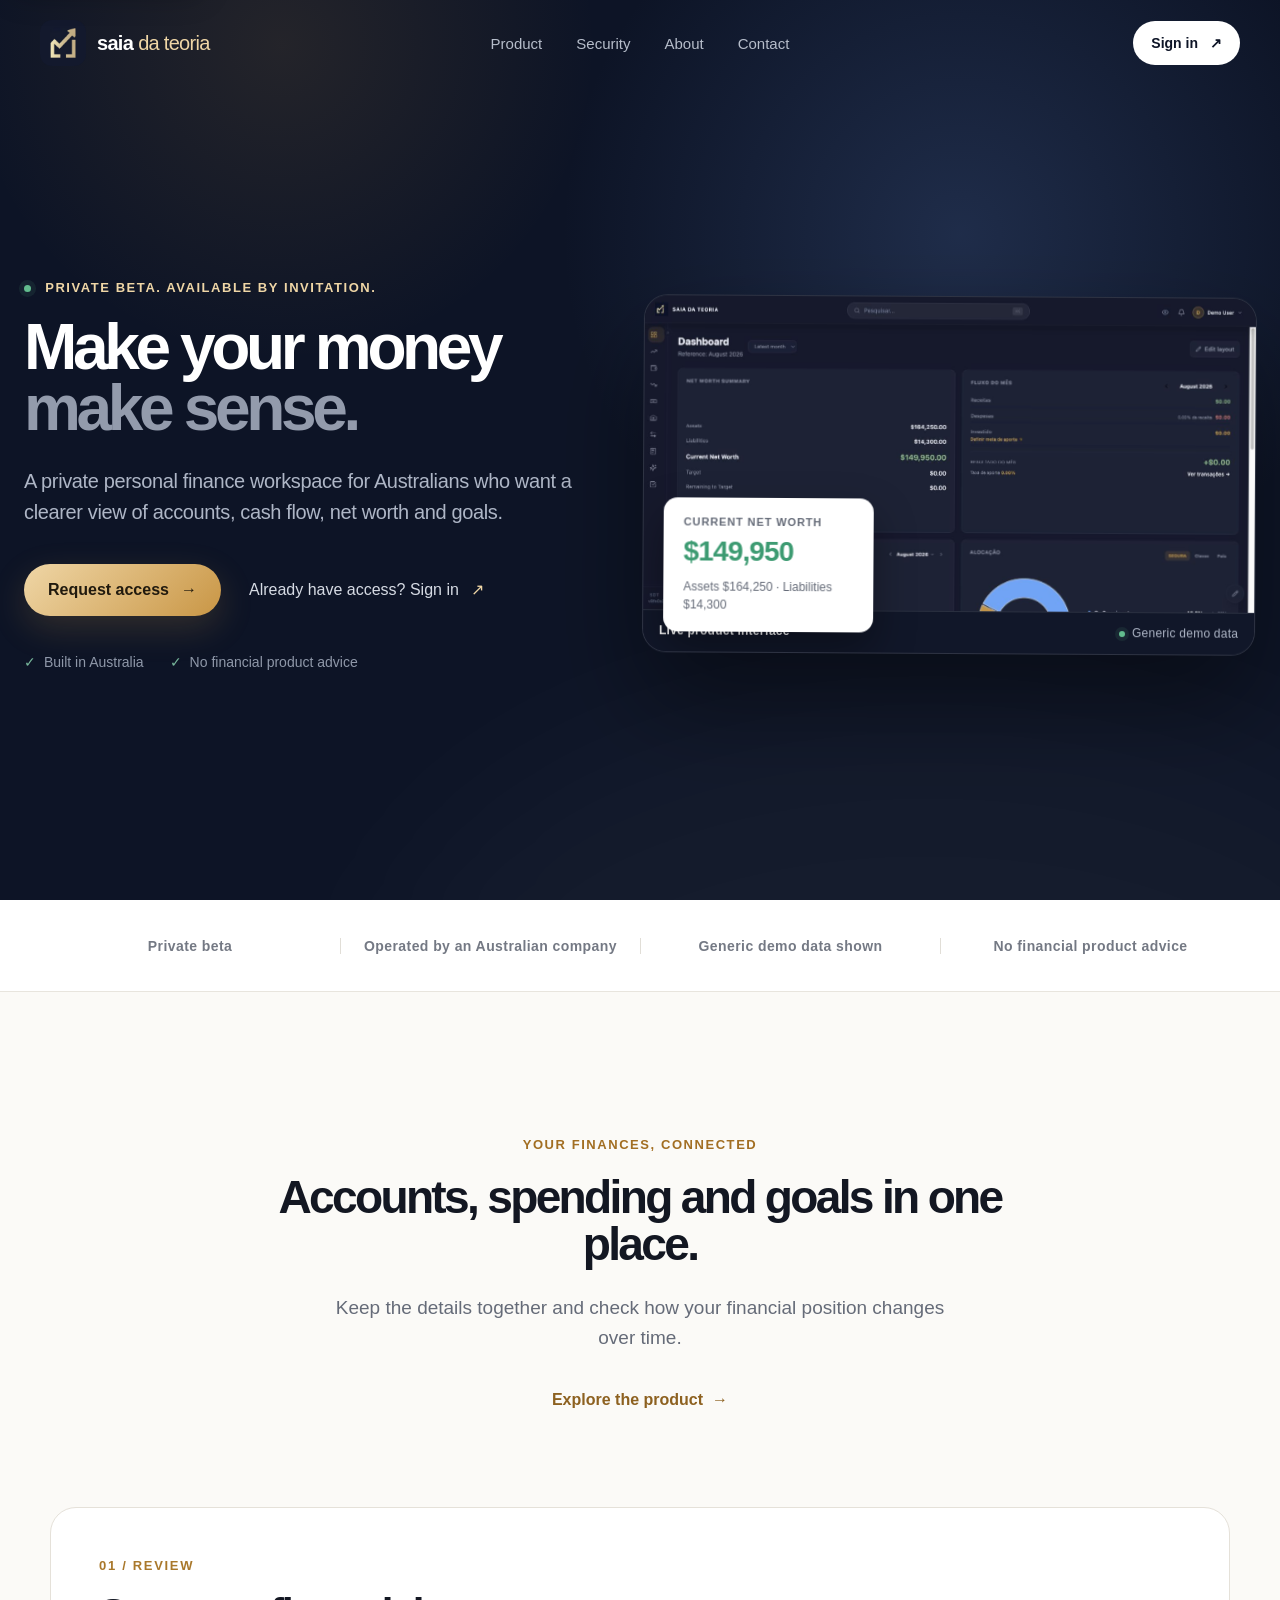
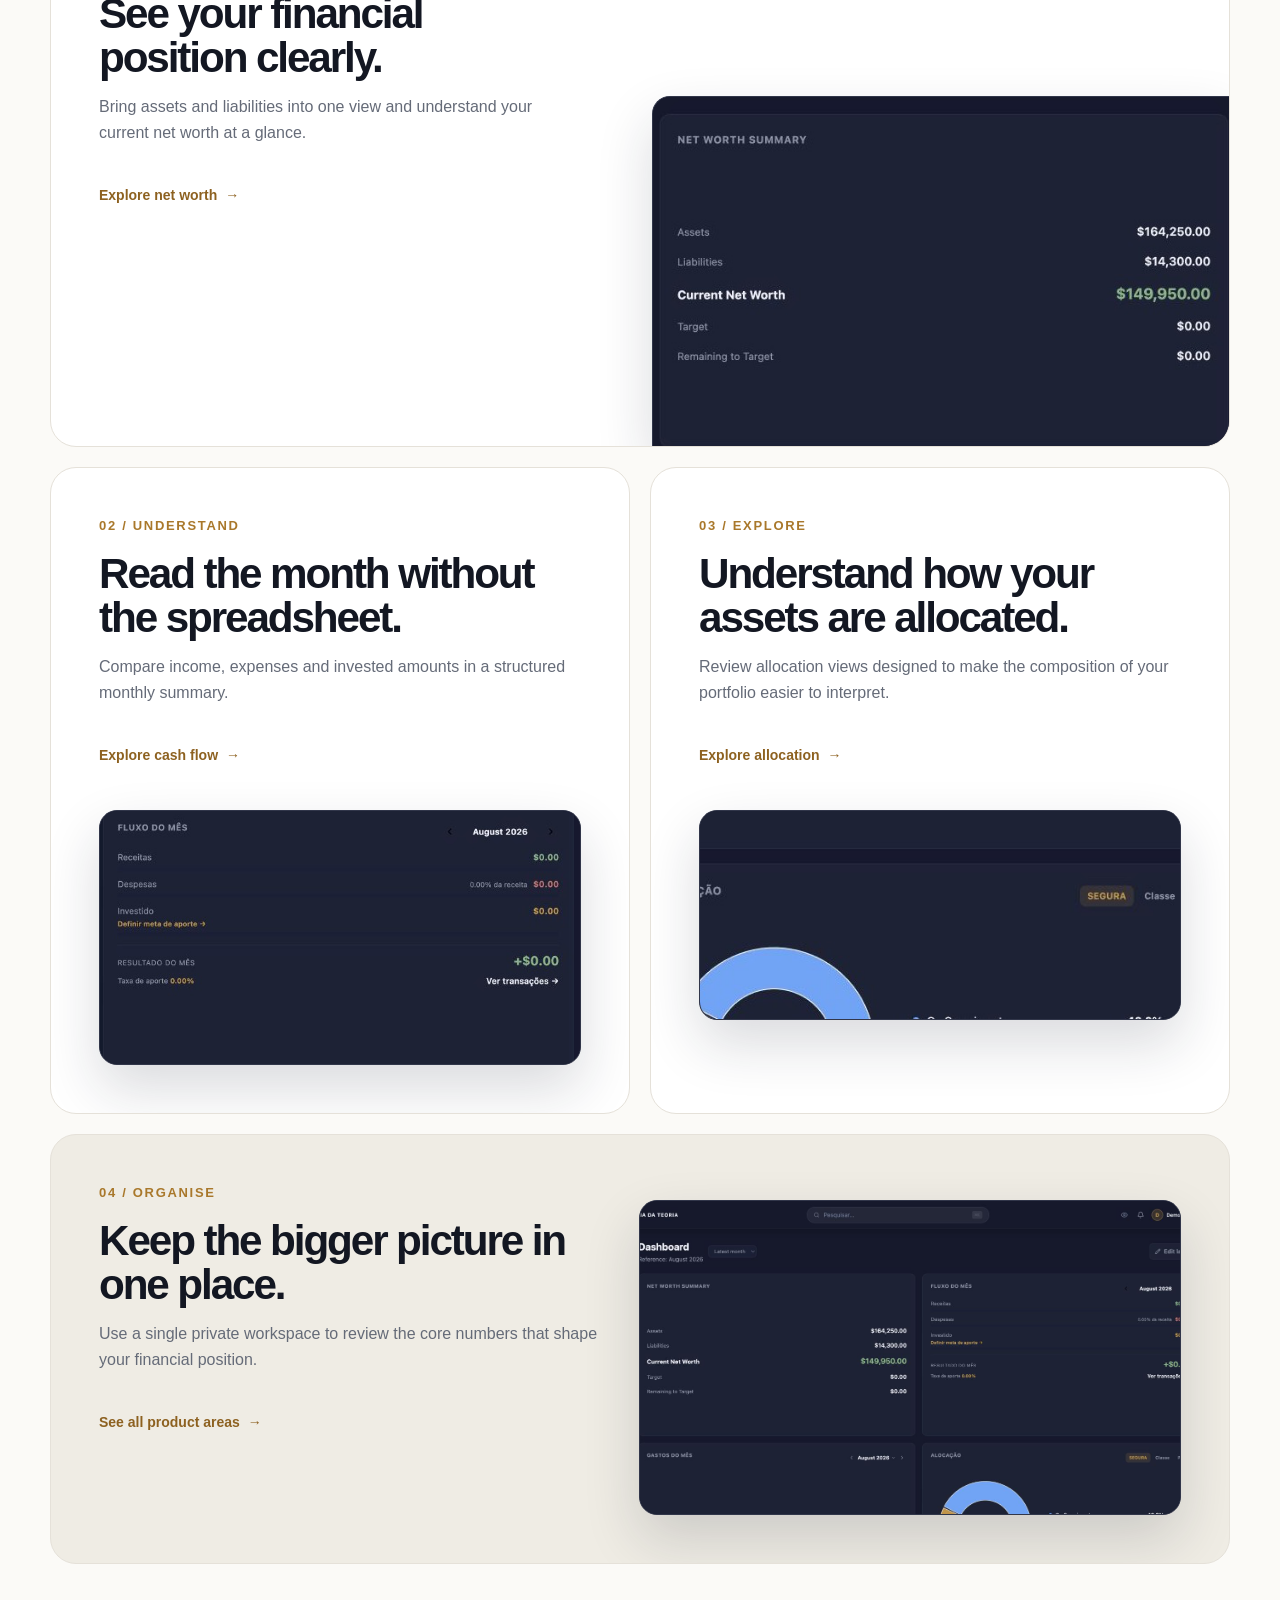
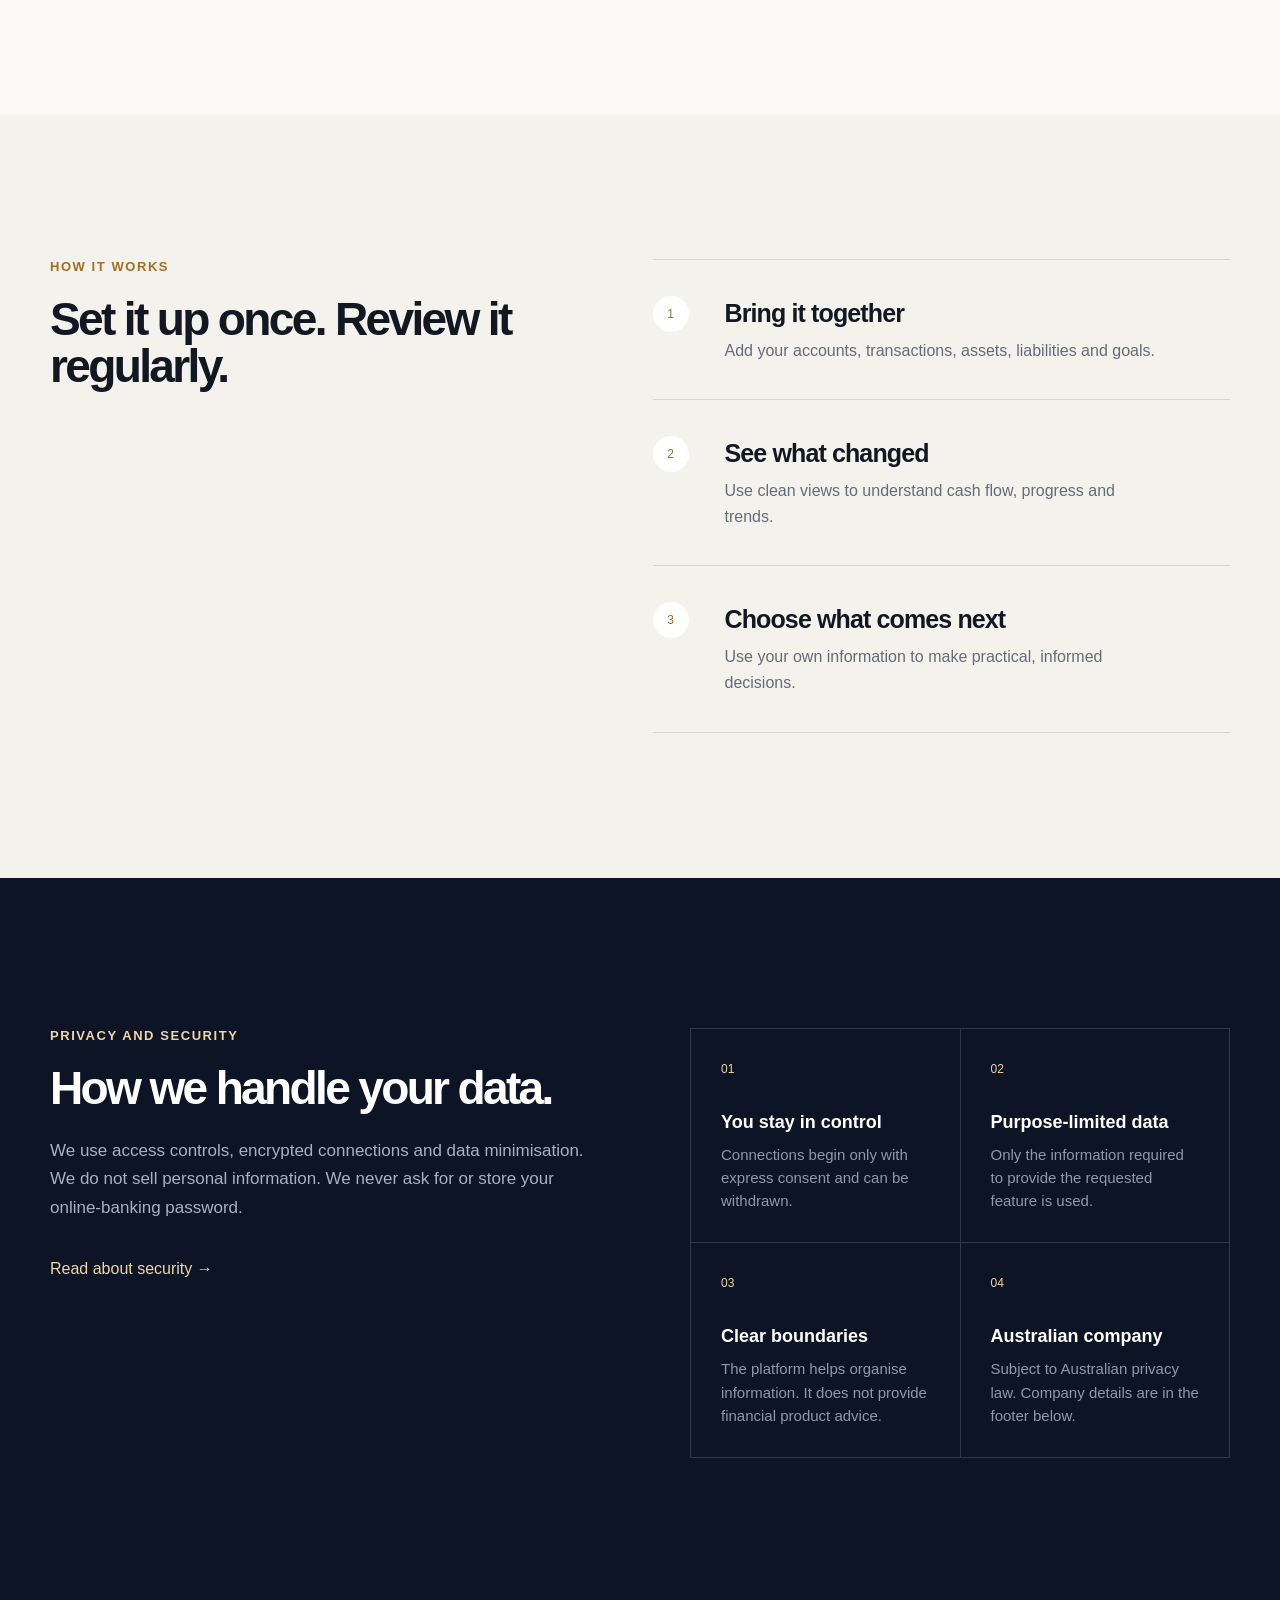
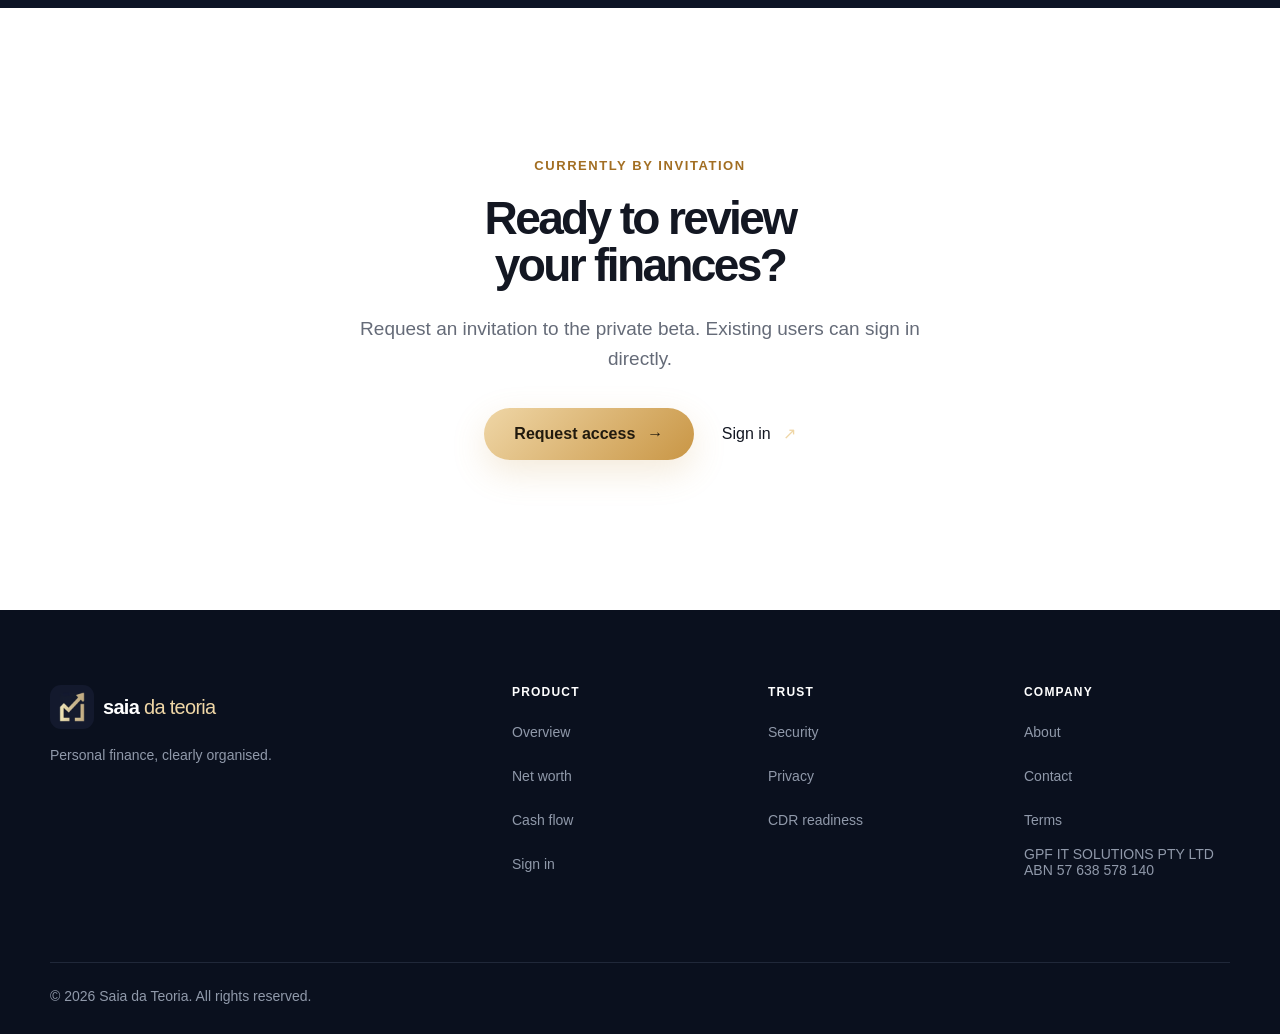
==== index.html @ 51cbdc15 "Add a readable stat card to the homepage hero The hero's dashboard screenshot is a full interface sh" ====
<!doctype html>
<html lang="en-AU">
<head>
  <meta charset="UTF-8" />
  <meta name="viewport" content="width=device-width,initial-scale=1" />
  <meta name="theme-color" content="#0d1426" />
  <meta name="description" content="A private personal finance workspace for Australians who want to organise accounts, cash flow, net worth and goals in one clear view." />
  <meta property="og:title" content="Saia da Teoria | Your financial position, clearly organised" />
  <meta property="og:description" content="Bring accounts, cash flow, net worth and goals into one private workspace." />
  <meta property="og:type" content="website" />
  <meta property="og:url" content="https://saiadateoria.com" />
  <meta property="og:image" content="https://saiadateoria.com/og.png" />
  <meta name="twitter:card" content="summary_large_image" />
  <link rel="canonical" href="https://saiadateoria.com" />
  <link rel="icon" type="image/png" sizes="512x512" href="/brand-icon.png" />
  <link rel="apple-touch-icon" href="/apple-touch-icon.png" />
  <link rel="stylesheet" href="/styles.css?v=17" />
  <script type="application/ld+json">{"@context":"https://schema.org","@graph":[{"@type":"Organization","@id":"https://saiadateoria.com/#organization","name":"GPF IT SOLUTIONS PTY LTD","legalName":"GPF IT SOLUTIONS PTY LTD","taxID":"57 638 578 140","url":"https://saiadateoria.com/","email":"contact@saiadateoria.com"},{"@type":"SoftwareApplication","@id":"https://saiadateoria.com/#application","name":"Saia da Teoria","applicationCategory":"FinanceApplication","operatingSystem":"Web","url":"https://app.saiadateoria.com/","description":"A private personal finance workspace for organising accounts, cash flow, net worth and goals.","offers":{"@type":"Offer","availability":"https://schema.org/LimitedAvailability"},"author":{"@id":"https://saiadateoria.com/#organization"}},{"@type":"WebSite","@id":"https://saiadateoria.com/#website","name":"Saia da Teoria","url":"https://saiadateoria.com/","publisher":{"@id":"https://saiadateoria.com/#organization"}}]}</script>
  <title>Saia da Teoria | Your financial position, clearly organised</title>
</head>
<body>
  <header class="site-header">
    <nav class="nav" aria-label="Main navigation">
      <a class="brand" href="/" aria-label="Saia da Teoria home"><img class="brand-symbol" src="/brand-icon.png" alt="" /><span class="brand-wordmark"><b>saia</b> <em>da teoria</em></span></a>
      <div class="nav-links">
        <a href="/features">Product</a><a href="/security">Security</a><a href="/about">About</a><a href="/contact">Contact</a>
      </div>
      <a class="button button-small button-dark" href="https://app.saiadateoria.com" target="_blank" rel="noopener">Sign in <span aria-hidden="true">↗</span></a>
    </nav>
  </header>

  <main>
    <section class="hero">
      <div class="hero-copy-wrap">
        <p class="eyebrow"><i></i> Private beta. Available by invitation.</p>
        <h1>Make your money<br /><span>make sense.</span></h1>
        <p class="hero-copy">A private personal finance workspace for Australians who want a clearer view of accounts, cash flow, net worth and goals.</p>
        <div class="hero-actions">
          <a class="button button-gold" href="/contact?subject=private-beta">Request access <span aria-hidden="true">→</span></a>
          <a class="plain-link" href="https://app.saiadateoria.com" target="_blank" rel="noopener">Already have access? Sign in <span aria-hidden="true">↗</span></a>
        </div>
        <div class="hero-notes"><span>Built in Australia</span><span>No financial product advice</span></div>
      </div>

      <figure class="app-shell">
        <img src="/product-dashboard.png" width="1470" height="755" alt="Saia da Teoria dashboard showing demo net worth, cash flow and asset allocation in Australian dollars" fetchpriority="high" />
        <figcaption><span>Live product interface</span><span>Generic demo data</span></figcaption>
        <div class="hero-stat-card">
          <span>Current net worth</span>
          <strong>$149,950</strong>
          <small>Assets $164,250 &middot; Liabilities $14,300</small>
        </div>
      </figure>
    </section>

    <section class="proof-strip" aria-label="Product principles">
      <p>Private beta</p><p>Operated by an Australian company</p><p>Generic demo data shown</p><p>No financial product advice</p>
    </section>

    <section class="intro" id="features">
      <p class="section-label">Your finances, connected</p>
      <h2>Accounts, spending and goals in one place.</h2>
      <p class="section-lead">Keep the details together and check how your financial position changes over time.</p>
      <a class="section-link" href="/features">Explore the product <span>→</span></a>
    </section>

    <section class="feature-showcase">
      <article class="feature-card feature-wide">
        <div class="feature-copy"><span>01 / Review</span><h3>See your financial position clearly.</h3><p>Bring assets and liabilities into one view and understand your current net worth at a glance.</p><a href="/net-worth">Explore net worth <span>→</span></a></div>
        <figure class="product-crop product-crop-worth"><img src="/product-net-worth.png" alt="Demo dashboard net worth summary showing assets, liabilities and current net worth in Australian dollars" /></figure>
      </article>
      <article class="feature-card feature-tall">
        <div class="feature-copy"><span>02 / Understand</span><h3>Read the month without the spreadsheet.</h3><p>Compare income, expenses and invested amounts in a structured monthly summary.</p><a href="/cash-flow">Explore cash flow <span>→</span></a></div>
        <figure class="product-crop product-crop-flow"><img src="/product-monthly-flow.png" alt="Demo dashboard monthly flow summary for August 2026" /></figure>
      </article>
      <article class="feature-card feature-half">
        <div class="feature-copy"><span>03 / Explore</span><h3>Understand how your assets are allocated.</h3><p>Review allocation views designed to make the composition of your portfolio easier to interpret.</p><a href="/net-worth">Explore allocation <span>→</span></a></div>
        <figure class="product-crop product-crop-allocation"><img src="/product-allocation.png" alt="Demo dashboard asset allocation chart" /></figure>
      </article>
      <article class="feature-card feature-half bank-card">
        <div class="feature-copy"><span>04 / Organise</span><h3>Keep the bigger picture in one place.</h3><p>Use a single private workspace to review the core numbers that shape your financial position.</p><a href="/features">See all product areas <span>→</span></a></div>
        <figure class="product-crop product-crop-overview"><img src="/product-dashboard.png" alt="Saia da Teoria demo dashboard overview" /></figure>
      </article>
    </section>

    <section class="how" id="how-it-works">
      <div class="how-heading"><p class="section-label">How it works</p><h2>Set it up once. Review it regularly.</h2></div>
      <ol><li><span>1</span><div><h3>Bring it together</h3><p>Add your accounts, transactions, assets, liabilities and goals.</p></div></li><li><span>2</span><div><h3>See what changed</h3><p>Use clean views to understand cash flow, progress and trends.</p></div></li><li><span>3</span><div><h3>Choose what comes next</h3><p>Use your own information to make practical, informed decisions.</p></div></li></ol>
    </section>

    <section class="security" id="security">
      <div class="security-copy"><p class="section-label light">Privacy and security</p><h2>How we handle your data.</h2><p>We use access controls, encrypted connections and data minimisation. We do not sell personal information. We never ask for or store your online-banking password.</p><a href="/security">Read about security <span>→</span></a></div>
      <div class="security-grid"><article><span>01</span><h3>You stay in control</h3><p>Connections begin only with express consent and can be withdrawn.</p></article><article><span>02</span><h3>Purpose-limited data</h3><p>Only the information required to provide the requested feature is used.</p></article><article><span>03</span><h3>Clear boundaries</h3><p>The platform helps organise information. It does not provide financial product advice.</p></article><article><span>04</span><h3>Australian company</h3><p>Subject to Australian privacy law. Company details are in the footer below.</p></article></div>
    </section>

    <section class="final-cta"><p class="section-label">Currently by invitation</p><h2>Ready to review<br />your finances?</h2><p>Request an invitation to the private beta. Existing users can sign in directly.</p><div class="final-actions"><a class="button button-gold" href="/contact?subject=private-beta">Request access <span>→</span></a><a class="plain-link dark-link" href="https://app.saiadateoria.com" target="_blank" rel="noopener">Sign in <span>↗</span></a></div></section>
  </main>

  <footer><div class="footer-brand"><div class="footer-lockup"><img src="/brand-icon.png" alt="" /><span><b>saia</b> <em>da teoria</em></span></div><p>Personal finance, clearly organised.</p></div><div><strong>Product</strong><a href="/features">Overview</a><a href="/net-worth">Net worth</a><a href="/cash-flow">Cash flow</a><a href="https://app.saiadateoria.com" target="_blank" rel="noopener">Sign in</a></div><div><strong>Trust</strong><a href="/security">Security</a><a href="/privacy">Privacy</a><a href="/cdr-policy">CDR readiness</a></div><div><strong>Company</strong><a href="/about">About</a><a href="/contact">Contact</a><a href="/terms">Terms</a><span>GPF IT SOLUTIONS PTY LTD<br />ABN 57 638 578 140</span></div><div class="copyright">© <span id="year"></span> Saia da Teoria. All rights reserved.</div></footer>
  <script src="/script.js?v=15"></script>
</body>
</html>
---- styles.css ----
:root{--navy:#0d1426;--navy2:#151e33;--ink:#131722;--muted:#656b78;--paper:#f4f2ed;--cream:#fbfaf7;--white:#fff;--gold:#c99645;--gold2:#efd6a6;--line:#dedbd3;--blue:#3978e8;--green:#3d9b72}*{box-sizing:border-box}html{scroll-behavior:smooth;font-size:16px}body{margin:0;background:var(--cream);color:var(--ink);font-family:-apple-system,BlinkMacSystemFont,"SF Pro Display","SF Pro Text","Helvetica Neue",Arial,sans-serif;-webkit-font-smoothing:antialiased}a{color:inherit;text-decoration:none}button{font:inherit;cursor:pointer}h1,h2,h3,h4,p{margin-top:0}:focus-visible{outline:2px solid #fff;outline-offset:3px;border-radius:6px;box-shadow:0 0 0 5px #1d64d8}.skip-link{position:fixed;z-index:10000;top:12px;left:12px;padding:12px 16px;border-radius:10px;background:#fff;color:var(--navy);font-weight:700;box-shadow:0 8px 30px rgba(0,0,0,.25);transform:translateY(-160%);transition:transform .15s ease}.skip-link:focus{transform:none}.site-header{position:fixed;z-index:50;top:0;width:100%;color:#fff;transition:background-color .2s ease,backdrop-filter .2s ease}.site-header.is-scrolled{background:rgba(13,20,38,.85);backdrop-filter:blur(10px)}.legal-header.is-scrolled{background:rgba(251,250,247,.88);backdrop-filter:blur(10px)}.nav{width:min(1200px,calc(100% - 48px));height:86px;margin:auto;display:grid;grid-template-columns:1fr auto 1fr;align-items:center}.brand{justify-self:start;display:flex;height:48px}.brand img{width:auto;height:48px;border-radius:10px}.nav-links{display:flex;gap:34px;color:#b6bdca;font-size:15px}.nav-links a{min-height:44px;display:inline-flex;align-items:center}.nav-links a:hover{color:#fff}.nav>.button{justify-self:end}.button{min-height:52px;padding:0 24px;border-radius:999px;display:inline-flex;align-items:center;justify-content:center;gap:12px;font-size:16px;font-weight:650;transition:.25s ease}.button:hover{transform:translateY(-2px)}.button-small{min-height:44px;padding:0 18px;font-size:14px}.button-dark{background:#fff;color:var(--navy)}.button-gold{background:linear-gradient(135deg,var(--gold2),var(--gold));color:#211a0e;box-shadow:0 12px 35px rgba(201,150,69,.2)}
.page-transition{position:fixed;z-index:9999;inset:0;background:rgba(8,13,25,.96);display:grid;place-items:center;opacity:0;visibility:hidden;pointer-events:none;transition:opacity .16s ease,visibility 0s linear .16s}.page-transition.is-visible{opacity:1;visibility:visible;pointer-events:auto;transition:opacity .16s ease}.transition-brand{display:flex;flex-direction:column;align-items:center;color:#fff}.transition-brand img{width:138px;height:auto;border-radius:12px}.transition-spinner{width:30px;height:30px;margin:34px 0 18px;border:2px solid rgba(239,214,166,.2);border-top-color:var(--gold2);border-radius:50%;animation:spin .75s linear infinite}.transition-brand p{margin:0;color:#aeb6c6;font-size:14px;letter-spacing:.01em}@keyframes spin{to{transform:rotate(360deg)}}
.menu-button,.mobile-menu{display:none}
.hero{min-height:900px;padding:180px max(24px,calc((100vw - 1200px)/2)) 100px;position:relative;overflow:hidden;background:radial-gradient(circle at 75% 26%,rgba(67,94,146,.33),transparent 34%),radial-gradient(circle at 22% 5%,rgba(201,150,69,.12),transparent 24%),var(--navy);color:#fff}.hero:after{content:"";position:absolute;inset:auto -15% -400px 30%;height:600px;background:rgba(255,255,255,.035);filter:blur(100px);border-radius:50%}.hero-copy-wrap{width:54%;position:relative;z-index:2}.eyebrow,.section-label{margin-bottom:22px;color:#a26e22;font-size:13px;font-weight:700;letter-spacing:.12em;text-transform:uppercase}.eyebrow{color:var(--gold2)}.eyebrow i{display:inline-block;width:7px;height:7px;margin-right:9px;border-radius:50%;background:#62bd8e;box-shadow:0 0 0 5px rgba(98,189,142,.1)}h1{max-width:780px;margin-bottom:28px;font-size:clamp(64px,7.3vw,104px);line-height:.91;letter-spacing:-.068em}h1 span{color:#939bac}.hero-copy{max-width:610px;margin-bottom:36px;color:#aeb6c6;font-size:20px;line-height:1.55;letter-spacing:-.018em}.hero-actions{display:flex;align-items:center;gap:28px}.plain-link{color:#d6dbe4;font-size:16px}.plain-link span{margin-left:8px;color:var(--gold2)}.hero-notes{margin-top:38px;display:flex;gap:26px;color:#8f98a9;font-size:14px}.hero-notes span:before{content:"✓";margin-right:8px;color:#78b89c}
.app-shell{width:810px;position:absolute;z-index:2;left:51%;top:250px;border:1px solid rgba(255,255,255,.12);border-radius:24px;background:#f6f7f9;color:#1c2230;box-shadow:0 50px 100px rgba(0,0,0,.42);overflow:hidden;transform:rotate(.6deg)}.app-top{height:62px;padding:0 18px;display:flex;align-items:center;gap:20px;background:#111a2e}.app-top img{width:72px;height:auto;border-radius:6px}.app-search{width:210px;height:28px;margin-left:auto;border-radius:7px;background:rgba(255,255,255,.07);color:#7f899d;font-size:10px;display:grid;place-items:center}.avatar{width:28px;height:28px;border-radius:50%;background:#d5b77c;color:#222;font-size:9px;display:grid;place-items:center}.app-body{min-height:500px;display:grid;grid-template-columns:145px 1fr}.app-body aside{padding:26px 14px;background:#fff;border-right:1px solid #e6e8ed;display:flex;flex-direction:column;gap:8px}.app-body aside span,.app-body aside b{padding:9px 12px;border-radius:7px;font-size:10px}.app-body aside b{background:#eef1f7;color:#1d2a44}.app-body aside span{color:#7b8290}.app-content{padding:30px}.welcome{display:flex;justify-content:space-between;align-items:start}.welcome small{font-size:8px;letter-spacing:.15em;color:#9b7637}.welcome h2{margin:7px 0 4px;font-size:23px;letter-spacing:-.04em}.welcome p{color:#8a909b;font-size:10px}.welcome button{padding:8px 11px;border:1px solid #dfe2e8;border-radius:7px;background:#fff;font-size:9px;color:#666}.stat-grid{margin-top:18px;display:grid;grid-template-columns:repeat(3,1fr);gap:10px}.stat-grid article{padding:15px;border:1px solid #e1e4e9;border-radius:10px;background:#fff}.stat-grid span{display:block;color:#838a96;font-size:9px}.stat-grid strong{display:block;margin:7px 0;font-size:18px}.stat-grid em{color:#459272;font-size:8px;font-style:normal}.app-panels{margin-top:12px;display:grid;grid-template-columns:1.5fr 1fr;gap:10px}.app-panels article{height:205px;padding:16px;border:1px solid #e1e4e9;border-radius:10px;background:#fff}.panel-title{display:flex;justify-content:space-between;font-size:10px}.panel-title span{color:#9499a2;font-size:8px}.chart-bars{height:138px;margin-top:18px;display:flex;align-items:end;gap:8px;border-bottom:1px solid #e8e9ed;background:repeating-linear-gradient(to bottom,#fff,#fff 33px,#f0f1f3 34px)}.chart-bars i{flex:1;border-radius:3px 3px 0 0;background:linear-gradient(#d3ad6c,#a8792f)}.chart-bars i:nth-child(1){height:25%}.chart-bars i:nth-child(2){height:36%}.chart-bars i:nth-child(3){height:31%}.chart-bars i:nth-child(4){height:48%}.chart-bars i:nth-child(5){height:45%}.chart-bars i:nth-child(6){height:58%}.chart-bars i:nth-child(7){height:54%}.chart-bars i:nth-child(8){height:70%}.chart-bars i:nth-child(9){height:68%}.chart-bars i:nth-child(10){height:77%}.chart-bars i:nth-child(11){height:82%}.chart-bars i:nth-child(12){height:94%}.donut{width:92px;height:92px;margin:18px auto 12px;border-radius:50%;background:conic-gradient(var(--gold) 0 72%,#e9ebef 72%);display:grid;place-items:center;position:relative}.donut:after{content:"";position:absolute;width:64px;height:64px;border-radius:50%;background:#fff}.donut b{z-index:1;font-size:14px}.spend p{margin:6px 0;display:flex;align-items:center;color:#777e8a;font-size:8px}.spend p i{width:5px;height:5px;margin-right:5px;border-radius:50%;background:var(--gold)}.spend p:nth-child(4) i{background:#d7dbe3}.spend p strong{margin-left:auto;color:#333}
.proof-strip{min-height:92px;padding:20px max(24px,calc((100vw - 1200px)/2));display:grid;grid-template-columns:repeat(4,1fr);align-items:center;background:#fff;border-bottom:1px solid #e8e5de}.proof-strip p{margin:0;text-align:center;color:#747984;font-size:12px;font-weight:600;letter-spacing:.03em}.proof-strip p+p{border-left:1px solid #e1ded7}.intro{max-width:850px;margin:auto;padding:145px 24px 85px;text-align:center}.intro h2,.how h2,.security h2,.final-cta h2{margin-bottom:25px;font-size:clamp(44px,5.5vw,70px);line-height:1.02;letter-spacing:-.058em}.section-lead{max-width:650px;margin:auto;color:var(--muted);font-size:19px;line-height:1.6}.feature-showcase{width:min(1180px,calc(100% - 40px));margin:0 auto 150px;display:grid;grid-template-columns:repeat(2,1fr);gap:20px}.feature-card{min-height:500px;padding:48px;border:1px solid #e5e1d9;border-radius:26px;background:#fff;overflow:hidden;position:relative}.feature-wide{grid-column:1/-1;min-height:540px}.feature-half{min-height:450px}.feature-copy{max-width:480px;position:relative;z-index:1}.feature-copy>span{color:#a9782b;font-size:11px;font-weight:700;letter-spacing:.13em;text-transform:uppercase}.feature-copy h3{margin:18px 0 14px;font-size:clamp(31px,3.3vw,47px);line-height:1.05;letter-spacing:-.05em}.feature-copy p{color:var(--muted);font-size:16px;line-height:1.6}.transactions-demo{width:48%;position:absolute;right:48px;bottom:0;padding:20px 22px 5px;border:1px solid #e0e3e9;border-bottom:0;border-radius:16px 16px 0 0;box-shadow:0 20px 60px rgba(24,32,48,.12)}.demo-head{display:flex;justify-content:space-between;padding:0 0 14px;font-size:11px}.demo-head span{color:var(--blue)}.transactions-demo>div:not(.demo-head){display:flex;align-items:center;padding:13px 0;border-top:1px solid #eceef1}.merchant{width:30px;height:30px;margin-right:12px;border-radius:9px;display:grid;place-items:center;color:#fff;font-size:10px;font-style:normal}.coffee{background:#8b6648}.home{background:#3e6591}.income{background:#4e8c6f}.transactions-demo p{margin:0;display:flex;flex-direction:column;font-size:10px}.transactions-demo small{margin-top:3px;color:#8b919c}.transactions-demo>div>strong{margin-left:auto;font-size:10px}.positive{color:var(--green)}.goal-demo{max-width:360px;margin:35px auto 0;padding:25px;border-radius:18px;background:#f5f2eb;text-align:center}.goal-ring{width:160px;height:160px;margin:auto;border-radius:50%;background:conic-gradient(var(--gold) 0 68%,#e1ddd4 68%);display:grid;place-items:center;position:relative}.goal-ring:after{content:"";position:absolute;width:125px;height:125px;border-radius:50%;background:#f5f2eb}.goal-ring span{z-index:1;display:flex;flex-direction:column}.goal-ring b{font-size:27px}.goal-ring small{color:#777;font-size:10px}.goal-demo h4{margin:20px 0 10px}.goal-demo p{display:flex;justify-content:space-between;color:#777;font-size:10px}.goal-line{height:6px;border-radius:6px;background:#ddd8ce}.goal-line i{display:block;width:68%;height:100%;border-radius:6px;background:var(--gold)}.goal-demo>small{display:block;margin-top:10px;color:#999;font-size:9px}.worth-demo{margin-top:45px;padding:25px;border-radius:18px;background:var(--navy);color:#fff}.worth-demo>span{color:#919bad;font-size:10px}.worth-demo>strong{display:block;margin:8px 0;font-size:34px}.mini-line{height:85px;background:linear-gradient(180deg,transparent 55%,rgba(201,150,69,.16)),linear-gradient(166deg,transparent 48%,var(--gold) 49%,var(--gold) 51%,transparent 52%)}.worth-demo p{margin:10px 0 0;display:flex;justify-content:space-between;color:#9ca5b5;font-size:9px}.worth-demo em{font-style:normal}.bank-card{background:#efece4}.bank-demo{margin-top:45px;padding:25px;border-radius:18px;background:#fff}.bank-demo>span{color:#888;font-size:10px}.bank-demo>div{margin:22px 0;display:flex;align-items:center;justify-content:center;gap:15px}.bank-demo b{padding:14px;border:1px solid #ddd;border-radius:10px;font-size:10px}.bank-demo i{width:100px;height:2px;background:linear-gradient(90deg,var(--gold) 50%,transparent 50%);background-size:10px}.bank-demo small{display:block;color:#7d838d;font-size:10px;text-align:center}
.how{padding:145px max(24px,calc((100vw - 1180px)/2));display:grid;grid-template-columns:.9fr 1.1fr;gap:130px;background:var(--paper)}.how-heading{position:sticky;top:100px;align-self:start}.how h2{font-size:clamp(42px,4.6vw,62px)}.how ol{margin:0;padding:0;list-style:none}.how li{padding:36px 0;display:grid;grid-template-columns:52px 1fr;gap:20px;border-top:1px solid #d8d5ce}.how li:last-child{border-bottom:1px solid #d8d5ce}.how li>span{width:36px;height:36px;border-radius:50%;display:grid;place-items:center;background:#fff;color:#9b6e28;font-size:12px}.how li h3{margin:3px 0 10px;font-size:25px;letter-spacing:-.035em}.how li p{max-width:440px;margin:0;color:var(--muted);line-height:1.6}.security{padding:150px max(24px,calc((100vw - 1180px)/2));display:grid;grid-template-columns:1fr 1fr;gap:100px;background:var(--navy);color:#fff}.section-label.light{color:var(--gold2)}.security-copy>p:not(.section-label){color:#a8b1c0;font-size:17px;line-height:1.7}.security-copy>a{display:inline-block;margin-top:20px;color:var(--gold2)}.security-grid{display:grid;grid-template-columns:1fr 1fr;border-top:1px solid #30394c;border-left:1px solid #30394c}.security-grid article{min-height:205px;padding:30px;border-right:1px solid #30394c;border-bottom:1px solid #30394c}.security-grid span{color:var(--gold2);font-size:10px}.security-grid h3{margin:35px 0 10px;font-size:18px}.security-grid p{margin:0;color:#8f99aa;font-size:13px;line-height:1.55}.final-cta{padding:150px 24px;text-align:center;background:#fff}.final-cta>p:not(.section-label){max-width:620px;margin:0 auto 35px;color:var(--muted);font-size:19px;line-height:1.55}.final-cta .button{min-width:210px}.final-actions{display:flex;align-items:center;justify-content:center;gap:28px}.dark-link{color:var(--ink)}
footer{padding:75px max(24px,calc((100vw - 1180px)/2)) 30px;display:grid;grid-template-columns:2fr repeat(3,1fr);gap:50px;background:#0a101e;color:#9099aa;font-size:12px}.footer-brand img{width:120px;border-radius:10px}.footer-brand p{margin-top:18px}footer>div:not(.footer-brand):not(.copyright){display:flex;flex-direction:column;gap:8px}footer a{min-height:36px;display:flex;align-items:center}footer strong{margin-bottom:7px;color:#fff;font-size:11px;text-transform:uppercase;letter-spacing:.1em}footer a:hover{color:#fff}.copyright{grid-column:1/-1;margin-top:30px;padding-top:25px;border-top:1px solid #202839}
.legal-shell{width:min(820px,calc(100% - 40px));margin:0 auto;padding:90px 0 120px}.legal-shell .back{display:inline-block;margin-bottom:48px;color:#1b67bf}.legal-shell h1{font-size:clamp(42px,7vw,66px);margin-bottom:14px}.legal-shell .updated{color:var(--muted);margin-bottom:52px}.legal-shell section{margin-bottom:36px}.legal-shell h2{font-size:22px}.legal-shell p,.legal-shell li{color:#4f5055;font-size:16px;line-height:1.7}.legal-shell a{color:#1268ca;text-decoration:underline}.legal-note{padding:18px 20px;border-radius:14px;background:#fff7e8;border:1px solid #efd5a5}
.legal-nav{border-bottom:1px solid #e5e1d9}.legal-links{color:var(--muted)}.legal-links a:hover,.legal-links a[aria-current="page"]{color:var(--ink)}.legal-links a[aria-current="page"]{font-weight:700}.nav-links:not(.legal-links) a[aria-current="page"]{color:#fff;font-weight:700}.legal-shell{padding-top:100px}.legal-shell section{padding-bottom:34px;border-bottom:1px solid #e5e1d9}.legal-shell section:last-child{border-bottom:0}
.security-hero{min-height:680px;padding:190px max(24px,calc((100vw - 1180px)/2)) 110px;display:grid;grid-template-columns:1.35fr .65fr;align-items:end;gap:100px;background:radial-gradient(circle at 82% 25%,rgba(62,87,137,.35),transparent 30%),var(--navy);color:#fff}.security-hero>div{max-width:760px}.breadcrumb{display:inline-block;margin-bottom:65px;color:#939dae;font-size:13px}.security-hero h1{margin-bottom:28px;font-size:clamp(58px,7vw,94px);line-height:.94}.security-hero>div>p:last-child{max-width:670px;margin:0;color:#aeb6c6;font-size:19px;line-height:1.6}.security-hero aside{padding:30px;border:1px solid #344057;border-radius:18px;background:rgba(22,31,52,.7);display:flex;flex-direction:column;gap:12px}.security-hero aside span{margin-bottom:15px;color:var(--gold2);font-size:10px;letter-spacing:.14em;text-transform:uppercase}.security-hero aside strong{font-size:17px}.security-principles{padding:0 max(24px,calc((100vw - 1180px)/2));display:grid;grid-template-columns:repeat(3,1fr);background:#fff}.security-principles article{min-height:260px;padding:55px 42px;border-right:1px solid #e5e2dc}.security-principles article:first-child{border-left:1px solid #e5e2dc}.security-principles span,.details-list>article>span{color:#a8792f;font-size:10px;font-weight:700}.security-principles h2{margin:50px 0 12px;font-size:23px;letter-spacing:-.035em}.security-principles p{margin:0;color:var(--muted);font-size:14px;line-height:1.6}.security-details{padding:145px max(24px,calc((100vw - 1180px)/2));display:grid;grid-template-columns:.85fr 1.15fr;gap:110px;background:var(--paper)}.details-heading{align-self:start;position:sticky;top:100px}.details-heading h2{font-size:clamp(41px,4.5vw,60px);line-height:1.04;letter-spacing:-.055em}.details-heading>p:last-child{color:var(--muted);line-height:1.7}.details-list article{padding:35px 0;display:grid;grid-template-columns:50px 1fr;border-top:1px solid #d8d5ce}.details-list article:last-child{border-bottom:1px solid #d8d5ce}.details-list h3{margin:0 0 12px;font-size:23px;letter-spacing:-.035em}.details-list p{margin:0;color:var(--muted);font-size:15px;line-height:1.7}.reporting-card{padding:120px max(24px,calc((100vw - 1180px)/2));display:grid;grid-template-columns:1fr 1fr;gap:100px;background:var(--navy2);color:#fff}.reporting-card h2{font-size:clamp(40px,4.5vw,58px);line-height:1.05;letter-spacing:-.05em}.reporting-card>div:last-child>p{margin-bottom:28px;color:#aeb6c6;font-size:16px;line-height:1.7}.reporting-card p a{color:var(--gold2);text-decoration:underline}.security-note{padding:55px max(24px,calc((100vw - 900px)/2));display:grid;grid-template-columns:220px 1fr;gap:60px;background:#fff}.security-note p{margin:0;color:var(--muted);line-height:1.65}
.app-search,.app-body aside span,.app-body aside b,.avatar,.welcome small,.welcome p,.welcome button,.stat-grid span,.stat-grid em,.panel-title,.panel-title span,.spend p{font-size:12px}.welcome small{letter-spacing:.1em}.proof-strip p{font-size:14px}.feature-copy>span,.demo-head{font-size:13px}.merchant,.transactions-demo p,.transactions-demo>div>strong,.transactions-demo small{font-size:12px}.goal-ring small,.goal-demo p,.goal-demo>small,.worth-demo>span,.worth-demo p,.bank-demo>span,.bank-demo b,.bank-demo small{font-size:12px}.security-grid span,.security-hero aside span,.security-principles span,.details-list>article>span{font-size:12px}.security-grid p{font-size:15px}.security-principles p{font-size:16px}.details-list p{font-size:16px}.breadcrumb{font-size:14px}footer{font-size:14px}footer strong{font-size:12px}.transition-brand p{font-size:16px}
.brand{gap:11px;align-items:center}.brand .brand-symbol{width:46px;height:46px;object-fit:cover;border-radius:12px}.brand-wordmark,.footer-lockup span,.app-brand span,.transition-lockup span{white-space:nowrap;font-size:20px;line-height:1;letter-spacing:-.035em}.brand-wordmark{height:auto;display:inline-flex;align-items:baseline;gap:5px}.brand-wordmark b,.footer-lockup b,.app-brand b,.transition-lockup b{color:#fff;font-weight:700}.brand-wordmark em,.footer-lockup em,.app-brand em,.transition-lockup em{color:var(--gold2);font-style:normal;font-weight:500}.brand-light .brand-wordmark b{color:var(--ink)}.brand-light~.button-dark{background:var(--navy);color:#fff}.app-brand,.footer-lockup,.transition-lockup{display:flex;align-items:center;gap:9px}.app-top .app-brand img{width:30px;height:30px;object-fit:cover;border-radius:8px}.app-brand span{font-size:13px}.footer-brand .footer-lockup img{width:44px;height:44px;object-fit:cover;border-radius:11px}.transition-brand .transition-lockup img{width:58px;height:58px;object-fit:cover;border-radius:15px}.transition-lockup span{font-size:24px}
.hero{display:grid;grid-template-columns:minmax(0,.95fr) minmax(0,1.05fr);gap:64px;align-items:center;padding-left:max(24px,calc((100vw - 1280px)/2));padding-right:max(24px,calc((100vw - 1280px)/2))}.hero-copy-wrap{width:auto}.hero h1{font-size:clamp(58px,5.5vw,80px);line-height:.94}.app-shell{width:100%;max-width:720px;position:relative;left:auto;top:auto;justify-self:end}
.app-shell{margin:0;background:#111729;transform:rotate(.35deg)}.app-shell>img{display:block;width:100%;height:auto}.app-shell figcaption{min-height:42px;padding:0 16px;display:flex;align-items:center;justify-content:space-between;border-top:1px solid rgba(255,255,255,.1);background:#111729;color:#aeb6c6;font-size:12px;letter-spacing:.02em}.app-shell figcaption span:first-child{color:#fff;font-weight:650}.app-shell figcaption span:last-child:before{content:"";display:inline-block;width:6px;height:6px;margin-right:7px;border-radius:50%;background:#62bd8e;box-shadow:0 0 0 4px rgba(98,189,142,.1)}
.feature-card.bank-card{grid-column:1/-1;min-height:430px}.bank-card .feature-copy{max-width:500px}.bank-card .bank-demo{width:46%;position:absolute;right:48px;bottom:48px;margin:0}
@media(max-width:1050px){.hero{min-height:auto;grid-template-columns:1fr;gap:70px;padding-top:150px;padding-bottom:80px}.hero-copy-wrap{width:100%;max-width:760px;margin:auto;text-align:center}.hero-copy{margin-left:auto;margin-right:auto}.hero-actions,.hero-notes{justify-content:center}.app-shell{width:min(820px,94vw);max-width:none;margin:0 auto;justify-self:center;transform:none}}
@media(max-width:900px){.nav{grid-template-columns:1fr auto}.nav-links{display:none}.hero{min-height:auto;padding-bottom:80px}.hero-copy-wrap{width:100%;text-align:center}.hero-copy{margin-left:auto;margin-right:auto}.hero-actions,.hero-notes{justify-content:center}.app-shell{width:min(760px,92vw);position:relative;left:auto;top:auto;margin:80px auto 0;transform:none}.proof-strip{grid-template-columns:repeat(2,1fr);gap:20px}.proof-strip p:nth-child(3){border-left:0}.transactions-demo{width:52%}.how,.security{grid-template-columns:1fr;gap:65px}.how-heading{position:static}.security-grid{max-width:700px}}
@media(max-width:900px){.security-hero{grid-template-columns:1fr;gap:55px}.security-hero aside{max-width:520px}.security-details,.reporting-card{grid-template-columns:1fr;gap:60px}.details-heading{position:static}}
@media(max-width:640px){.nav{width:calc(100% - 30px)}.brand,.brand img{height:40px}.nav .button span{display:none}.hero{gap:34px;padding:135px 18px 60px}h1{font-size:clamp(54px,17vw,76px)}.hero-copy{font-size:18px}.hero-actions{flex-direction:column;gap:20px}.hero-notes{gap:10px;flex-direction:column}.app-shell{margin-top:16px;border-radius:15px}.app-shell>img{height:310px;object-fit:cover;object-position:22% top}.app-shell figcaption{padding:0 12px;font-size:11px}.proof-strip{grid-template-columns:1fr 1fr}.proof-strip p{font-size:12px}.intro{padding:100px 20px 60px}.feature-showcase{width:calc(100% - 24px);grid-template-columns:1fr;margin-bottom:90px}.feature-card,.feature-wide,.feature-half{grid-column:auto;min-height:480px;padding:30px}.transactions-demo{width:calc(100% - 60px);right:30px}.feature-tall{min-height:640px}.how,.security{padding:100px 22px}.security-grid{grid-template-columns:1fr}.security-grid article{min-height:auto}.final-cta{padding:100px 20px}.final-cta h2 br{display:none}.final-actions{flex-direction:column;gap:20px}footer{grid-template-columns:1fr 1fr}.footer-brand,.copyright{grid-column:1/-1}}
@media(max-width:640px){.brand .brand-symbol{width:40px;height:40px}.brand-wordmark{font-size:18px}}
@media(max-width:640px){.feature-card.bank-card{min-height:590px}.bank-card .bank-demo{width:auto;position:relative;right:auto;bottom:auto;margin-top:35px}}
@media(max-width:900px){body.mobile-menu-open{overflow:hidden}.nav{grid-template-columns:1fr auto;height:72px}.nav>.button{display:none}.menu-button{width:44px;height:44px;padding:0;border:1px solid rgba(255,255,255,.18);border-radius:50%;background:rgba(255,255,255,.08);display:grid;place-content:center;gap:6px;color:inherit}.brand-light~.menu-button{border-color:#d8d5ce;background:#fff}.menu-button span{width:18px;height:1.5px;background:currentColor;transition:transform .2s}.menu-open .menu-button span:first-child{transform:translateY(3.75px) rotate(45deg)}.menu-open .menu-button span:last-child{transform:translateY(-3.75px) rotate(-45deg)}.mobile-menu{position:absolute;z-index:20;top:64px;left:0;width:100%;padding:14px;border:1px solid #30394c;border-radius:18px;background:#111a2e;box-shadow:0 24px 60px rgba(0,0,0,.35);display:flex;flex-direction:column;opacity:0;visibility:hidden;transform:translateY(-8px);transition:.2s ease}.menu-open .mobile-menu{opacity:1;visibility:visible;transform:none}.mobile-menu a{min-height:48px;padding:0 14px;border-bottom:1px solid #293247;display:flex;align-items:center;color:#e9edf4;font-size:16px}.mobile-menu a:last-child{border-bottom:0}.mobile-app-link{margin-top:8px;border-radius:12px;background:var(--gold);color:#1c160d!important;font-weight:700;justify-content:space-between}}
@media(max-width:640px){.security-hero{min-height:auto;padding:145px 22px 80px}.security-hero h1{font-size:clamp(52px,15vw,72px)}.breadcrumb{margin-bottom:48px}.security-principles{grid-template-columns:1fr;padding:0 22px}.security-principles article,.security-principles article:first-child{min-height:auto;padding:40px 12px;border-left:0;border-right:0;border-bottom:1px solid #e5e2dc}.security-principles h2{margin-top:26px}.security-details,.reporting-card{padding:100px 22px}.security-note{padding:50px 22px;grid-template-columns:1fr;gap:15px}}
@media(prefers-reduced-motion:no-preference){.hero-copy-wrap>*{animation:rise .65s ease-out both}.hero-copy-wrap>*:nth-child(2){animation-delay:.06s}.hero-copy-wrap>*:nth-child(3){animation-delay:.12s}.app-shell{animation:floatIn .8s .15s ease-out both}@keyframes rise{from{opacity:0;transform:translateY(14px)}}@keyframes floatIn{from{opacity:0;transform:translateY(24px) rotate(.6deg)}}}
@media(prefers-reduced-motion:reduce){html{scroll-behavior:auto}body,.page-transition{transition:none}.transition-spinner{animation:none;border-color:var(--gold2)}}

/* Authentic product views */
.product-crop{margin:34px 0 0;overflow:hidden;border:1px solid #31364a;border-radius:18px;background:#15192b;box-shadow:0 24px 55px rgba(24,32,48,.16)}
.product-crop img{display:block;width:100%;height:100%;object-fit:cover}
.feature-wide .product-crop{width:49%;height:350px;position:absolute;right:0;bottom:0;margin:0;border-right:0;border-bottom:0;border-radius:18px 0 0}
.product-crop-worth img{object-position:center}
.feature-tall .product-crop{height:255px}
.product-crop-flow img{object-position:center}
.feature-half .product-crop{height:210px}
.product-crop-allocation img{object-position:center top}
.bank-card .product-crop{width:46%;height:315px;position:absolute;right:48px;bottom:48px;margin:0}
.product-crop-overview img{object-position:center top}
@media(max-width:900px){.feature-wide .product-crop{width:52%}}
@media(max-width:640px){.feature-card,.feature-wide,.feature-half{min-height:535px}.feature-wide .product-crop,.feature-tall .product-crop,.feature-half .product-crop,.bank-card .product-crop{width:calc(100% - 60px);height:235px;position:absolute;right:30px;bottom:0;margin:0;border-radius:16px 16px 0 0}.product-crop img{object-fit:contain}.feature-tall,.feature-card.bank-card{min-height:590px}.bank-card .product-crop{height:250px}}

/* Product and company pages */
.section-link{min-height:44px;margin-top:24px;display:inline-flex;align-items:center;gap:9px;color:#8d6120;font-weight:700}.feature-copy>a{min-height:42px;margin-top:12px;display:inline-flex;align-items:center;gap:8px;color:#8d6120;font-size:14px;font-weight:700}.content-hero{min-height:650px;padding:150px max(24px,calc((100vw - 1180px)/2)) 100px;display:grid;grid-template-columns:1.35fr .65fr;align-items:end;gap:100px;background:var(--paper)}.content-hero>div{max-width:760px}.content-hero h1,.detail-hero h1,.product-hero h1{margin-bottom:28px;font-size:clamp(58px,7vw,94px);line-height:.94;letter-spacing:-.065em}.content-hero>div>p:not(.section-label),.detail-hero>div>p:not(.section-label),.product-hero>div>p:not(.section-label){max-width:680px;color:var(--muted);font-size:19px;line-height:1.65}.content-hero aside{padding:30px;border:1px solid #d9d5cc;border-radius:20px;background:#fff;display:flex;flex-direction:column;gap:13px}.content-hero aside>span,.content-hero aside>p{color:var(--muted);font-size:13px;line-height:1.55}.content-hero aside>span{text-transform:uppercase;letter-spacing:.12em;font-weight:700}.content-hero aside>a{font-size:18px;font-weight:700;color:#145eae}.content-split,.beta-boundary{padding:135px max(24px,calc((100vw - 1180px)/2));display:grid;grid-template-columns:.9fr 1.1fr;gap:110px}.content-split h2,.beta-boundary h2{font-size:clamp(40px,4.5vw,60px);line-height:1.05;letter-spacing:-.05em}.content-split>div:last-child p,.beta-boundary>div:last-child p{color:var(--muted);font-size:18px;line-height:1.7}.beta-boundary>div:last-child a{color:#8d6120;font-weight:700}.value-grid,.detail-points{padding:0 max(24px,calc((100vw - 1180px)/2));display:grid;grid-template-columns:repeat(3,1fr);background:#fff}.value-grid article,.detail-points article{min-height:310px;padding:52px 40px;border:1px solid #e5e1d9;border-right:0}.value-grid article:last-child,.detail-points article:last-child{border-right:1px solid #e5e1d9}.value-grid span,.detail-points span,.contact-options span,.product-index span{color:#a8792f;font-size:12px;font-weight:700;letter-spacing:.1em}.value-grid h2,.detail-points h2{margin:70px 0 14px;font-size:28px;letter-spacing:-.04em}.value-grid p,.detail-points p{color:var(--muted);line-height:1.65}.company-record{padding:120px max(24px,calc((100vw - 1180px)/2));display:grid;grid-template-columns:1fr 1fr;gap:100px;background:var(--navy);color:#fff}.company-record h2{font-size:clamp(42px,5vw,66px);line-height:1;letter-spacing:-.055em}.company-record>div:last-child p{margin-bottom:28px;color:#aeb6c6;font-size:17px;line-height:1.7}.contact-options,.product-index{padding:90px max(24px,calc((100vw - 1180px)/2)) 130px;display:grid;grid-template-columns:repeat(3,1fr);gap:18px}.contact-options>a,.product-index>a{min-height:330px;padding:38px;border:1px solid #e3dfd7;border-radius:22px;background:#fff;transition:.2s ease}.contact-options>a:hover,.product-index>a:hover{transform:translateY(-4px);box-shadow:0 18px 50px rgba(24,32,48,.08)}.contact-options h2,.product-index h2{margin:72px 0 13px;font-size:30px;letter-spacing:-.045em}.contact-options p,.product-index p{color:var(--muted);line-height:1.6}.contact-options b,.product-index b{display:block;margin-top:30px;color:#8d6120}.response-note{padding:60px max(24px,calc((100vw - 900px)/2));display:grid;grid-template-columns:220px 1fr;gap:60px;background:var(--paper)}.response-note p{margin:0;color:var(--muted);line-height:1.7}.product-hero{min-height:720px;padding:150px max(24px,calc((100vw - 1240px)/2)) 100px;display:grid;grid-template-columns:.9fr 1.1fr;align-items:center;gap:80px;background:var(--navy);color:#fff}.product-hero>div>p:not(.section-label){color:#aeb6c6}.product-hero figure{margin:0;overflow:hidden;border:1px solid #30394c;border-radius:22px;background:#111729;box-shadow:0 40px 80px rgba(0,0,0,.35)}.product-hero figure img{display:block;width:100%;height:auto}.product-hero figcaption{min-height:44px;padding:0 15px;display:flex;align-items:center;color:#aeb6c6;font-size:12px}.product-index{grid-template-columns:repeat(4,1fr)}.product-index>a{min-height:310px}.product-index h2{font-size:27px}.beta-boundary{background:var(--paper)}.detail-hero{min-height:680px;padding:130px max(24px,calc((100vw - 1180px)/2));display:grid;grid-template-columns:1fr 1fr;align-items:center;gap:90px}.detail-hero.reverse>div{order:2}.detail-hero.reverse>figure{order:1}.detail-hero figure{margin:0;overflow:hidden;border:1px solid #30394c;border-radius:22px;background:var(--navy);box-shadow:0 30px 70px rgba(24,32,48,.15)}.detail-hero figure img{display:block;width:100%;height:auto}.detail-hero figcaption{min-height:42px;padding:0 15px;display:flex;align-items:center;background:var(--navy);color:#aeb6c6;font-size:12px}
@media(max-width:900px){.content-hero,.content-split,.company-record,.product-hero,.beta-boundary,.detail-hero{grid-template-columns:1fr;gap:60px}.content-hero{padding-top:130px}.product-index{grid-template-columns:1fr 1fr}.detail-hero.reverse>div,.detail-hero.reverse>figure{order:initial}}
@media(max-width:640px){.content-hero,.product-hero,.detail-hero{min-height:auto;padding:125px 22px 80px}.content-hero h1,.detail-hero h1,.product-hero h1{font-size:clamp(52px,14vw,70px)}.content-split,.beta-boundary,.company-record{padding:90px 22px;gap:35px}.value-grid,.detail-points,.contact-options,.product-index{padding:0 14px 80px;grid-template-columns:1fr}.value-grid article,.detail-points article{min-height:auto;padding:38px 20px;border-right:1px solid #e5e1d9;border-bottom:0}.value-grid article:last-child,.detail-points article:last-child{border-bottom:1px solid #e5e1d9}.value-grid h2,.detail-points h2{margin-top:35px}.contact-options,.product-index{padding-top:55px}.contact-options>a,.product-index>a{min-height:auto}.contact-options h2,.product-index h2{margin-top:45px}.response-note{padding:48px 22px;grid-template-columns:1fr;gap:14px}}
.contact-form-section{padding:90px max(24px,calc((100vw - 900px)/2)) 130px}
#contact-form{display:flex;flex-direction:column;gap:22px;max-width:640px}
#contact-form label{display:flex;flex-direction:column;gap:8px;font-size:14px;font-weight:650;color:var(--ink)}
#contact-form label span[aria-hidden]{color:#a8792f}
#contact-form input,#contact-form select,#contact-form textarea{font:inherit;font-weight:400;font-size:16px;padding:14px 16px;border:1px solid #d9d5cc;border-radius:12px;background:#fff;color:var(--ink)}
#contact-form input:focus-visible,#contact-form select:focus-visible,#contact-form textarea:focus-visible{outline:2px solid var(--blue);outline-offset:1px;border-color:var(--blue)}
#contact-form textarea{resize:vertical;min-height:140px;font-family:inherit}
.form-row{display:grid;grid-template-columns:1fr 1fr;gap:22px}
.hp-field{position:absolute;left:-9999px;width:1px;height:1px;overflow:hidden}
.form-footer{display:flex;align-items:center;justify-content:space-between;gap:20px;flex-wrap:wrap}
#cf-status{margin:0;font-size:14px;color:var(--muted)}
#cf-status[data-state="success"]{color:var(--green);font-weight:650}
#cf-status[data-state="error"]{color:#b23b3b;font-weight:650}
#contact-form button[type="submit"]{display:inline-flex;align-items:center;gap:10px}
.cf-spinner{display:none;width:16px;height:16px;border:2px solid rgba(33,26,14,.3);border-top-color:#211a0e;border-radius:50%;animation:cf-spin .7s linear infinite}
#contact-form.is-submitting .cf-spinner{display:inline-block}
#contact-form.is-submitting button[type="submit"]{opacity:.85;pointer-events:none}
@keyframes cf-spin{to{transform:rotate(360deg)}}
@media(max-width:640px){.contact-form-section{padding:55px 22px 80px}.form-row{grid-template-columns:1fr}}
.cf-turnstile{margin-top:-6px}
#contact-form button[type="submit"]:disabled{opacity:.5;pointer-events:none}
.not-found-hero{min-height:calc(100vh - 86px);padding:150px max(24px,calc((100vw - 760px)/2)) 120px;display:flex;flex-direction:column;align-items:flex-start;justify-content:center;gap:22px;background:var(--navy);color:#fff}
.not-found-hero span{color:#8d9bc2;font-size:13px;font-weight:700;letter-spacing:.14em;text-transform:uppercase}
.not-found-hero h1{margin:0;font-size:clamp(70px,11vw,130px);line-height:.9;letter-spacing:-.06em;color:var(--gold2)}
.not-found-hero p{max-width:480px;color:#aeb6c6;font-size:19px;line-height:1.65}
.not-found-actions{display:flex;flex-wrap:wrap;align-items:center;gap:22px}
@media(max-width:640px){.not-found-hero{padding:130px 22px 90px}}

/* Heading scale standardization: every page hero and section title now share one
   consistent size instead of each page having its own (and in one case, 130px) value. */
.hero h1,.content-hero h1,.detail-hero h1,.product-hero h1,.security-hero h1,.legal-shell h1,.not-found-hero h1{font-size:clamp(42px,5vw,72px)}
.intro h2,.how h2,.security h2,.final-cta h2,.content-split h2,.beta-boundary h2,.company-record h2,.details-heading h2,.reporting-card h2{font-size:clamp(32px,3.6vw,52px)}

/* Consistent gap below the fixed header: every page's top section used a different
   padding-top (100px to 190px), so the content started at a different depth on
   every page. One value, applied at every breakpoint, replaces all of them. */
.hero,.content-hero,.product-hero,.detail-hero,.security-hero,.legal-shell,.not-found-hero{padding-top:150px}

/* Scroll-active nav: on the homepage, highlight the Product/Security nav link
   while its matching on-page section (#features/#security) is in view, the same
   way the standalone /features and /security pages mark themselves current. */
.nav-links a.is-scroll-active{color:#fff;font-weight:700}

/* Hero stat card: the full dashboard screenshot renders too small in the hero to
   actually read (it's a whole interface shrunk to ~40% scale). This floats one
   real, legible number on top of it so the hero makes its point at a glance,
   the way PocketSmith's hero leads with a single readable spending widget. */
.hero-stat-card{position:absolute;left:20px;bottom:20px;z-index:3;width:210px;padding:18px 20px;border-radius:14px;background:#fff;color:var(--ink);box-shadow:0 18px 40px rgba(0,0,0,.35)}
.hero-stat-card span{display:block;margin-bottom:8px;color:var(--muted);font-size:11px;font-weight:700;text-transform:uppercase;letter-spacing:.08em}
.hero-stat-card strong{display:block;font-size:28px;letter-spacing:-.03em;color:var(--green)}
.hero-stat-card small{display:block;margin-top:10px;color:var(--muted);font-size:12px;line-height:1.5}
@media(max-width:640px){.hero-stat-card{left:14px;bottom:14px;width:auto;right:14px;padding:16px 18px}}
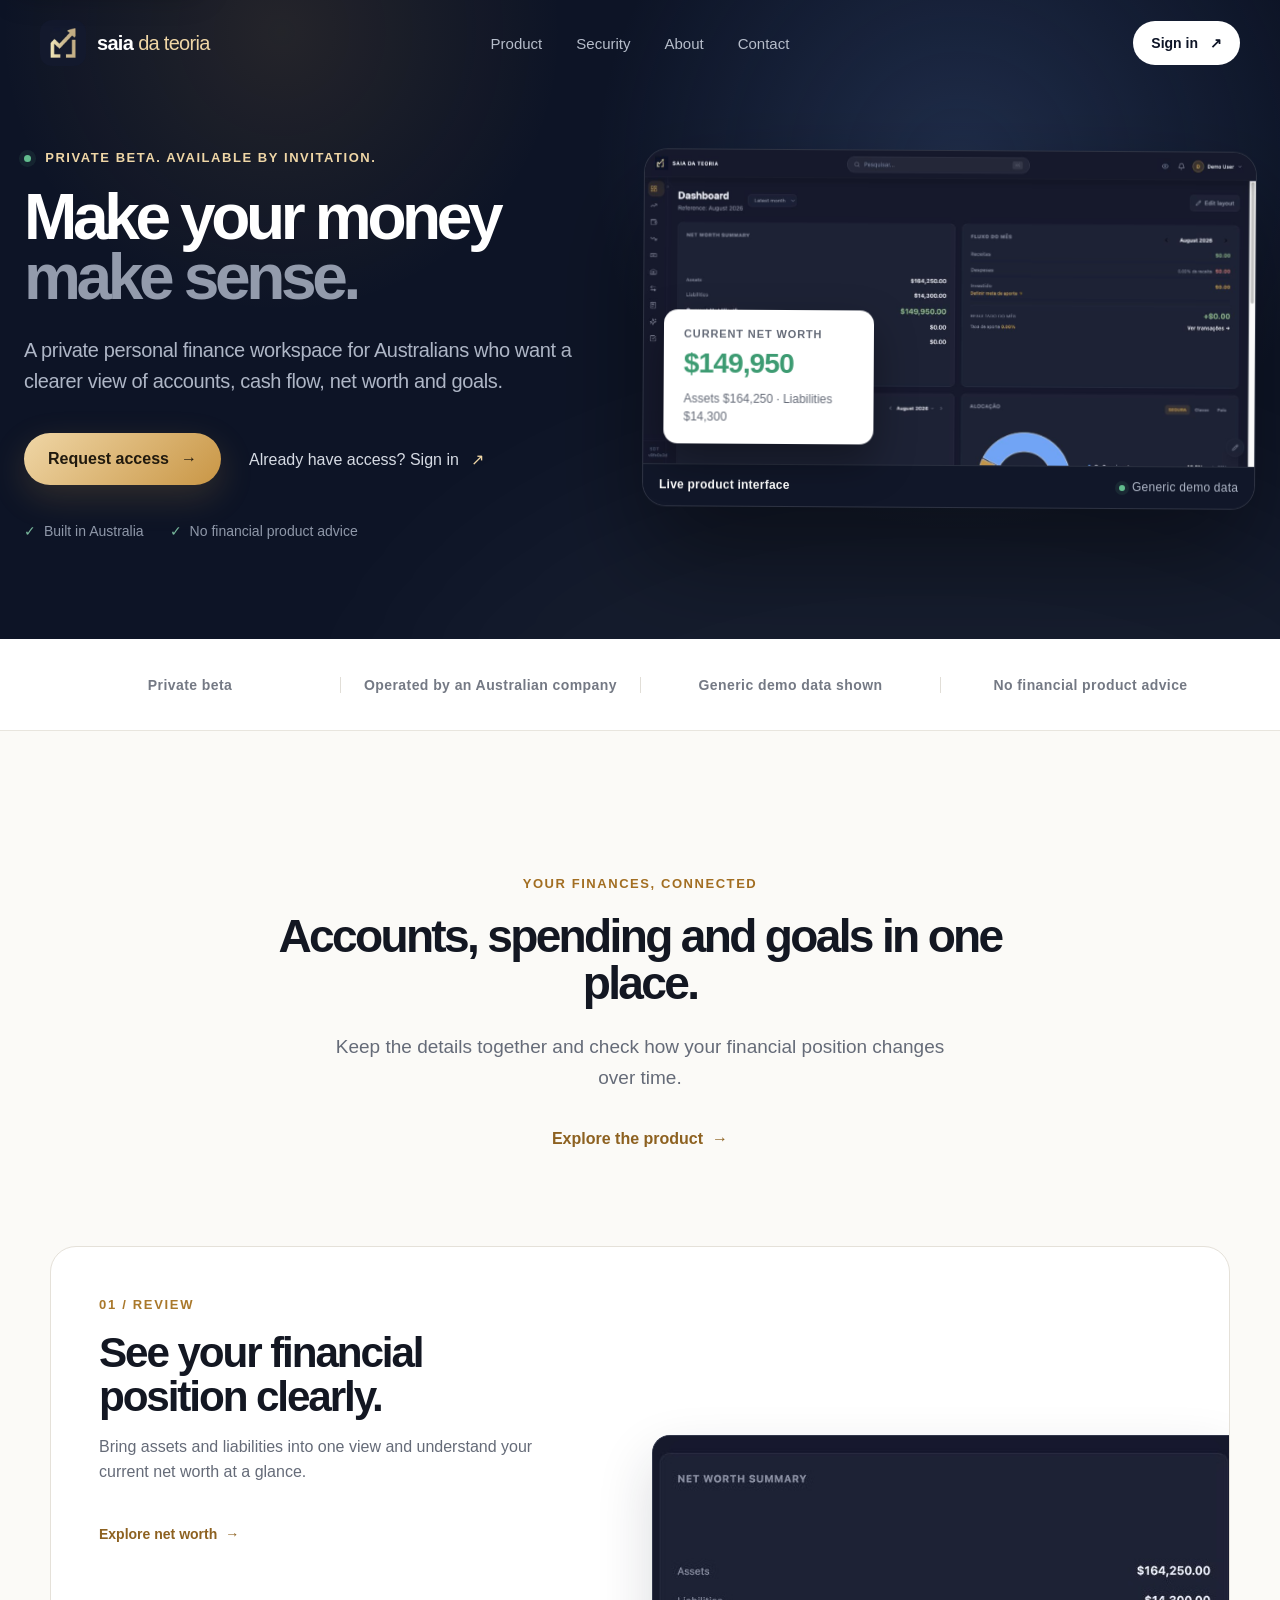
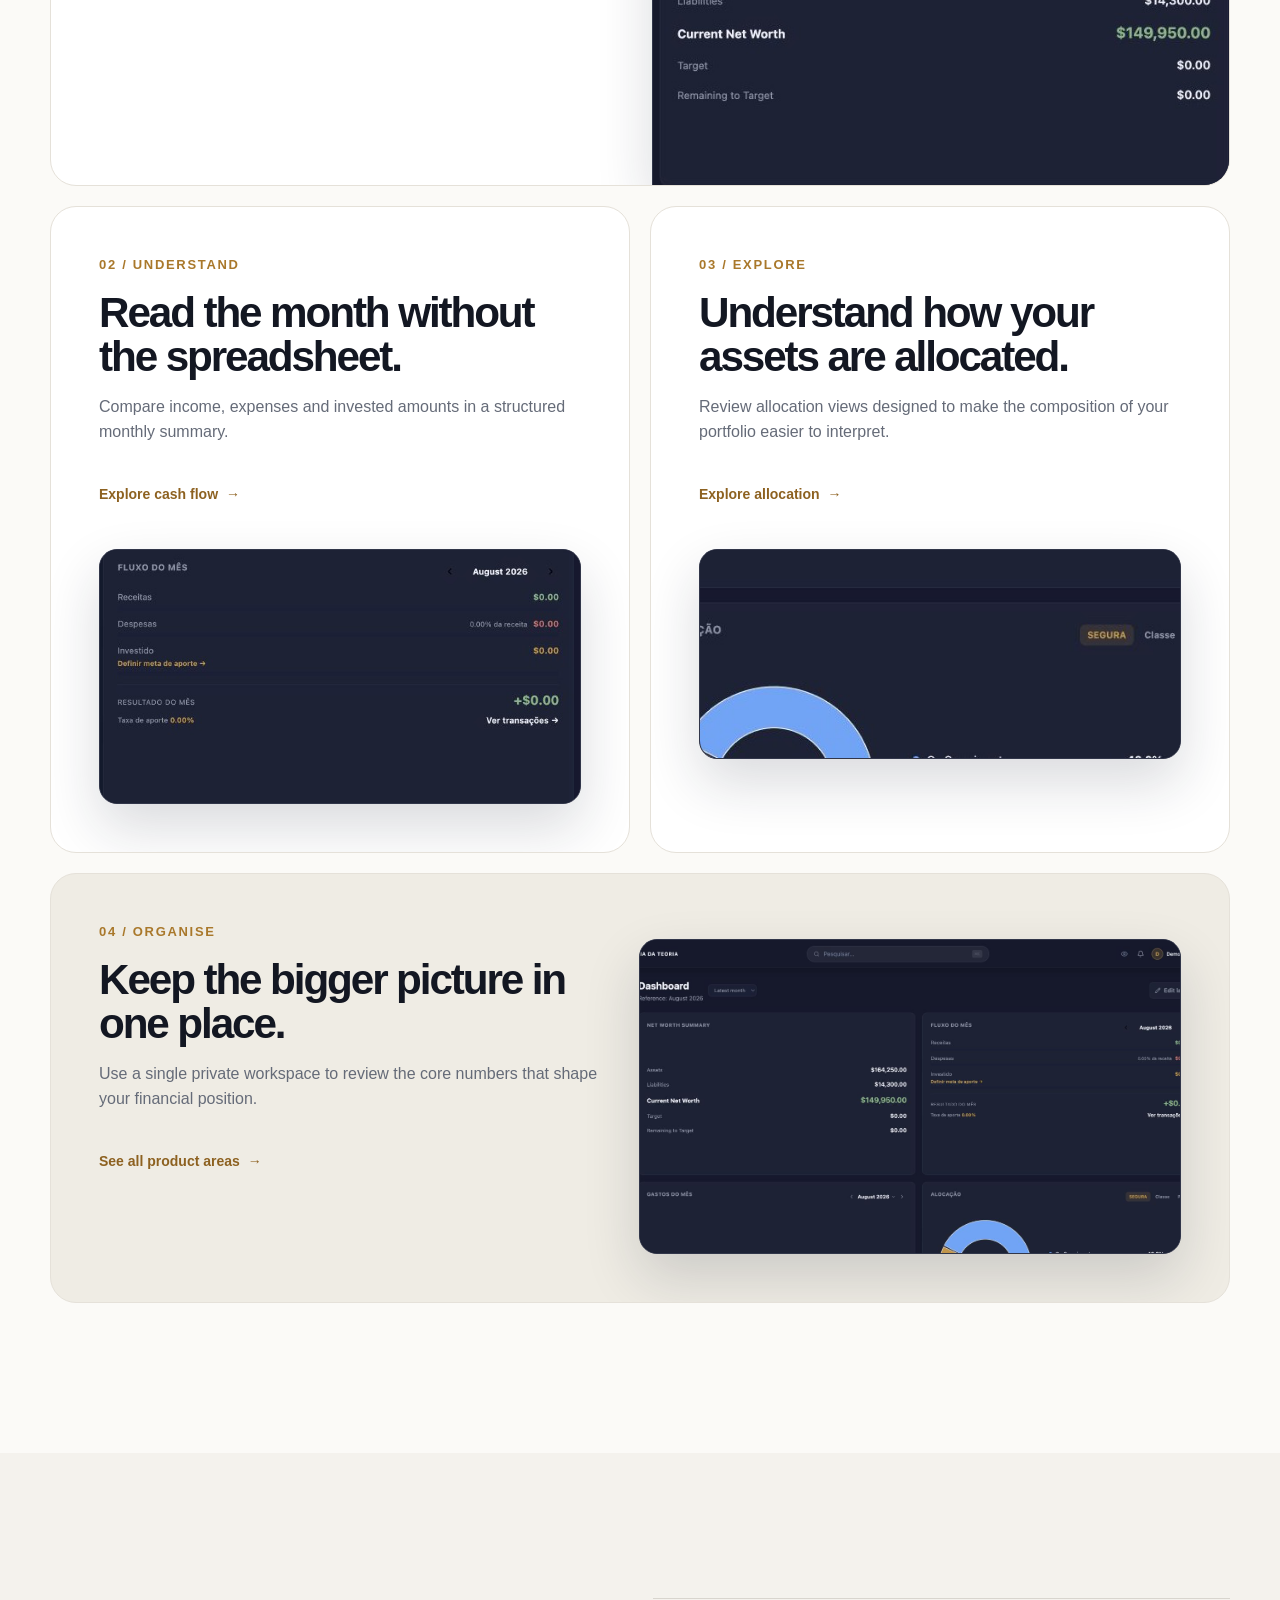
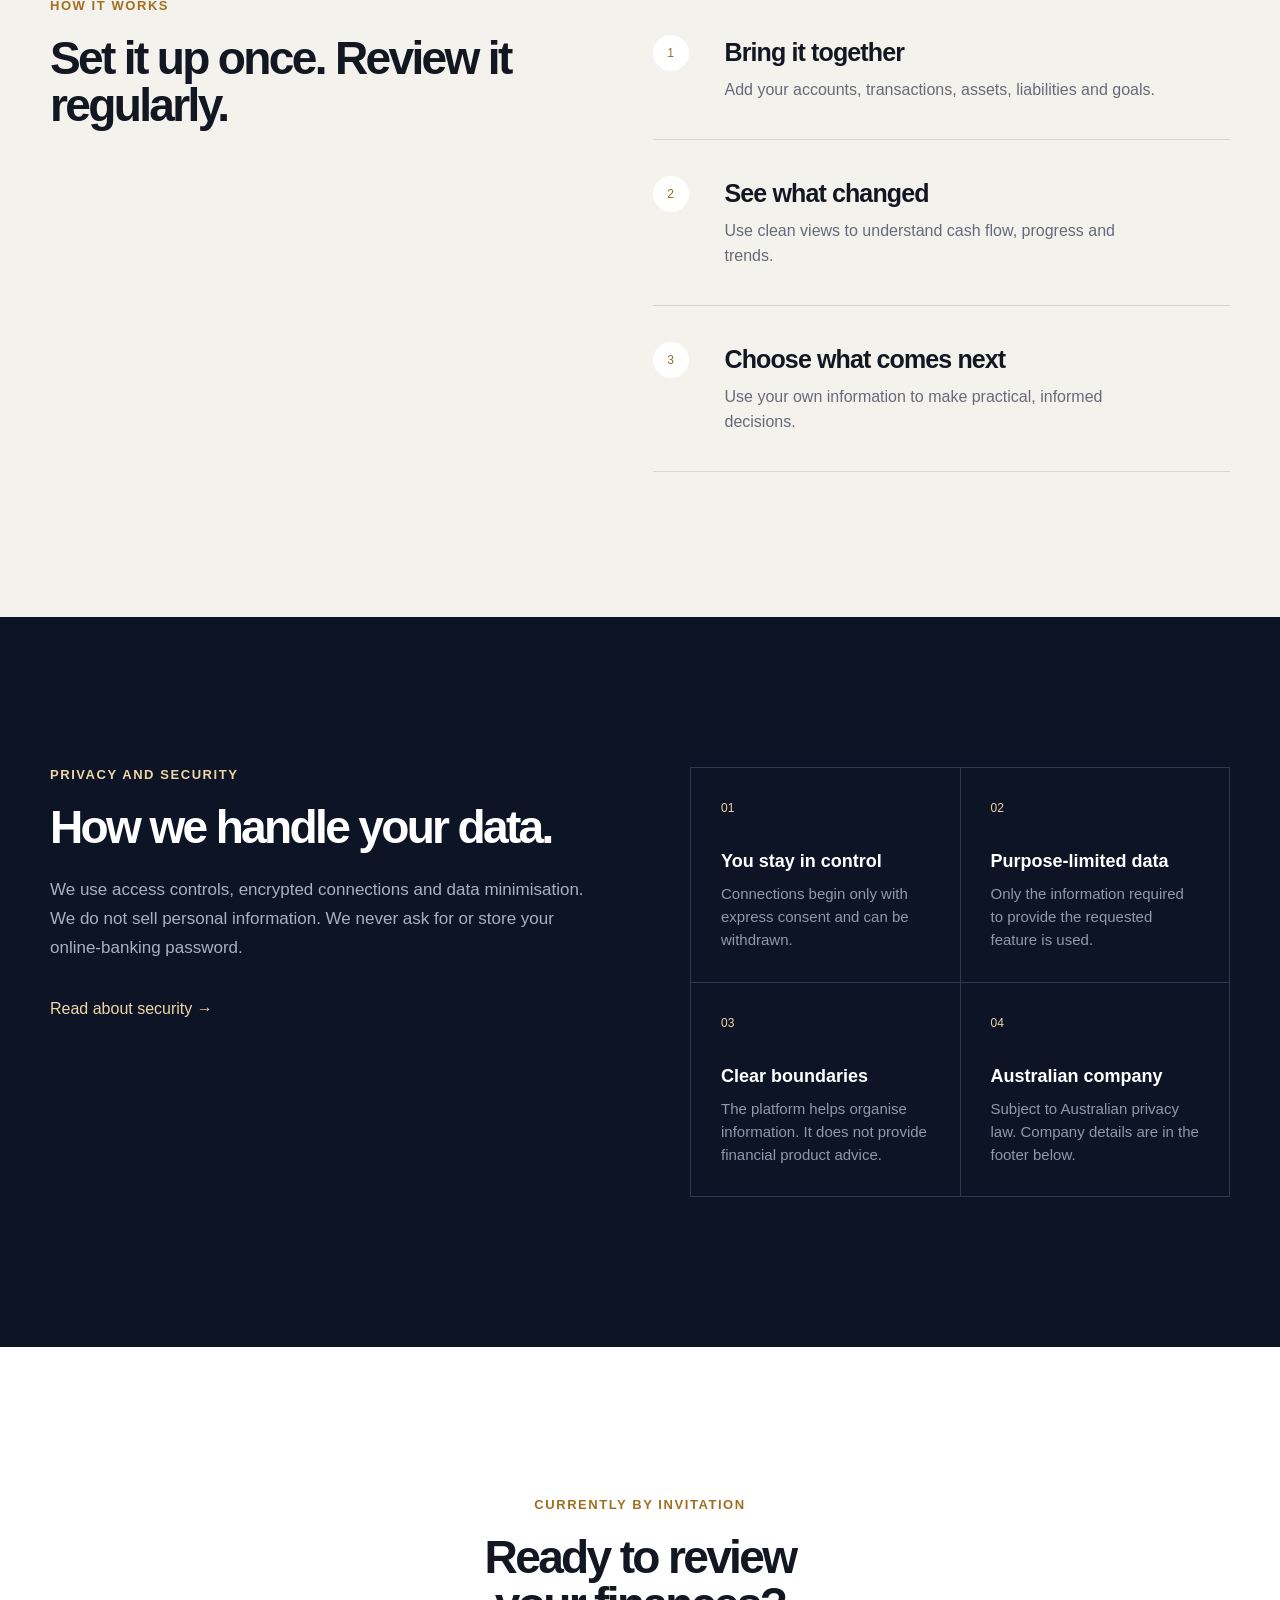
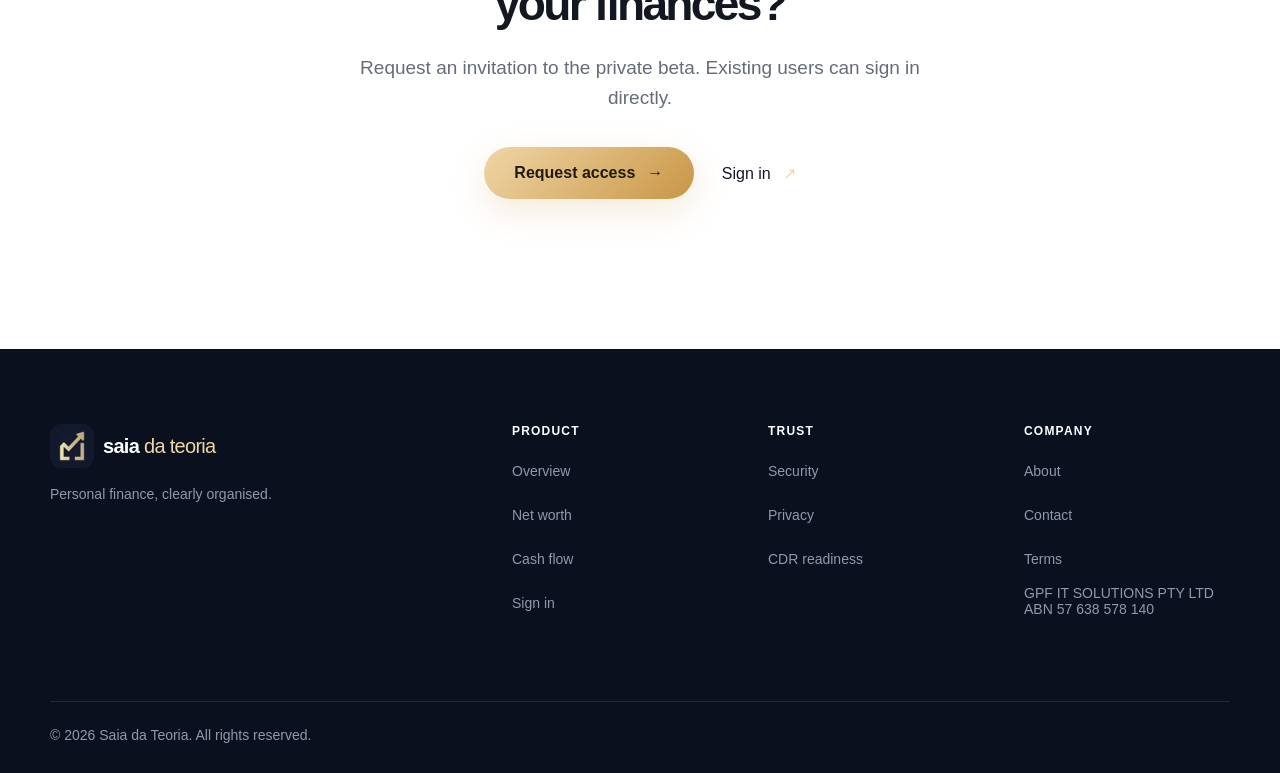
==== commit 6333c844: "Fix the actual cause of inconsistent header spacing, not just padding The previous padding-top fix w" ====
--- a/index.html
+++ b/index.html
@@ -14,7 +14,7 @@
   <link rel="canonical" href="https://saiadateoria.com" />
   <link rel="icon" type="image/png" sizes="512x512" href="/brand-icon.png" />
   <link rel="apple-touch-icon" href="/apple-touch-icon.png" />
-  <link rel="stylesheet" href="/styles.css?v=17" />
+  <link rel="stylesheet" href="/styles.css?v=22" />
   <script type="application/ld+json">{"@context":"https://schema.org","@graph":[{"@type":"Organization","@id":"https://saiadateoria.com/#organization","name":"GPF IT SOLUTIONS PTY LTD","legalName":"GPF IT SOLUTIONS PTY LTD","taxID":"57 638 578 140","url":"https://saiadateoria.com/","email":"contact@saiadateoria.com"},{"@type":"SoftwareApplication","@id":"https://saiadateoria.com/#application","name":"Saia da Teoria","applicationCategory":"FinanceApplication","operatingSystem":"Web","url":"https://app.saiadateoria.com/","description":"A private personal finance workspace for organising accounts, cash flow, net worth and goals.","offers":{"@type":"Offer","availability":"https://schema.org/LimitedAvailability"},"author":{"@id":"https://saiadateoria.com/#organization"}},{"@type":"WebSite","@id":"https://saiadateoria.com/#website","name":"Saia da Teoria","url":"https://saiadateoria.com/","publisher":{"@id":"https://saiadateoria.com/#organization"}}]}</script>
   <title>Saia da Teoria | Your financial position, clearly organised</title>
 </head>
--- a/styles.css
+++ b/styles.css
@@ -8,7 +8,7 @@
 footer{padding:75px max(24px,calc((100vw - 1180px)/2)) 30px;display:grid;grid-template-columns:2fr repeat(3,1fr);gap:50px;background:#0a101e;color:#9099aa;font-size:12px}.footer-brand img{width:120px;border-radius:10px}.footer-brand p{margin-top:18px}footer>div:not(.footer-brand):not(.copyright){display:flex;flex-direction:column;gap:8px}footer a{min-height:36px;display:flex;align-items:center}footer strong{margin-bottom:7px;color:#fff;font-size:11px;text-transform:uppercase;letter-spacing:.1em}footer a:hover{color:#fff}.copyright{grid-column:1/-1;margin-top:30px;padding-top:25px;border-top:1px solid #202839}
 .legal-shell{width:min(820px,calc(100% - 40px));margin:0 auto;padding:90px 0 120px}.legal-shell .back{display:inline-block;margin-bottom:48px;color:#1b67bf}.legal-shell h1{font-size:clamp(42px,7vw,66px);margin-bottom:14px}.legal-shell .updated{color:var(--muted);margin-bottom:52px}.legal-shell section{margin-bottom:36px}.legal-shell h2{font-size:22px}.legal-shell p,.legal-shell li{color:#4f5055;font-size:16px;line-height:1.7}.legal-shell a{color:#1268ca;text-decoration:underline}.legal-note{padding:18px 20px;border-radius:14px;background:#fff7e8;border:1px solid #efd5a5}
 .legal-nav{border-bottom:1px solid #e5e1d9}.legal-links{color:var(--muted)}.legal-links a:hover,.legal-links a[aria-current="page"]{color:var(--ink)}.legal-links a[aria-current="page"]{font-weight:700}.nav-links:not(.legal-links) a[aria-current="page"]{color:#fff;font-weight:700}.legal-shell{padding-top:100px}.legal-shell section{padding-bottom:34px;border-bottom:1px solid #e5e1d9}.legal-shell section:last-child{border-bottom:0}
-.security-hero{min-height:680px;padding:190px max(24px,calc((100vw - 1180px)/2)) 110px;display:grid;grid-template-columns:1.35fr .65fr;align-items:end;gap:100px;background:radial-gradient(circle at 82% 25%,rgba(62,87,137,.35),transparent 30%),var(--navy);color:#fff}.security-hero>div{max-width:760px}.breadcrumb{display:inline-block;margin-bottom:65px;color:#939dae;font-size:13px}.security-hero h1{margin-bottom:28px;font-size:clamp(58px,7vw,94px);line-height:.94}.security-hero>div>p:last-child{max-width:670px;margin:0;color:#aeb6c6;font-size:19px;line-height:1.6}.security-hero aside{padding:30px;border:1px solid #344057;border-radius:18px;background:rgba(22,31,52,.7);display:flex;flex-direction:column;gap:12px}.security-hero aside span{margin-bottom:15px;color:var(--gold2);font-size:10px;letter-spacing:.14em;text-transform:uppercase}.security-hero aside strong{font-size:17px}.security-principles{padding:0 max(24px,calc((100vw - 1180px)/2));display:grid;grid-template-columns:repeat(3,1fr);background:#fff}.security-principles article{min-height:260px;padding:55px 42px;border-right:1px solid #e5e2dc}.security-principles article:first-child{border-left:1px solid #e5e2dc}.security-principles span,.details-list>article>span{color:#a8792f;font-size:10px;font-weight:700}.security-principles h2{margin:50px 0 12px;font-size:23px;letter-spacing:-.035em}.security-principles p{margin:0;color:var(--muted);font-size:14px;line-height:1.6}.security-details{padding:145px max(24px,calc((100vw - 1180px)/2));display:grid;grid-template-columns:.85fr 1.15fr;gap:110px;background:var(--paper)}.details-heading{align-self:start;position:sticky;top:100px}.details-heading h2{font-size:clamp(41px,4.5vw,60px);line-height:1.04;letter-spacing:-.055em}.details-heading>p:last-child{color:var(--muted);line-height:1.7}.details-list article{padding:35px 0;display:grid;grid-template-columns:50px 1fr;border-top:1px solid #d8d5ce}.details-list article:last-child{border-bottom:1px solid #d8d5ce}.details-list h3{margin:0 0 12px;font-size:23px;letter-spacing:-.035em}.details-list p{margin:0;color:var(--muted);font-size:15px;line-height:1.7}.reporting-card{padding:120px max(24px,calc((100vw - 1180px)/2));display:grid;grid-template-columns:1fr 1fr;gap:100px;background:var(--navy2);color:#fff}.reporting-card h2{font-size:clamp(40px,4.5vw,58px);line-height:1.05;letter-spacing:-.05em}.reporting-card>div:last-child>p{margin-bottom:28px;color:#aeb6c6;font-size:16px;line-height:1.7}.reporting-card p a{color:var(--gold2);text-decoration:underline}.security-note{padding:55px max(24px,calc((100vw - 900px)/2));display:grid;grid-template-columns:220px 1fr;gap:60px;background:#fff}.security-note p{margin:0;color:var(--muted);line-height:1.65}
+.security-hero{min-height:680px;padding:190px max(24px,calc((100vw - 1180px)/2)) 110px;display:grid;grid-template-columns:1.35fr .65fr;align-items:end;gap:100px;background:radial-gradient(circle at 82% 25%,rgba(62,87,137,.35),transparent 30%),var(--navy);color:#fff}.security-hero>div{max-width:760px}.breadcrumb{display:inline-block;margin-bottom:16px;color:#939dae;font-size:13px}.security-hero h1{margin-bottom:28px;font-size:clamp(58px,7vw,94px);line-height:.94}.security-hero>div>p:last-child{max-width:670px;margin:0;color:#aeb6c6;font-size:19px;line-height:1.6}.security-hero aside{padding:30px;border:1px solid #344057;border-radius:18px;background:rgba(22,31,52,.7);display:flex;flex-direction:column;gap:12px}.security-hero aside span{margin-bottom:15px;color:var(--gold2);font-size:10px;letter-spacing:.14em;text-transform:uppercase}.security-hero aside strong{font-size:17px}.security-principles{padding:0 max(24px,calc((100vw - 1180px)/2));display:grid;grid-template-columns:repeat(3,1fr);background:#fff}.security-principles article{min-height:260px;padding:55px 42px;border-right:1px solid #e5e2dc}.security-principles article:first-child{border-left:1px solid #e5e2dc}.security-principles span,.details-list>article>span{color:#a8792f;font-size:10px;font-weight:700}.security-principles h2{margin:50px 0 12px;font-size:23px;letter-spacing:-.035em}.security-principles p{margin:0;color:var(--muted);font-size:14px;line-height:1.6}.security-details{padding:145px max(24px,calc((100vw - 1180px)/2));display:grid;grid-template-columns:.85fr 1.15fr;gap:110px;background:var(--paper)}.details-heading{align-self:start;position:sticky;top:100px}.details-heading h2{font-size:clamp(41px,4.5vw,60px);line-height:1.04;letter-spacing:-.055em}.details-heading>p:last-child{color:var(--muted);line-height:1.7}.details-list article{padding:35px 0;display:grid;grid-template-columns:50px 1fr;border-top:1px solid #d8d5ce}.details-list article:last-child{border-bottom:1px solid #d8d5ce}.details-list h3{margin:0 0 12px;font-size:23px;letter-spacing:-.035em}.details-list p{margin:0;color:var(--muted);font-size:15px;line-height:1.7}.reporting-card{padding:120px max(24px,calc((100vw - 1180px)/2));display:grid;grid-template-columns:1fr 1fr;gap:100px;background:var(--navy2);color:#fff}.reporting-card h2{font-size:clamp(40px,4.5vw,58px);line-height:1.05;letter-spacing:-.05em}.reporting-card>div:last-child>p{margin-bottom:28px;color:#aeb6c6;font-size:16px;line-height:1.7}.reporting-card p a{color:var(--gold2);text-decoration:underline}.security-note{padding:55px max(24px,calc((100vw - 900px)/2));display:grid;grid-template-columns:220px 1fr;gap:60px;background:#fff}.security-note p{margin:0;color:var(--muted);line-height:1.65}
 .app-search,.app-body aside span,.app-body aside b,.avatar,.welcome small,.welcome p,.welcome button,.stat-grid span,.stat-grid em,.panel-title,.panel-title span,.spend p{font-size:12px}.welcome small{letter-spacing:.1em}.proof-strip p{font-size:14px}.feature-copy>span,.demo-head{font-size:13px}.merchant,.transactions-demo p,.transactions-demo>div>strong,.transactions-demo small{font-size:12px}.goal-ring small,.goal-demo p,.goal-demo>small,.worth-demo>span,.worth-demo p,.bank-demo>span,.bank-demo b,.bank-demo small{font-size:12px}.security-grid span,.security-hero aside span,.security-principles span,.details-list>article>span{font-size:12px}.security-grid p{font-size:15px}.security-principles p{font-size:16px}.details-list p{font-size:16px}.breadcrumb{font-size:14px}footer{font-size:14px}footer strong{font-size:12px}.transition-brand p{font-size:16px}
 .brand{gap:11px;align-items:center}.brand .brand-symbol{width:46px;height:46px;object-fit:cover;border-radius:12px}.brand-wordmark,.footer-lockup span,.app-brand span,.transition-lockup span{white-space:nowrap;font-size:20px;line-height:1;letter-spacing:-.035em}.brand-wordmark{height:auto;display:inline-flex;align-items:baseline;gap:5px}.brand-wordmark b,.footer-lockup b,.app-brand b,.transition-lockup b{color:#fff;font-weight:700}.brand-wordmark em,.footer-lockup em,.app-brand em,.transition-lockup em{color:var(--gold2);font-style:normal;font-weight:500}.brand-light .brand-wordmark b{color:var(--ink)}.brand-light~.button-dark{background:var(--navy);color:#fff}.app-brand,.footer-lockup,.transition-lockup{display:flex;align-items:center;gap:9px}.app-top .app-brand img{width:30px;height:30px;object-fit:cover;border-radius:8px}.app-brand span{font-size:13px}.footer-brand .footer-lockup img{width:44px;height:44px;object-fit:cover;border-radius:11px}.transition-brand .transition-lockup img{width:58px;height:58px;object-fit:cover;border-radius:15px}.transition-lockup span{font-size:24px}
 .hero{display:grid;grid-template-columns:minmax(0,.95fr) minmax(0,1.05fr);gap:64px;align-items:center;padding-left:max(24px,calc((100vw - 1280px)/2));padding-right:max(24px,calc((100vw - 1280px)/2))}.hero-copy-wrap{width:auto}.hero h1{font-size:clamp(58px,5.5vw,80px);line-height:.94}.app-shell{width:100%;max-width:720px;position:relative;left:auto;top:auto;justify-self:end}
@@ -90,8 +90,24 @@
    actually read (it's a whole interface shrunk to ~40% scale). This floats one
    real, legible number on top of it so the hero makes its point at a glance,
    the way PocketSmith's hero leads with a single readable spending widget. */
-.hero-stat-card{position:absolute;left:20px;bottom:20px;z-index:3;width:210px;padding:18px 20px;border-radius:14px;background:#fff;color:var(--ink);box-shadow:0 18px 40px rgba(0,0,0,.35)}
+.hero-stat-card{position:absolute;left:20px;bottom:62px;z-index:3;width:210px;padding:18px 20px;border-radius:14px;background:#fff;color:var(--ink);box-shadow:0 18px 40px rgba(0,0,0,.35)}
 .hero-stat-card span{display:block;margin-bottom:8px;color:var(--muted);font-size:11px;font-weight:700;text-transform:uppercase;letter-spacing:.08em}
 .hero-stat-card strong{display:block;font-size:28px;letter-spacing:-.03em;color:var(--green)}
 .hero-stat-card small{display:block;margin-top:10px;color:var(--muted);font-size:12px;line-height:1.5}
-@media(max-width:640px){.hero-stat-card{left:14px;bottom:14px;width:auto;right:14px;padding:16px 18px}}
+@media(max-width:640px){.hero-stat-card{left:14px;bottom:56px;width:auto;right:14px;padding:16px 18px}}
+
+/* The real cause of the inconsistent gap under the header: every hero section
+   used align-items:end or align-items:center inside a tall min-height row, so
+   the heading's actual position depended on how much text happened to be in
+   that page's aside card or button row, not just padding-top. align-items:start
+   pins every heading to the same spot (padding-top, full stop) regardless of
+   how long the other column's content is — the only way to make it identical
+   across every page instead of merely closer. */
+.hero,.content-hero,.product-hero,.detail-hero,.security-hero{align-items:start}
+
+/* Same root cause, other side of it: once the heading is pinned to the top,
+   the old min-height (650-900px, picked to make the old center/end alignment
+   look balanced) just becomes dead empty space between the hero content and
+   the section below it — a 94-246px gap depending on the page. Letting each
+   hero size to its own content removes that gap instead of leaving it behind. */
+.hero,.content-hero,.product-hero,.detail-hero,.security-hero{min-height:0}
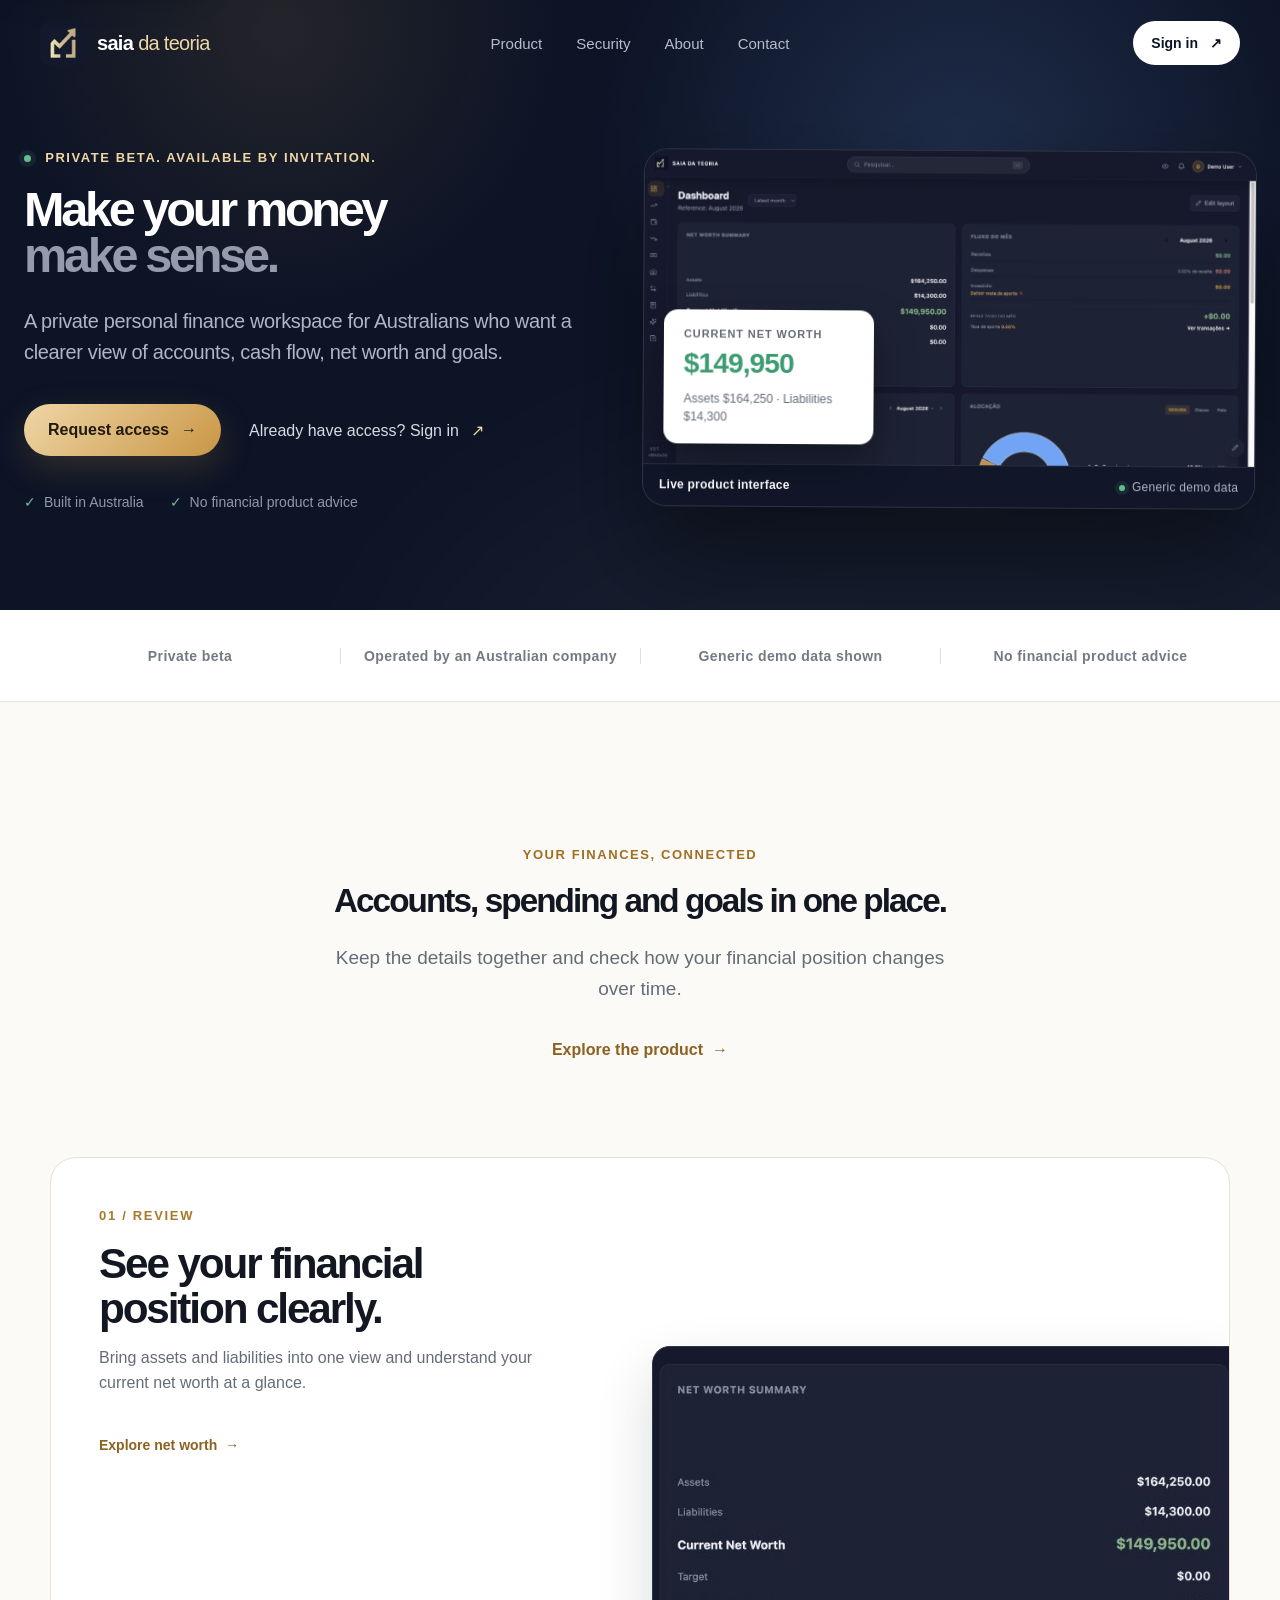
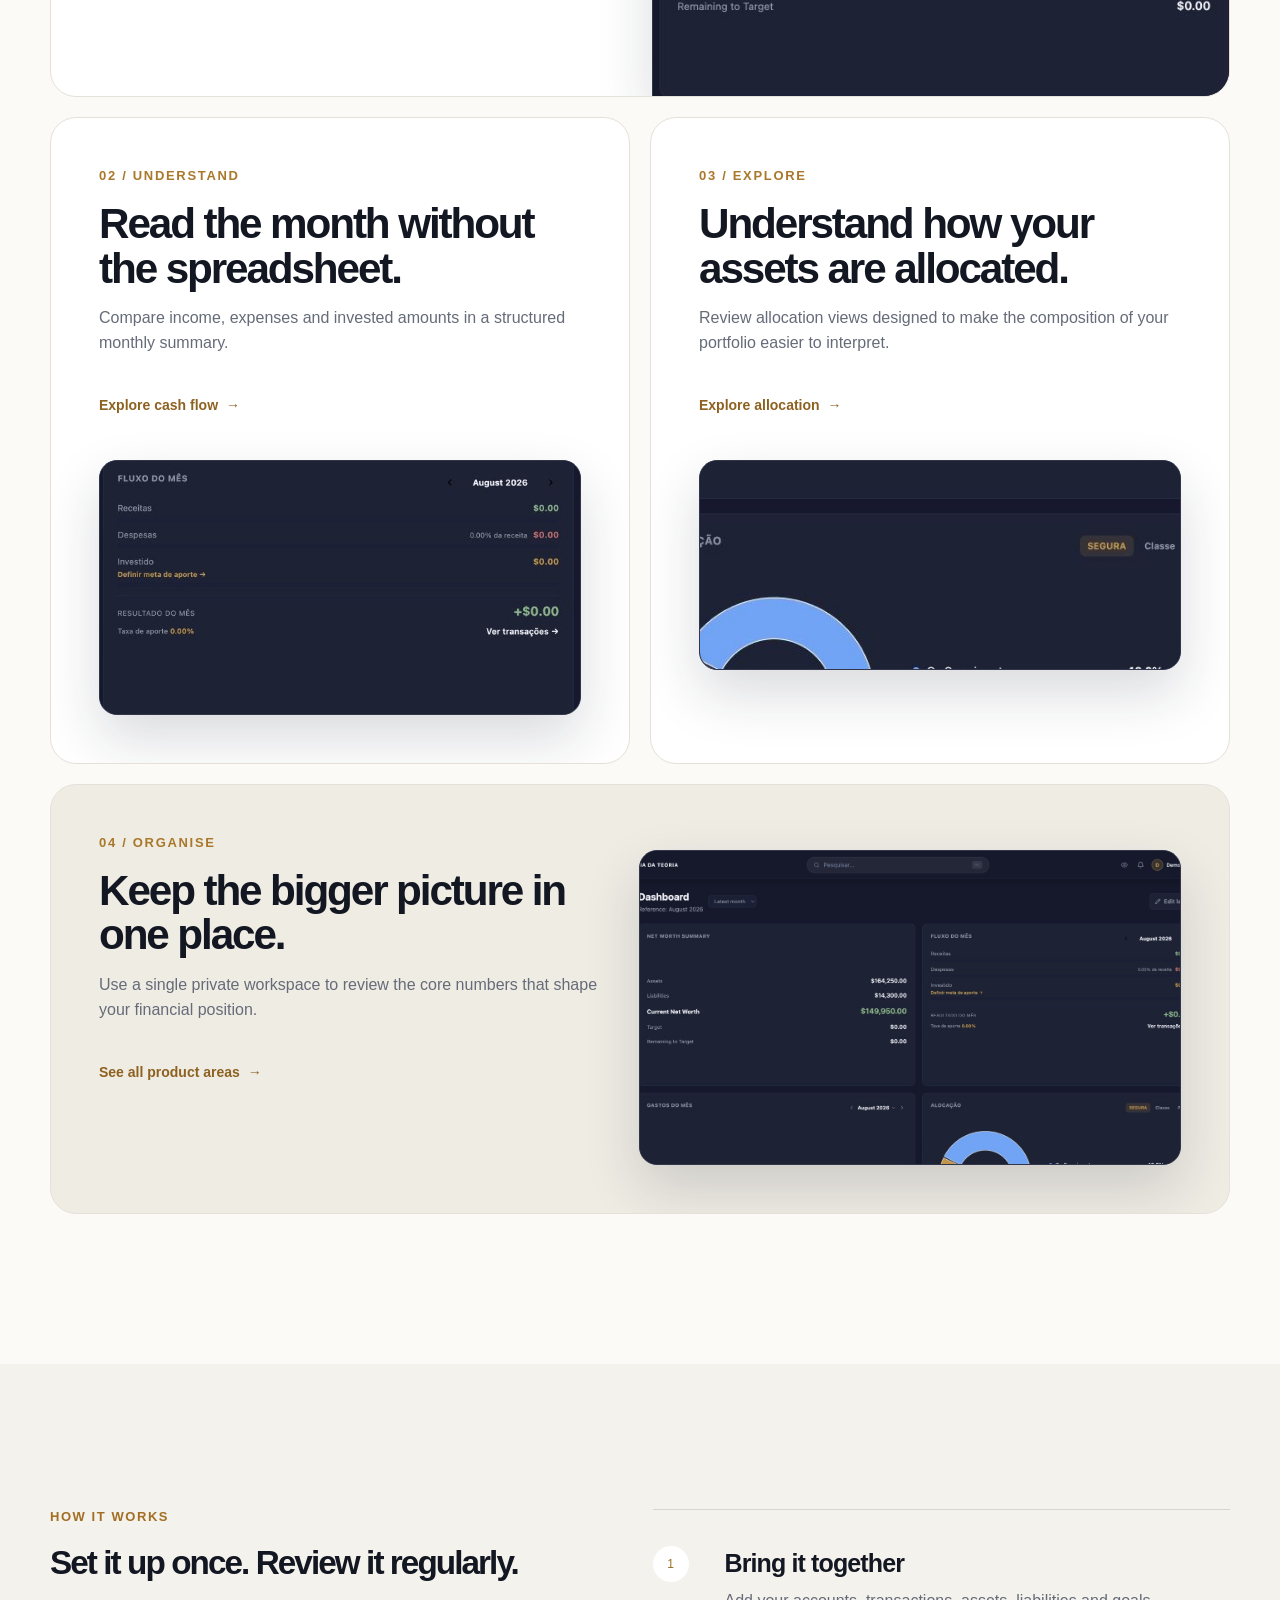
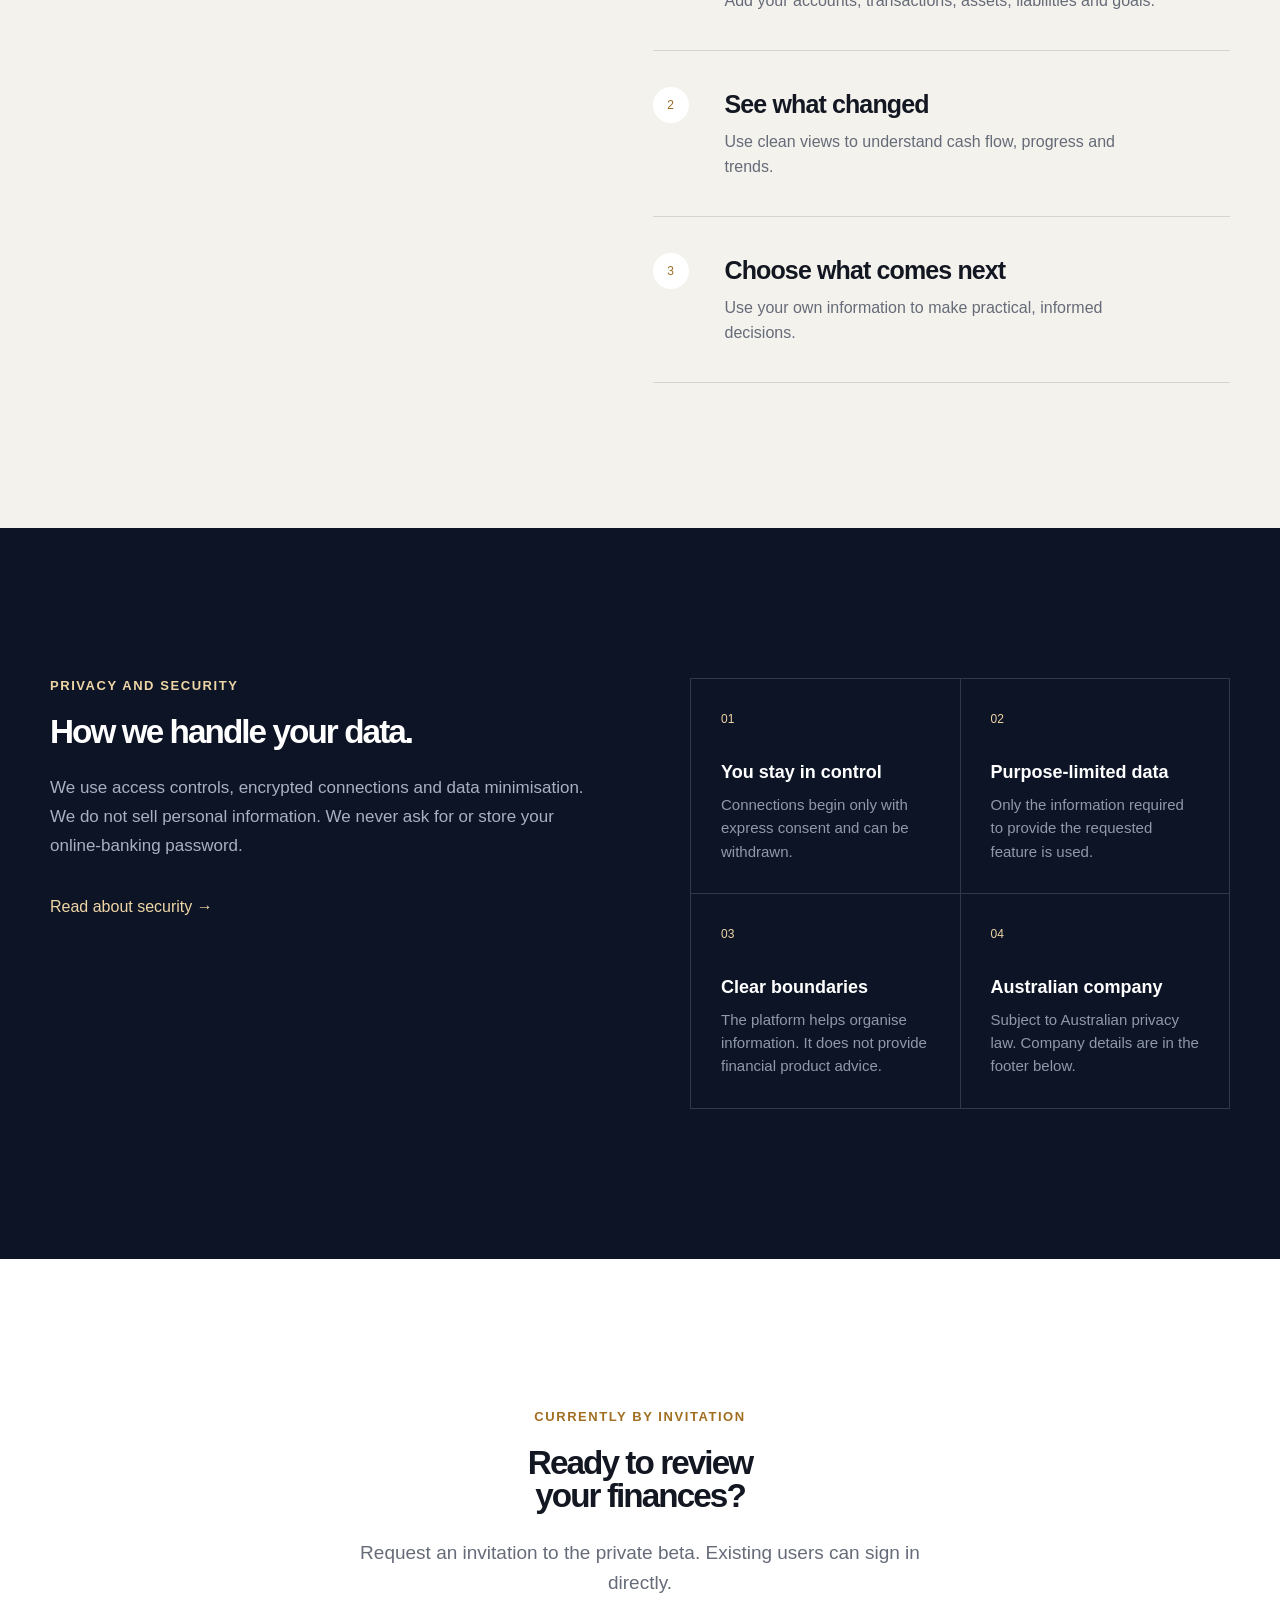
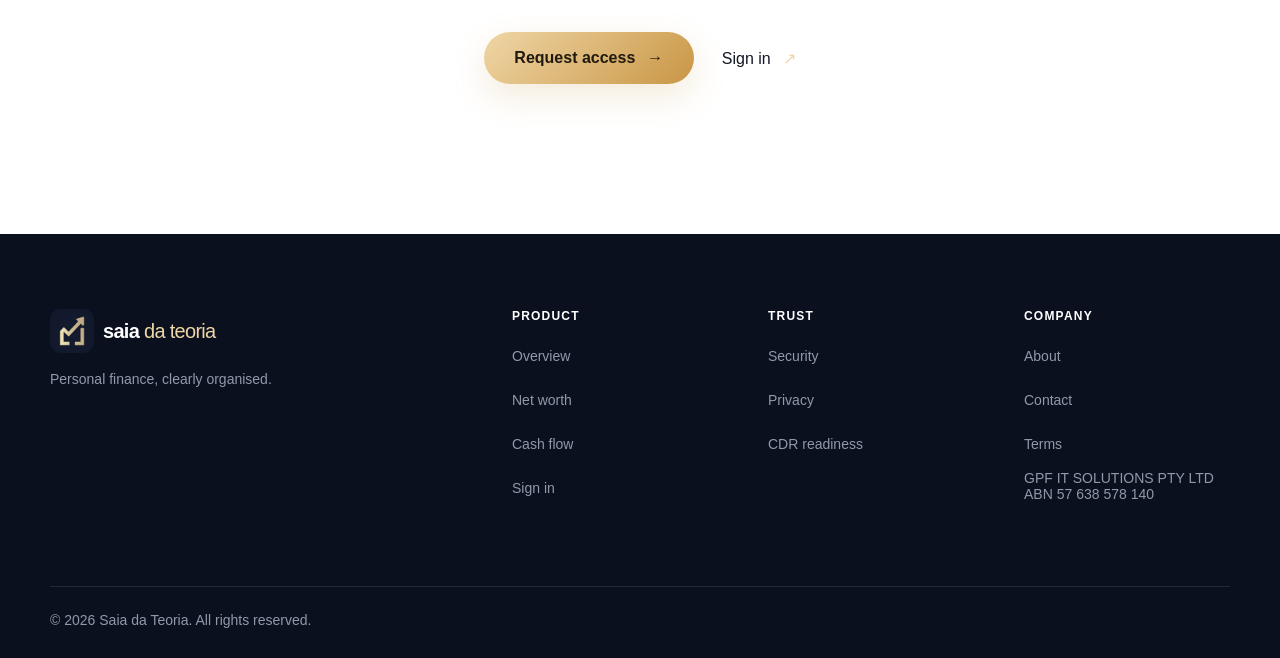
==== commit 0a4c0dd3: "Reduce heading sizes further The previous pass (matching PocketSmith's own 72px/52px scale) was stil" ====
--- a/index.html
+++ b/index.html
@@ -14,7 +14,7 @@
   <link rel="canonical" href="https://saiadateoria.com" />
   <link rel="icon" type="image/png" sizes="512x512" href="/brand-icon.png" />
   <link rel="apple-touch-icon" href="/apple-touch-icon.png" />
-  <link rel="stylesheet" href="/styles.css?v=22" />
+  <link rel="stylesheet" href="/styles.css?v=23" />
   <script type="application/ld+json">{"@context":"https://schema.org","@graph":[{"@type":"Organization","@id":"https://saiadateoria.com/#organization","name":"GPF IT SOLUTIONS PTY LTD","legalName":"GPF IT SOLUTIONS PTY LTD","taxID":"57 638 578 140","url":"https://saiadateoria.com/","email":"contact@saiadateoria.com"},{"@type":"SoftwareApplication","@id":"https://saiadateoria.com/#application","name":"Saia da Teoria","applicationCategory":"FinanceApplication","operatingSystem":"Web","url":"https://app.saiadateoria.com/","description":"A private personal finance workspace for organising accounts, cash flow, net worth and goals.","offers":{"@type":"Offer","availability":"https://schema.org/LimitedAvailability"},"author":{"@id":"https://saiadateoria.com/#organization"}},{"@type":"WebSite","@id":"https://saiadateoria.com/#website","name":"Saia da Teoria","url":"https://saiadateoria.com/","publisher":{"@id":"https://saiadateoria.com/#organization"}}]}</script>
   <title>Saia da Teoria | Your financial position, clearly organised</title>
 </head>
--- a/styles.css
+++ b/styles.css
@@ -73,8 +73,8 @@
 
 /* Heading scale standardization: every page hero and section title now share one
    consistent size instead of each page having its own (and in one case, 130px) value. */
-.hero h1,.content-hero h1,.detail-hero h1,.product-hero h1,.security-hero h1,.legal-shell h1,.not-found-hero h1{font-size:clamp(42px,5vw,72px)}
-.intro h2,.how h2,.security h2,.final-cta h2,.content-split h2,.beta-boundary h2,.company-record h2,.details-heading h2,.reporting-card h2{font-size:clamp(32px,3.6vw,52px)}
+.hero h1,.content-hero h1,.detail-hero h1,.product-hero h1,.security-hero h1,.legal-shell h1,.not-found-hero h1{font-size:clamp(30px,3.8vw,52px)}
+.intro h2,.how h2,.security h2,.final-cta h2,.content-split h2,.beta-boundary h2,.company-record h2,.details-heading h2,.reporting-card h2{font-size:clamp(22px,2.6vw,36px)}
 
 /* Consistent gap below the fixed header: every page's top section used a different
    padding-top (100px to 190px), so the content started at a different depth on
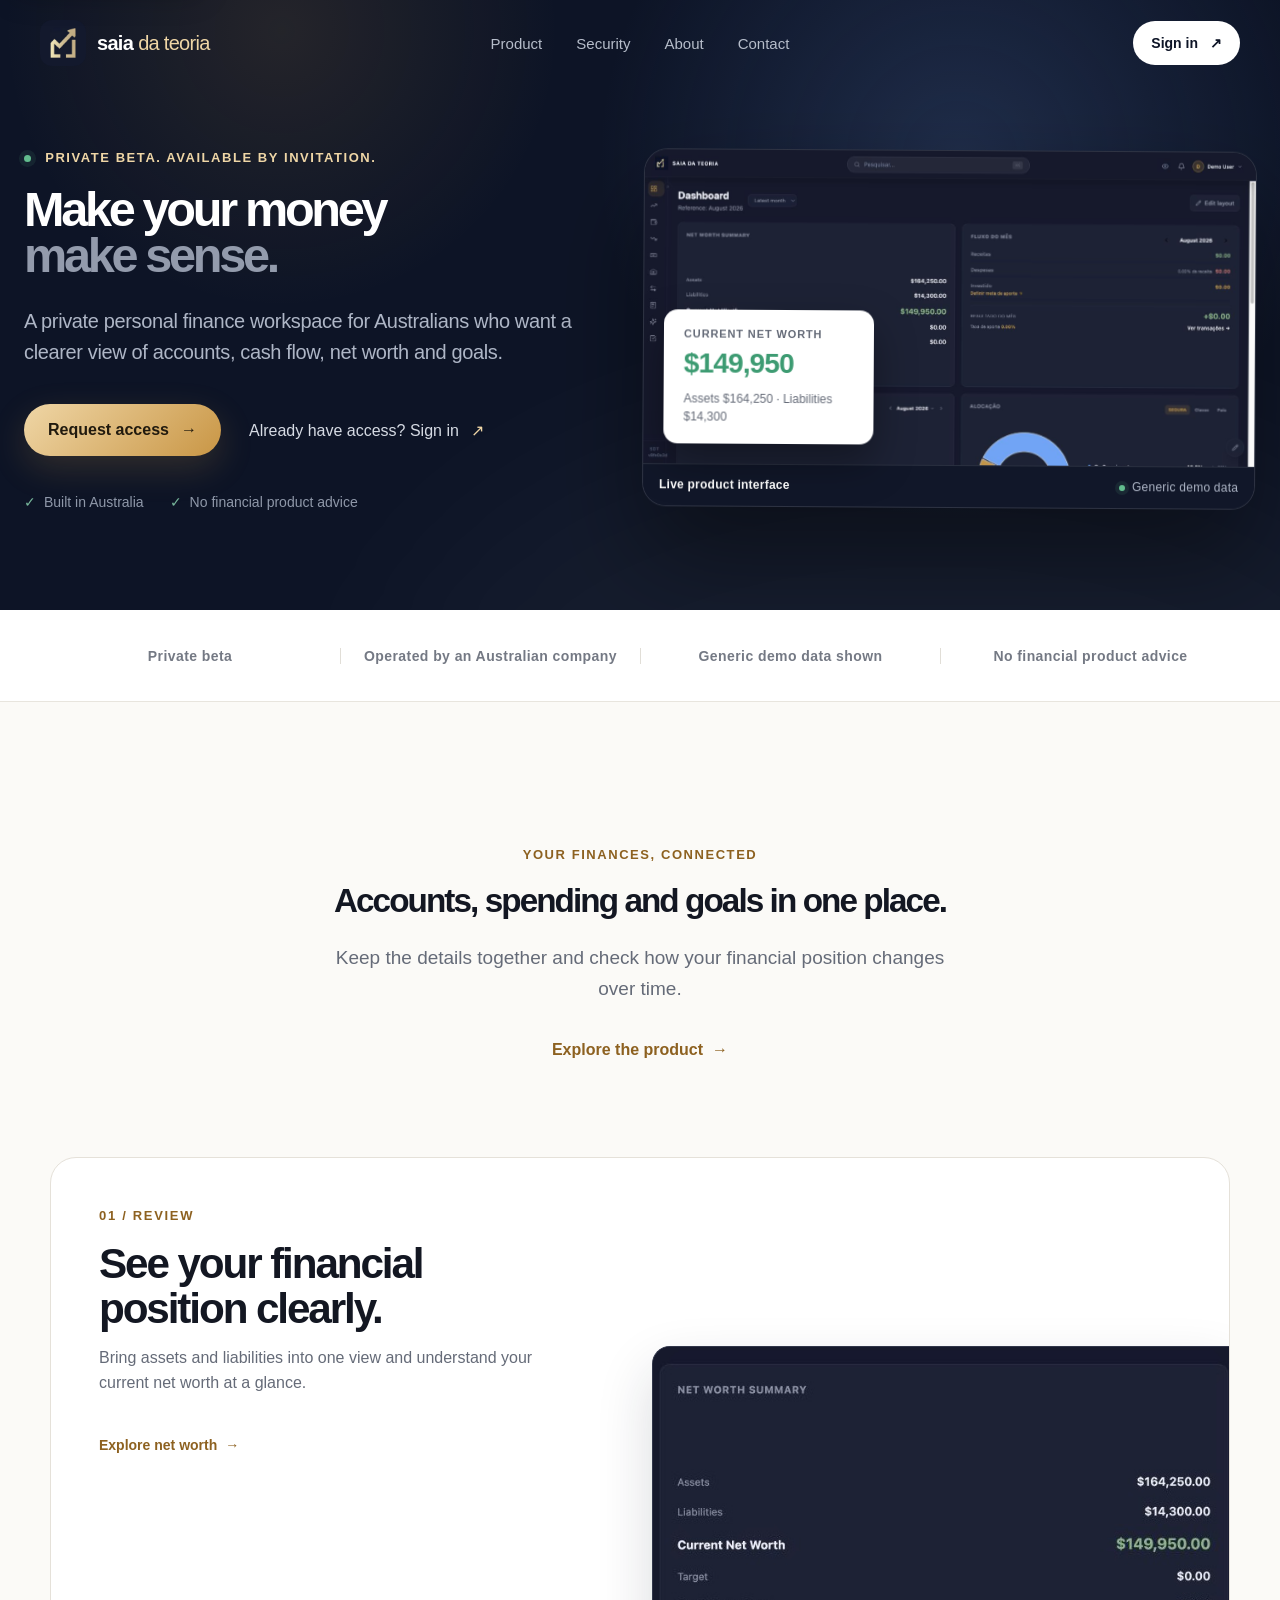
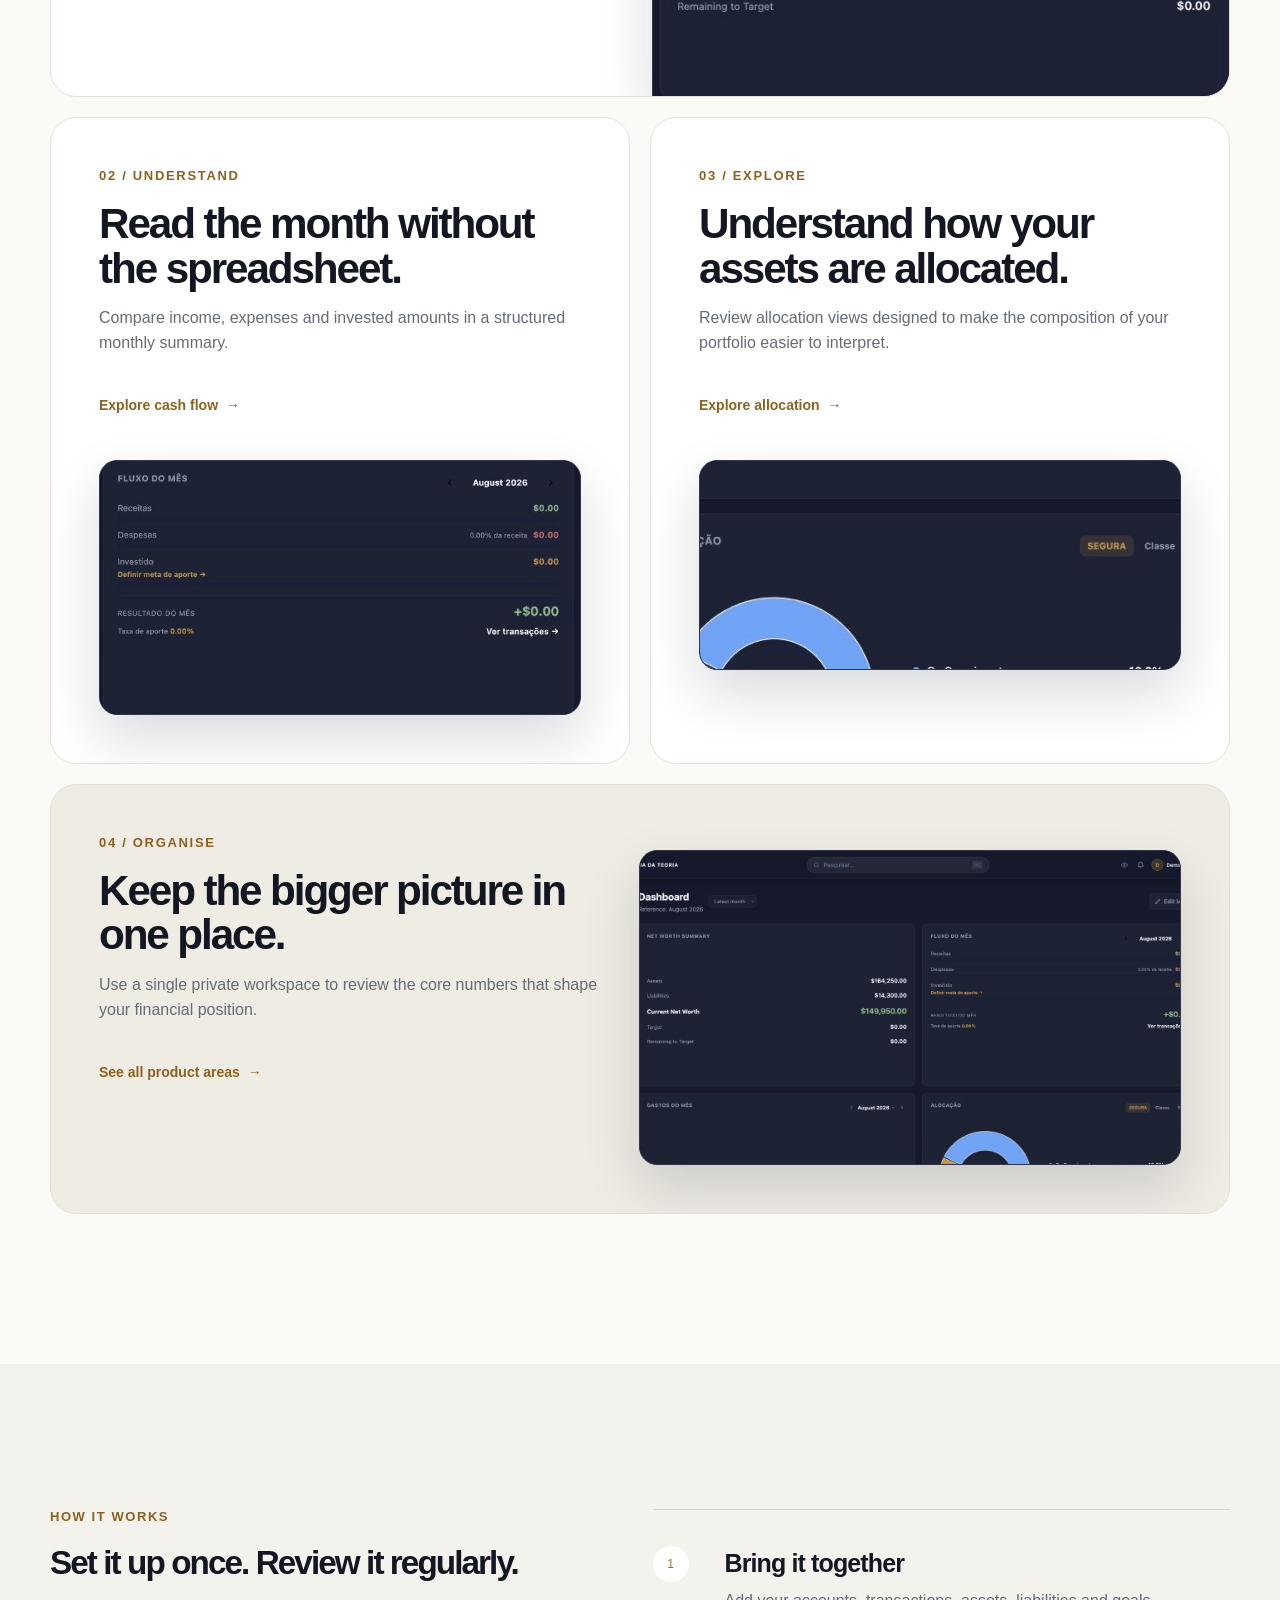
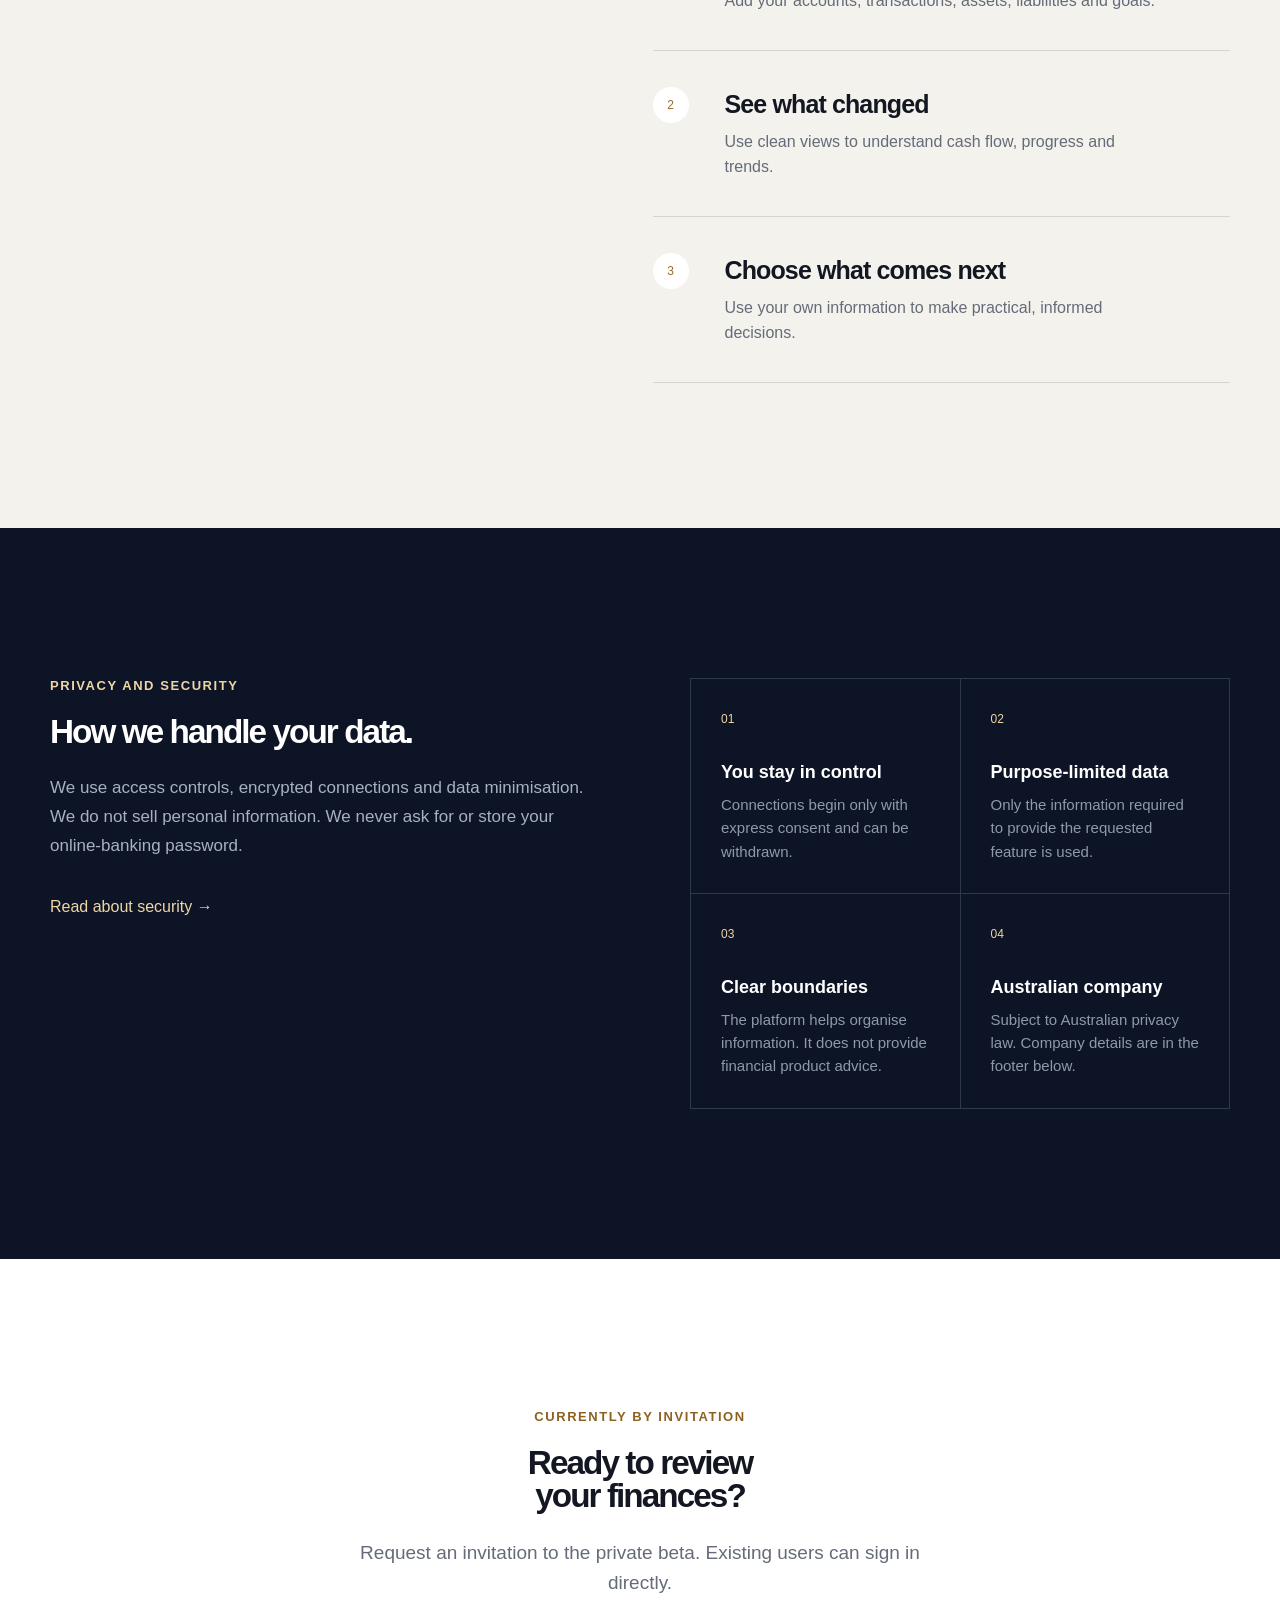
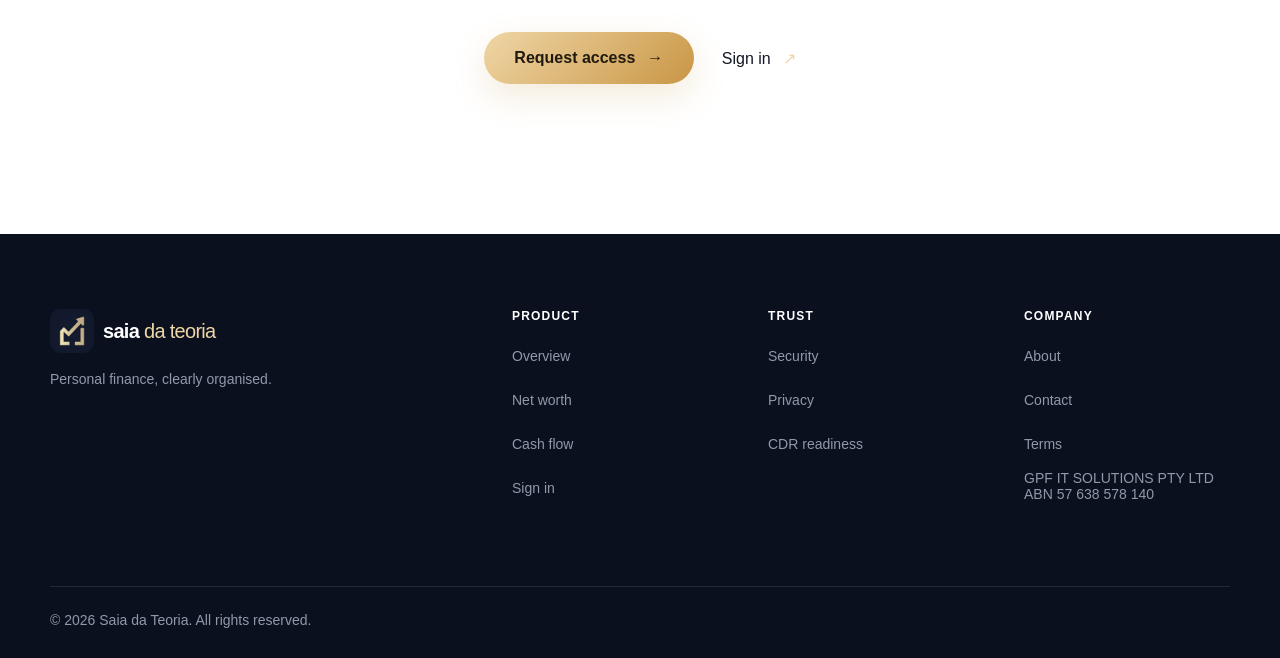
==== commit 38244d7f: "Fix contrast, anchor offset, footer duplication and missing meta Audit findings: brand wordmark and " ====
--- a/index.html
+++ b/index.html
@@ -14,7 +14,7 @@
   <link rel="canonical" href="https://saiadateoria.com" />
   <link rel="icon" type="image/png" sizes="512x512" href="/brand-icon.png" />
   <link rel="apple-touch-icon" href="/apple-touch-icon.png" />
-  <link rel="stylesheet" href="/styles.css?v=23" />
+  <link rel="stylesheet" href="/styles.css?v=24" />
   <script type="application/ld+json">{"@context":"https://schema.org","@graph":[{"@type":"Organization","@id":"https://saiadateoria.com/#organization","name":"GPF IT SOLUTIONS PTY LTD","legalName":"GPF IT SOLUTIONS PTY LTD","taxID":"57 638 578 140","url":"https://saiadateoria.com/","email":"contact@saiadateoria.com"},{"@type":"SoftwareApplication","@id":"https://saiadateoria.com/#application","name":"Saia da Teoria","applicationCategory":"FinanceApplication","operatingSystem":"Web","url":"https://app.saiadateoria.com/","description":"A private personal finance workspace for organising accounts, cash flow, net worth and goals.","offers":{"@type":"Offer","availability":"https://schema.org/LimitedAvailability"},"author":{"@id":"https://saiadateoria.com/#organization"}},{"@type":"WebSite","@id":"https://saiadateoria.com/#website","name":"Saia da Teoria","url":"https://saiadateoria.com/","publisher":{"@id":"https://saiadateoria.com/#organization"}}]}</script>
   <title>Saia da Teoria | Your financial position, clearly organised</title>
 </head>
@@ -67,15 +67,15 @@
     <section class="feature-showcase">
       <article class="feature-card feature-wide">
         <div class="feature-copy"><span>01 / Review</span><h3>See your financial position clearly.</h3><p>Bring assets and liabilities into one view and understand your current net worth at a glance.</p><a href="/net-worth">Explore net worth <span>→</span></a></div>
-        <figure class="product-crop product-crop-worth"><img src="/product-net-worth.png" alt="Demo dashboard net worth summary showing assets, liabilities and current net worth in Australian dollars" /></figure>
+        <figure class="product-crop product-crop-worth"><img src="/product-net-worth.png" width="680" height="410" loading="lazy" alt="Demo dashboard net worth summary showing assets, liabilities and current net worth in Australian dollars" /></figure>
       </article>
       <article class="feature-card feature-tall">
         <div class="feature-copy"><span>02 / Understand</span><h3>Read the month without the spreadsheet.</h3><p>Compare income, expenses and invested amounts in a structured monthly summary.</p><a href="/cash-flow">Explore cash flow <span>→</span></a></div>
-        <figure class="product-crop product-crop-flow"><img src="/product-monthly-flow.png" alt="Demo dashboard monthly flow summary for August 2026" /></figure>
+        <figure class="product-crop product-crop-flow"><img src="/product-monthly-flow.png" width="680" height="410" loading="lazy" alt="Demo dashboard monthly flow summary for August 2026" /></figure>
       </article>
       <article class="feature-card feature-half">
         <div class="feature-copy"><span>03 / Explore</span><h3>Understand how your assets are allocated.</h3><p>Review allocation views designed to make the composition of your portfolio easier to interpret.</p><a href="/net-worth">Explore allocation <span>→</span></a></div>
-        <figure class="product-crop product-crop-allocation"><img src="/product-allocation.png" alt="Demo dashboard asset allocation chart" /></figure>
+        <figure class="product-crop product-crop-allocation"><img src="/product-allocation.png" width="680" height="230" loading="lazy" alt="Demo dashboard asset allocation chart" /></figure>
       </article>
       <article class="feature-card feature-half bank-card">
         <div class="feature-copy"><span>04 / Organise</span><h3>Keep the bigger picture in one place.</h3><p>Use a single private workspace to review the core numbers that shape your financial position.</p><a href="/features">See all product areas <span>→</span></a></div>
@@ -97,6 +97,6 @@
   </main>
 
   <footer><div class="footer-brand"><div class="footer-lockup"><img src="/brand-icon.png" alt="" /><span><b>saia</b> <em>da teoria</em></span></div><p>Personal finance, clearly organised.</p></div><div><strong>Product</strong><a href="/features">Overview</a><a href="/net-worth">Net worth</a><a href="/cash-flow">Cash flow</a><a href="https://app.saiadateoria.com" target="_blank" rel="noopener">Sign in</a></div><div><strong>Trust</strong><a href="/security">Security</a><a href="/privacy">Privacy</a><a href="/cdr-policy">CDR readiness</a></div><div><strong>Company</strong><a href="/about">About</a><a href="/contact">Contact</a><a href="/terms">Terms</a><span>GPF IT SOLUTIONS PTY LTD<br />ABN 57 638 578 140</span></div><div class="copyright">© <span id="year"></span> Saia da Teoria. All rights reserved.</div></footer>
-  <script src="/script.js?v=15"></script>
+  <script src="/script.js?v=16"></script>
 </body>
 </html>
--- a/styles.css
+++ b/styles.css
@@ -111,3 +111,10 @@
    the section below it — a 94-246px gap depending on the page. Letting each
    hero size to its own content removes that gap instead of leaving it behind. */
 .hero,.content-hero,.product-hero,.detail-hero,.security-hero{min-height:0}
+
+/* Accessibility fixes found in the audit: the gold wordmark and eyebrow/number labels were
+   1.4-4:1 on the light pages (AA needs 4.5:1), and in-page anchors landed under the fixed header. */
+.brand-light .brand-wordmark em{color:#8d6120}
+.section-label,.feature-copy>span,.value-grid span,.detail-points span,.contact-options span,.product-index span,.security-principles span,.details-list>article>span{color:#8d6120}
+.section-label.light,.eyebrow{color:var(--gold2)}
+[id]{scroll-margin-top:100px}
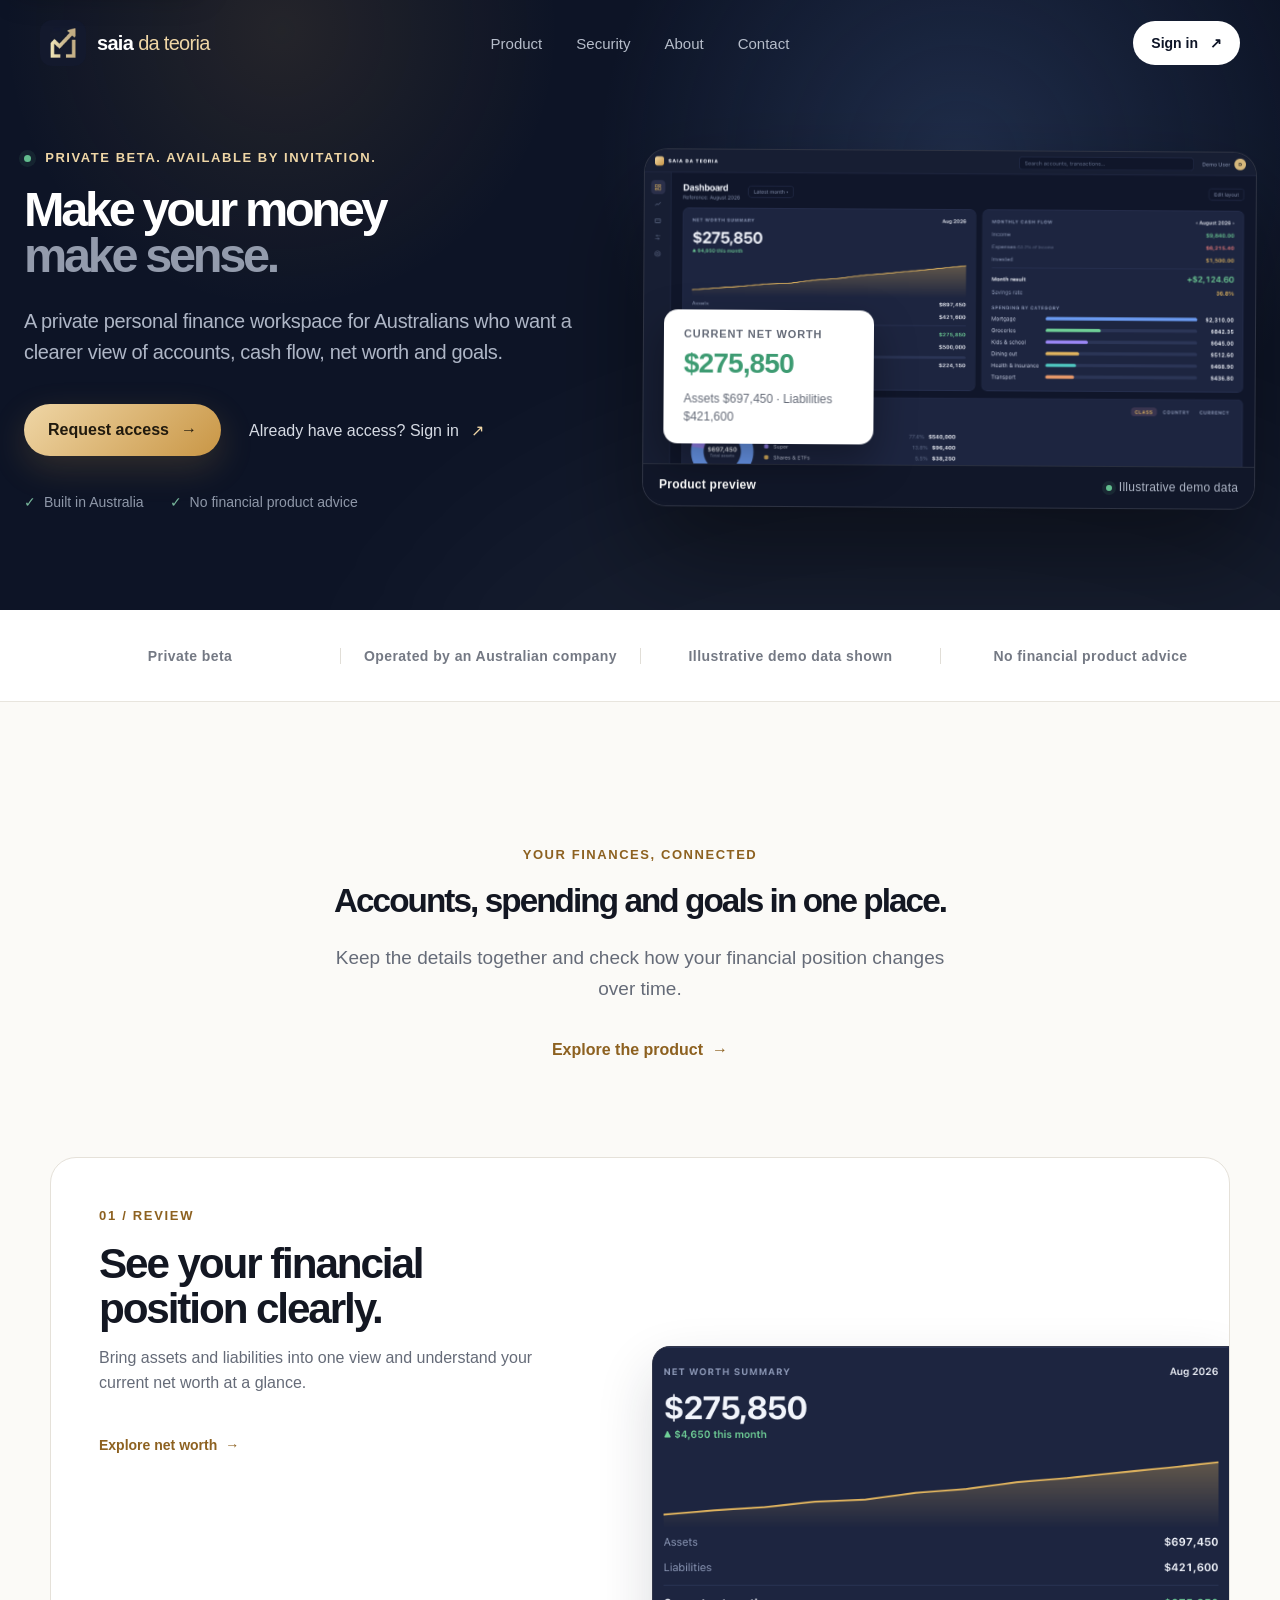
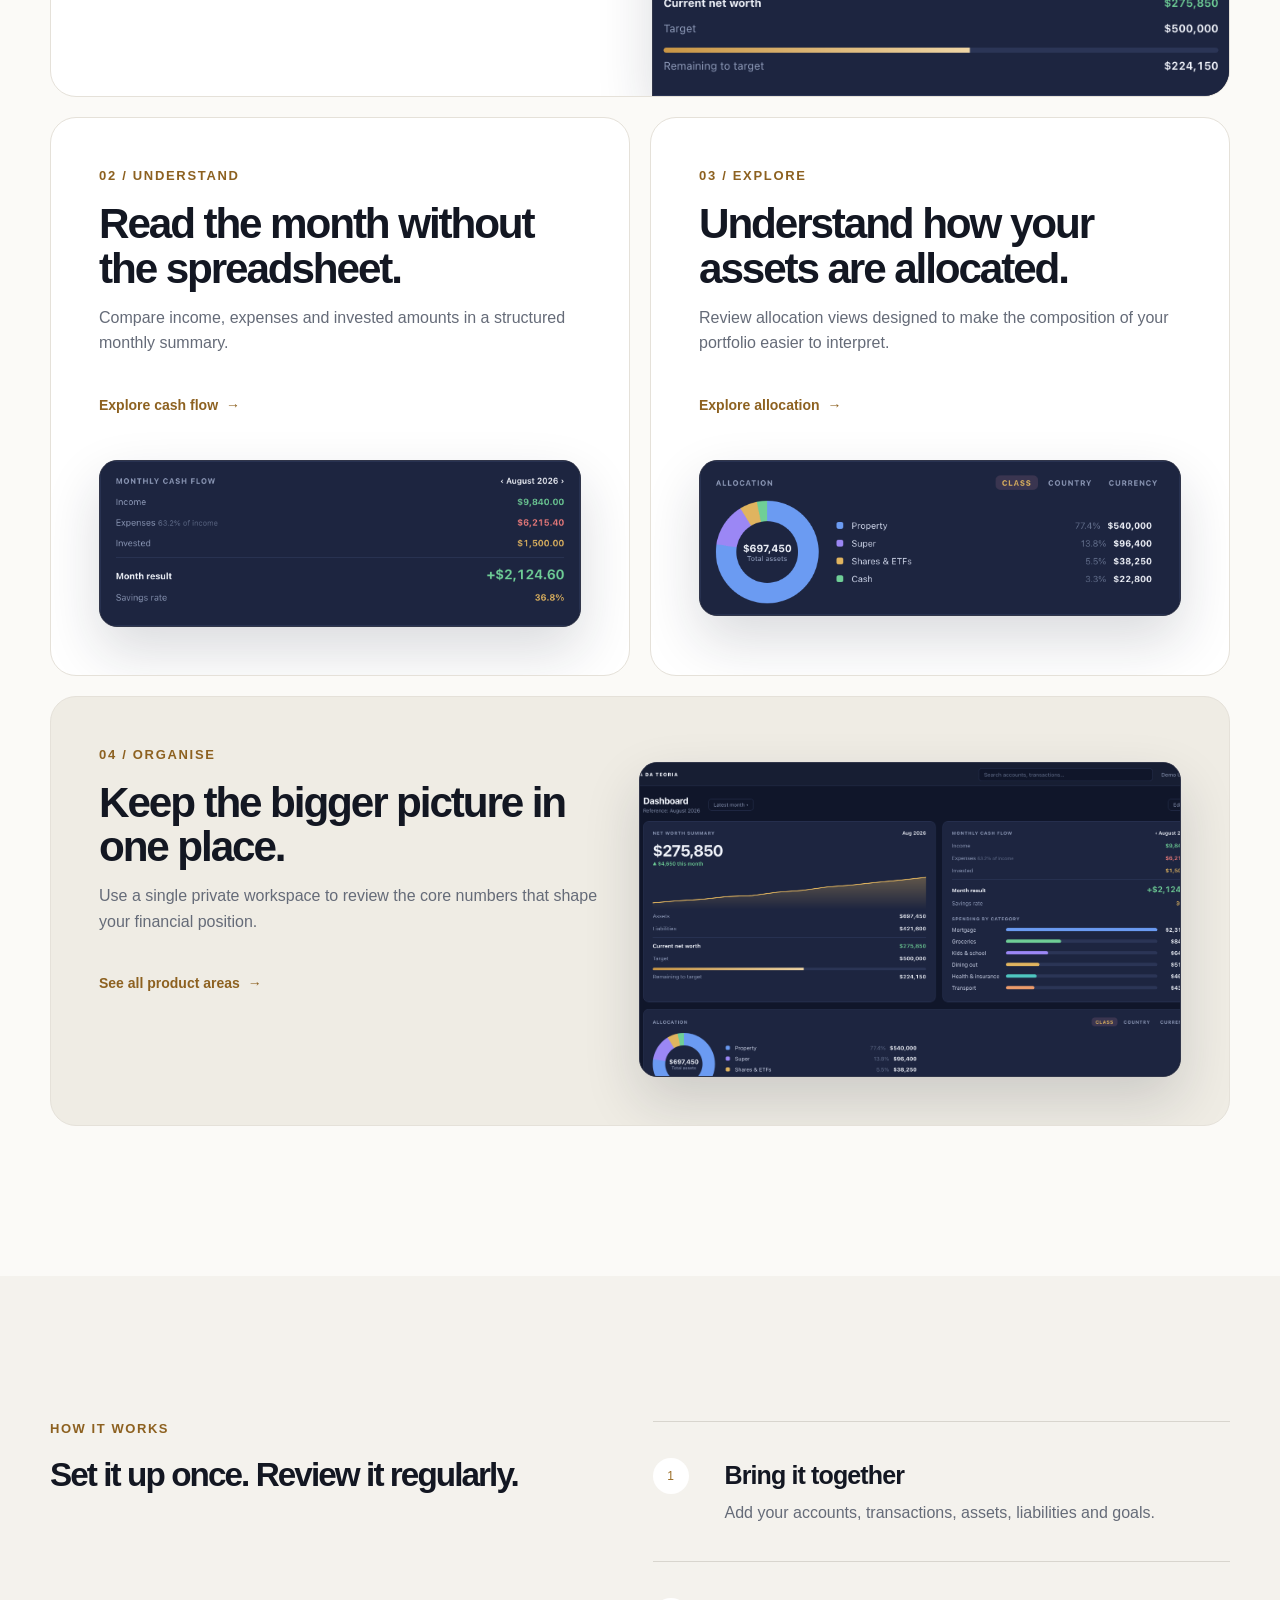
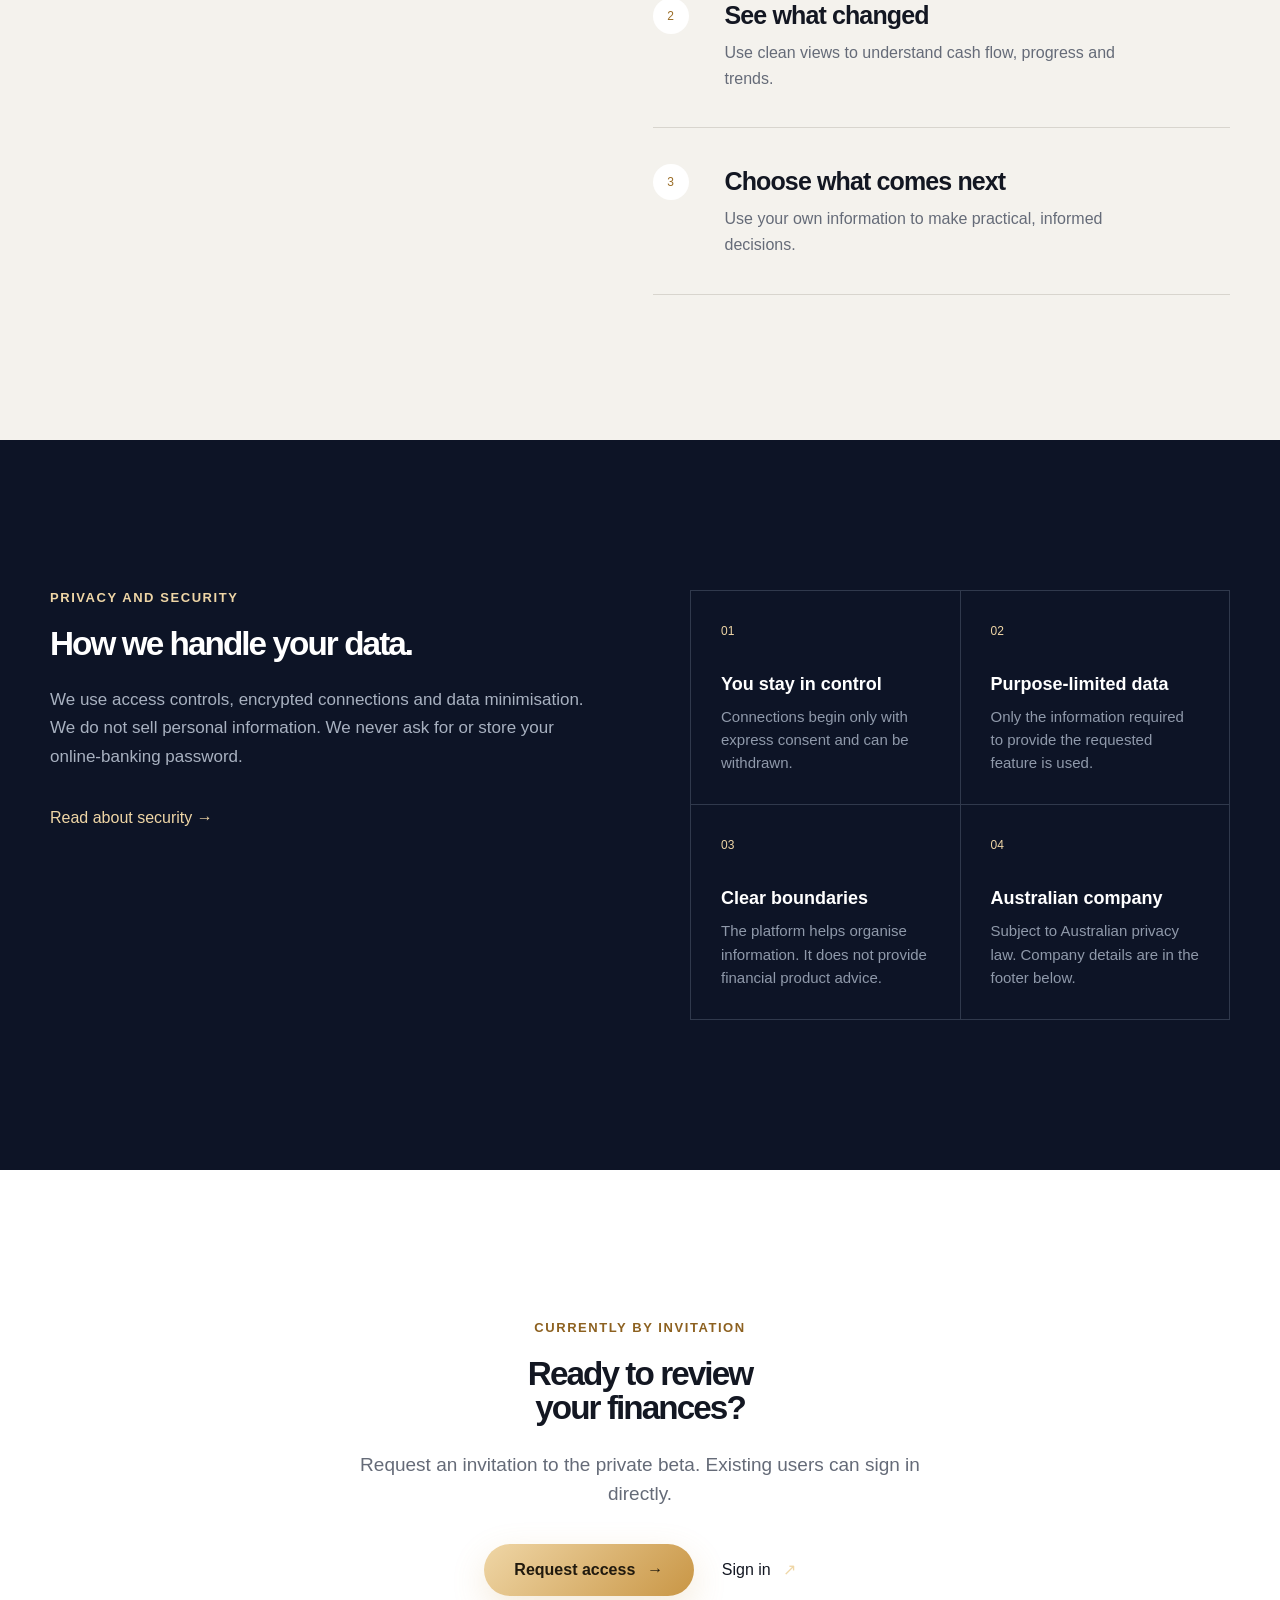
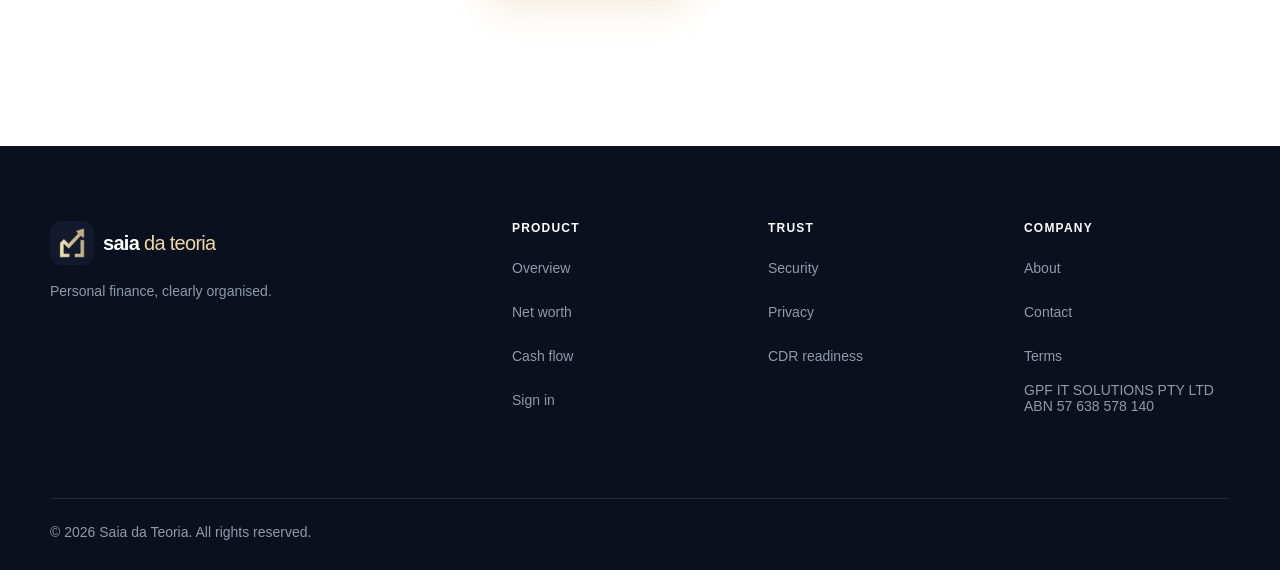
==== commit af4db408: "Replace product images with coherent English demo visuals The old screenshots were in Portuguese wit" ====
--- a/index.html
+++ b/index.html
@@ -14,7 +14,7 @@
   <link rel="canonical" href="https://saiadateoria.com" />
   <link rel="icon" type="image/png" sizes="512x512" href="/brand-icon.png" />
   <link rel="apple-touch-icon" href="/apple-touch-icon.png" />
-  <link rel="stylesheet" href="/styles.css?v=24" />
+  <link rel="stylesheet" href="/styles.css?v=25" />
   <script type="application/ld+json">{"@context":"https://schema.org","@graph":[{"@type":"Organization","@id":"https://saiadateoria.com/#organization","name":"GPF IT SOLUTIONS PTY LTD","legalName":"GPF IT SOLUTIONS PTY LTD","taxID":"57 638 578 140","url":"https://saiadateoria.com/","email":"contact@saiadateoria.com"},{"@type":"SoftwareApplication","@id":"https://saiadateoria.com/#application","name":"Saia da Teoria","applicationCategory":"FinanceApplication","operatingSystem":"Web","url":"https://app.saiadateoria.com/","description":"A private personal finance workspace for organising accounts, cash flow, net worth and goals.","offers":{"@type":"Offer","availability":"https://schema.org/LimitedAvailability"},"author":{"@id":"https://saiadateoria.com/#organization"}},{"@type":"WebSite","@id":"https://saiadateoria.com/#website","name":"Saia da Teoria","url":"https://saiadateoria.com/","publisher":{"@id":"https://saiadateoria.com/#organization"}}]}</script>
   <title>Saia da Teoria | Your financial position, clearly organised</title>
 </head>
@@ -44,17 +44,17 @@
 
       <figure class="app-shell">
         <img src="/product-dashboard.png" width="1470" height="755" alt="Saia da Teoria dashboard showing demo net worth, cash flow and asset allocation in Australian dollars" fetchpriority="high" />
-        <figcaption><span>Live product interface</span><span>Generic demo data</span></figcaption>
+        <figcaption><span>Product preview</span><span>Illustrative demo data</span></figcaption>
         <div class="hero-stat-card">
           <span>Current net worth</span>
-          <strong>$149,950</strong>
-          <small>Assets $164,250 &middot; Liabilities $14,300</small>
+          <strong>$275,850</strong>
+          <small>Assets $697,450 &middot; Liabilities $421,600</small>
         </div>
       </figure>
     </section>
 
     <section class="proof-strip" aria-label="Product principles">
-      <p>Private beta</p><p>Operated by an Australian company</p><p>Generic demo data shown</p><p>No financial product advice</p>
+      <p>Private beta</p><p>Operated by an Australian company</p><p>Illustrative demo data shown</p><p>No financial product advice</p>
     </section>
 
     <section class="intro" id="features">
@@ -67,15 +67,15 @@
     <section class="feature-showcase">
       <article class="feature-card feature-wide">
         <div class="feature-copy"><span>01 / Review</span><h3>See your financial position clearly.</h3><p>Bring assets and liabilities into one view and understand your current net worth at a glance.</p><a href="/net-worth">Explore net worth <span>→</span></a></div>
-        <figure class="product-crop product-crop-worth"><img src="/product-net-worth.png" width="680" height="410" loading="lazy" alt="Demo dashboard net worth summary showing assets, liabilities and current net worth in Australian dollars" /></figure>
+        <figure class="product-crop product-crop-worth"><img src="/product-net-worth.png" width="700" height="411" loading="lazy" alt="Demo dashboard net worth summary showing assets, liabilities and current net worth in Australian dollars" /></figure>
       </article>
       <article class="feature-card feature-tall">
         <div class="feature-copy"><span>02 / Understand</span><h3>Read the month without the spreadsheet.</h3><p>Compare income, expenses and invested amounts in a structured monthly summary.</p><a href="/cash-flow">Explore cash flow <span>→</span></a></div>
-        <figure class="product-crop product-crop-flow"><img src="/product-monthly-flow.png" width="680" height="410" loading="lazy" alt="Demo dashboard monthly flow summary for August 2026" /></figure>
+        <figure class="product-crop product-crop-flow"><img src="/product-monthly-flow.png" width="700" height="240" loading="lazy" alt="Demo dashboard monthly flow summary for August 2026" /></figure>
       </article>
       <article class="feature-card feature-half">
         <div class="feature-copy"><span>03 / Explore</span><h3>Understand how your assets are allocated.</h3><p>Review allocation views designed to make the composition of your portfolio easier to interpret.</p><a href="/net-worth">Explore allocation <span>→</span></a></div>
-        <figure class="product-crop product-crop-allocation"><img src="/product-allocation.png" width="680" height="230" loading="lazy" alt="Demo dashboard asset allocation chart" /></figure>
+        <figure class="product-crop product-crop-allocation"><img src="/product-allocation.png" width="700" height="225" loading="lazy" alt="Demo dashboard asset allocation chart" /></figure>
       </article>
       <article class="feature-card feature-half bank-card">
         <div class="feature-copy"><span>04 / Organise</span><h3>Keep the bigger picture in one place.</h3><p>Use a single private workspace to review the core numbers that shape your financial position.</p><a href="/features">See all product areas <span>→</span></a></div>
--- a/styles.css
+++ b/styles.css
@@ -118,3 +118,8 @@
 .section-label,.feature-copy>span,.value-grid span,.detail-points span,.contact-options span,.product-index span,.security-principles span,.details-list>article>span{color:#8d6120}
 .section-label.light,.eyebrow{color:var(--gold2)}
 [id]{scroll-margin-top:100px}
+
+/* The new product crops have their own aspect ratios (700x240 and 700x225); the old fixed
+   heights were sized for 680x410 and would crop labels off the sides. */
+.feature-tall .product-crop.product-crop-flow,.feature-half .product-crop.product-crop-allocation{height:auto}
+.product-crop-flow img,.product-crop-allocation img{height:auto}
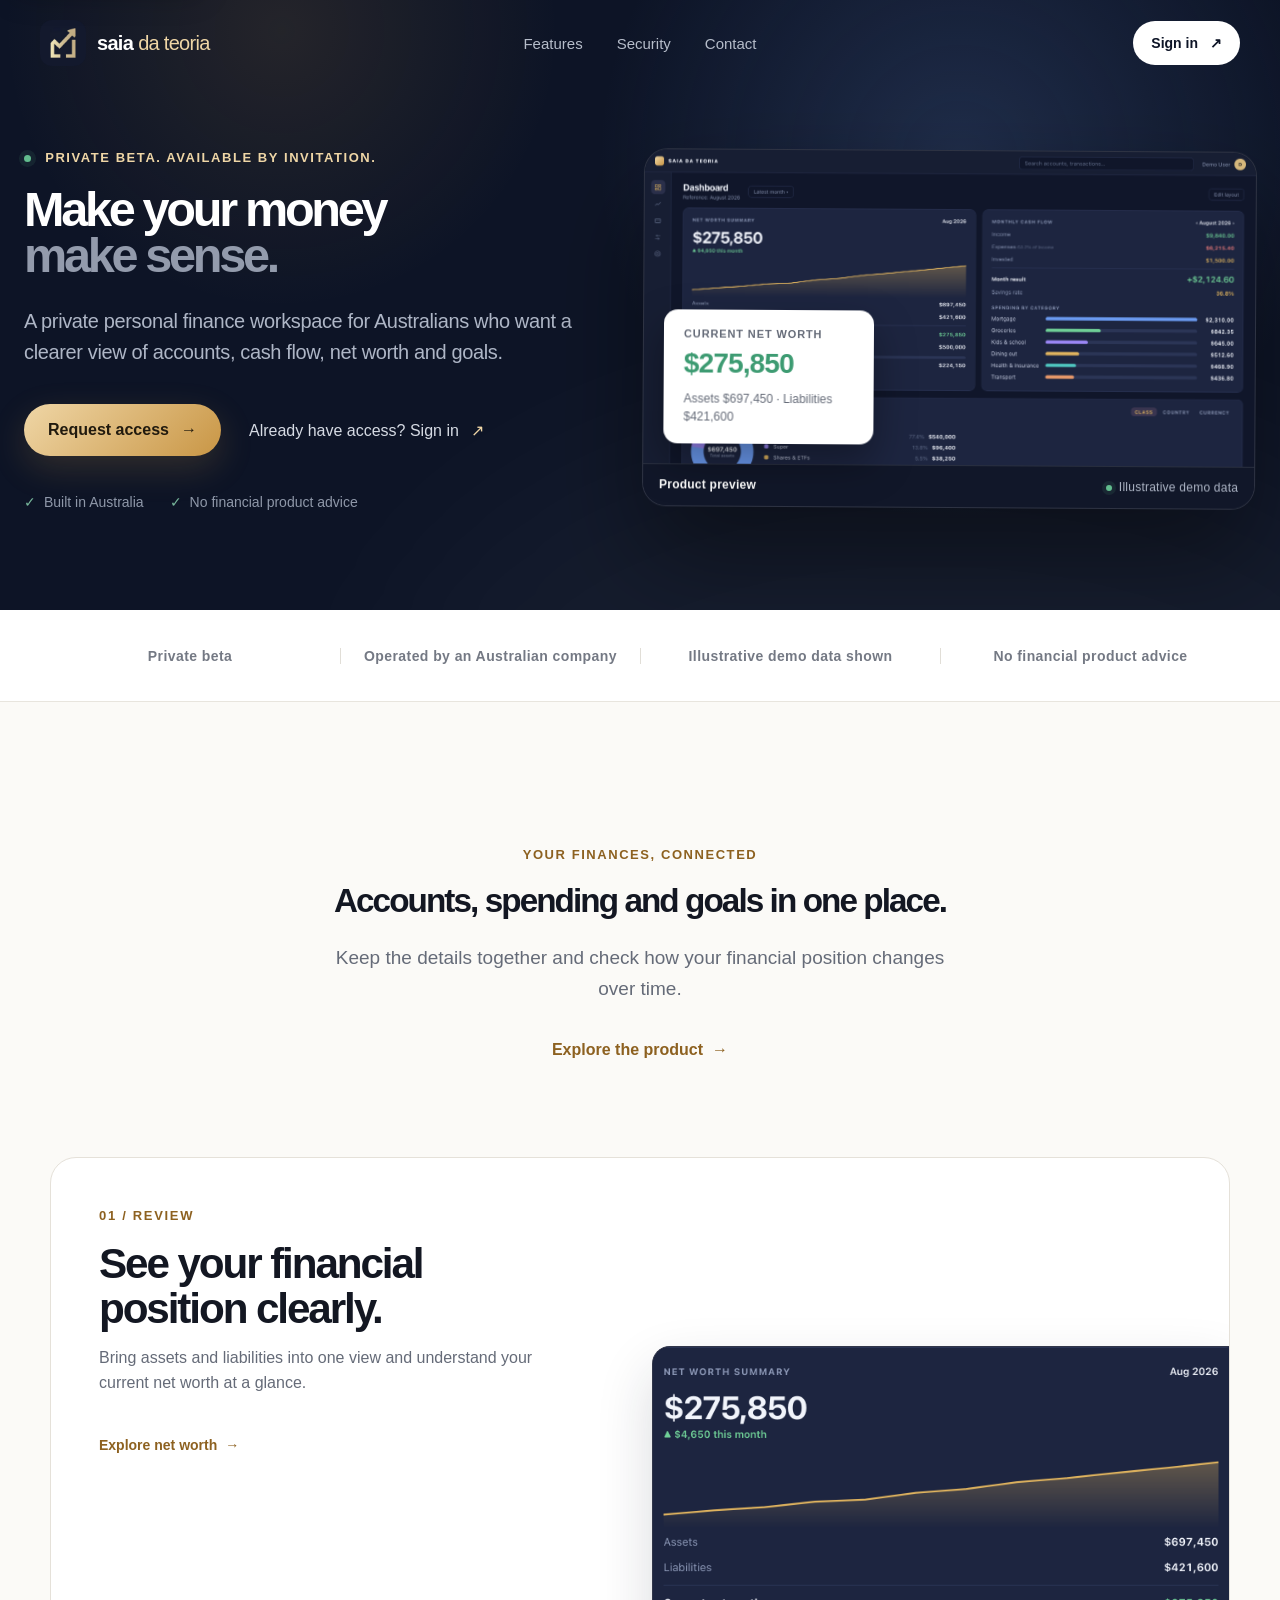
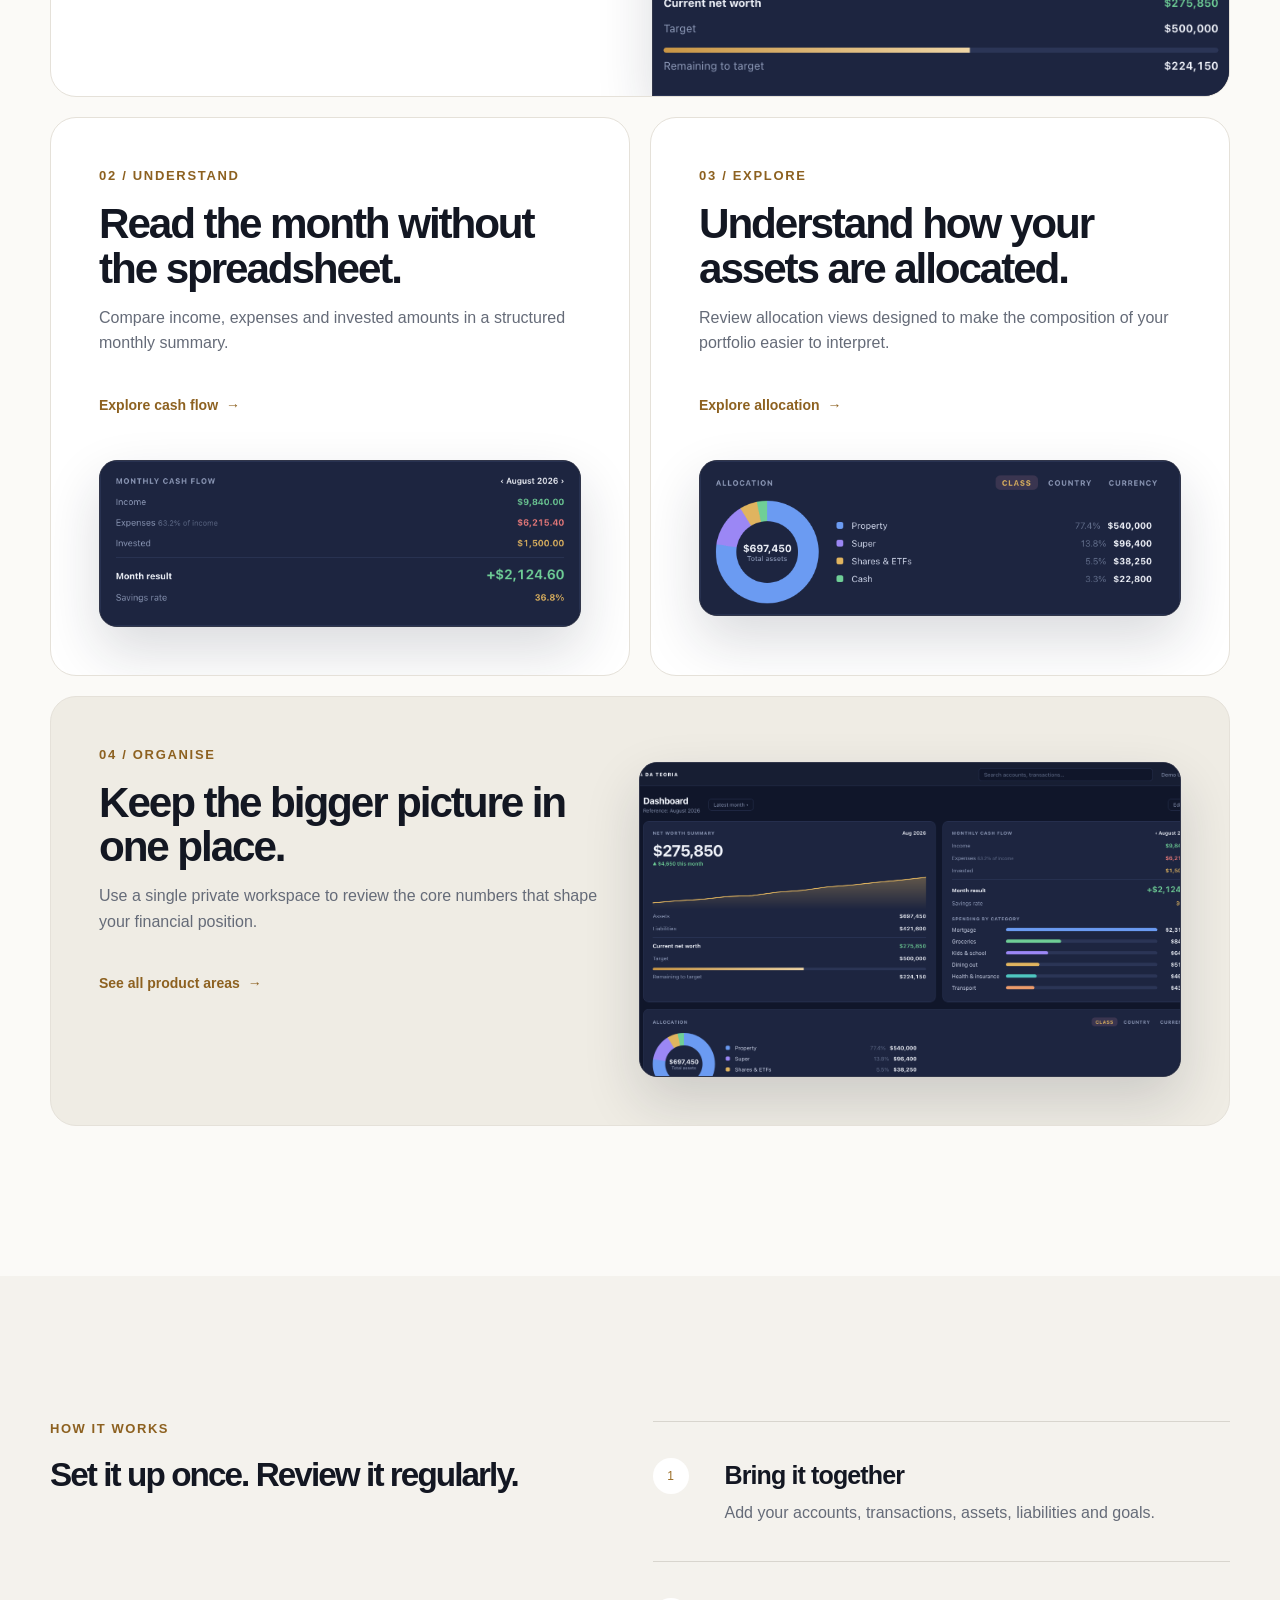
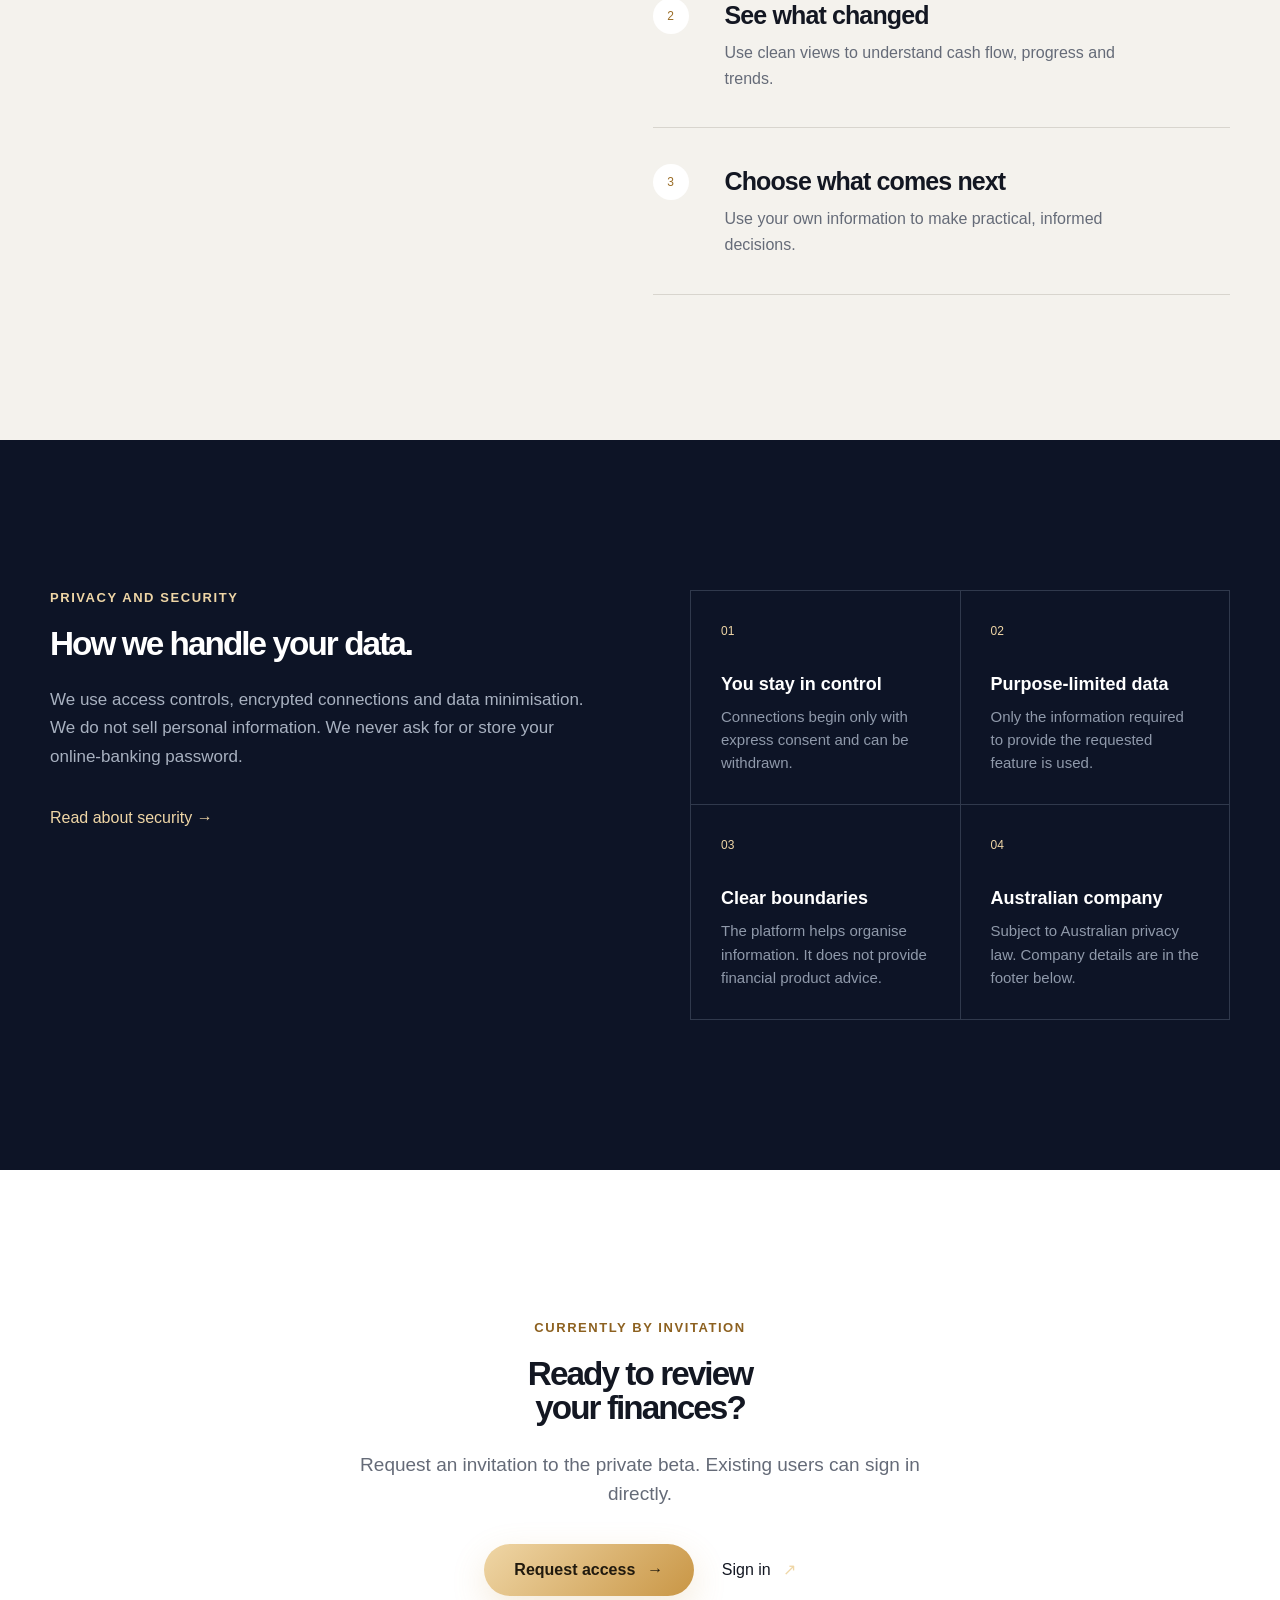
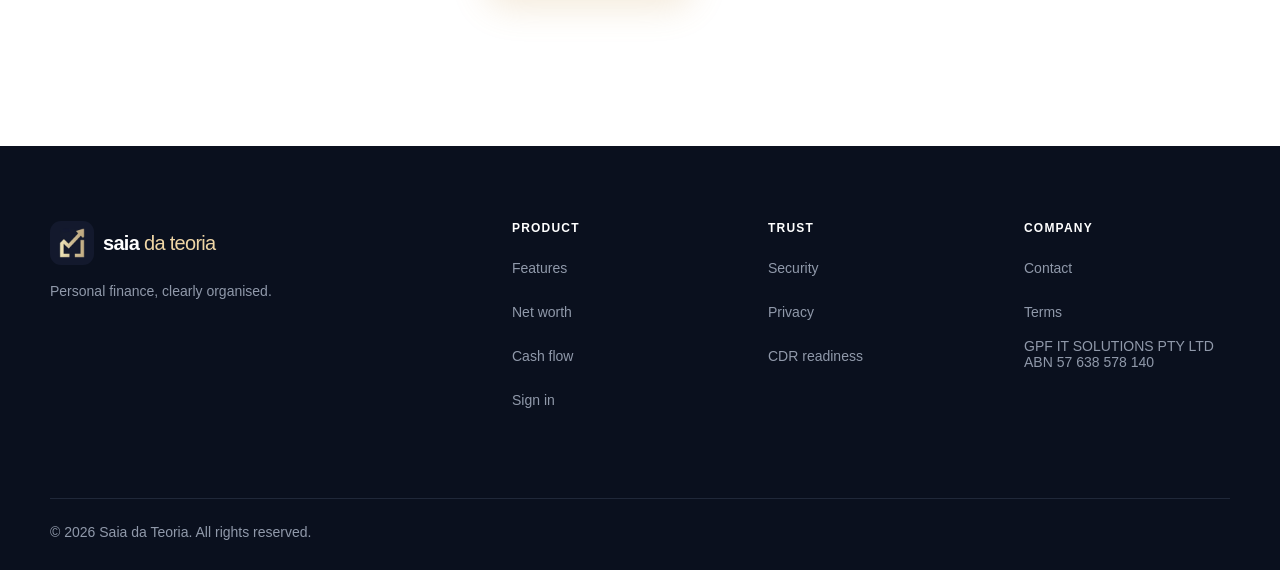
==== commit e8353399: "Remove About page, rename Product nav item to Features About is gone: nav is now Features, Security," ====
--- a/index.html
+++ b/index.html
@@ -14,7 +14,7 @@
   <link rel="canonical" href="https://saiadateoria.com" />
   <link rel="icon" type="image/png" sizes="512x512" href="/brand-icon.png" />
   <link rel="apple-touch-icon" href="/apple-touch-icon.png" />
-  <link rel="stylesheet" href="/styles.css?v=25" />
+  <link rel="stylesheet" href="/styles.css?v=26" />
   <script type="application/ld+json">{"@context":"https://schema.org","@graph":[{"@type":"Organization","@id":"https://saiadateoria.com/#organization","name":"GPF IT SOLUTIONS PTY LTD","legalName":"GPF IT SOLUTIONS PTY LTD","taxID":"57 638 578 140","url":"https://saiadateoria.com/","email":"contact@saiadateoria.com"},{"@type":"SoftwareApplication","@id":"https://saiadateoria.com/#application","name":"Saia da Teoria","applicationCategory":"FinanceApplication","operatingSystem":"Web","url":"https://app.saiadateoria.com/","description":"A private personal finance workspace for organising accounts, cash flow, net worth and goals.","offers":{"@type":"Offer","availability":"https://schema.org/LimitedAvailability"},"author":{"@id":"https://saiadateoria.com/#organization"}},{"@type":"WebSite","@id":"https://saiadateoria.com/#website","name":"Saia da Teoria","url":"https://saiadateoria.com/","publisher":{"@id":"https://saiadateoria.com/#organization"}}]}</script>
   <title>Saia da Teoria | Your financial position, clearly organised</title>
 </head>
@@ -23,7 +23,7 @@
     <nav class="nav" aria-label="Main navigation">
       <a class="brand" href="/" aria-label="Saia da Teoria home"><img class="brand-symbol" src="/brand-icon.png" alt="" /><span class="brand-wordmark"><b>saia</b> <em>da teoria</em></span></a>
       <div class="nav-links">
-        <a href="/features">Product</a><a href="/security">Security</a><a href="/about">About</a><a href="/contact">Contact</a>
+        <a href="/features">Features</a><a href="/security">Security</a><a href="/contact">Contact</a>
       </div>
       <a class="button button-small button-dark" href="https://app.saiadateoria.com" target="_blank" rel="noopener">Sign in <span aria-hidden="true">↗</span></a>
     </nav>
@@ -96,7 +96,7 @@
     <section class="final-cta"><p class="section-label">Currently by invitation</p><h2>Ready to review<br />your finances?</h2><p>Request an invitation to the private beta. Existing users can sign in directly.</p><div class="final-actions"><a class="button button-gold" href="/contact?subject=private-beta">Request access <span>→</span></a><a class="plain-link dark-link" href="https://app.saiadateoria.com" target="_blank" rel="noopener">Sign in <span>↗</span></a></div></section>
   </main>
 
-  <footer><div class="footer-brand"><div class="footer-lockup"><img src="/brand-icon.png" alt="" /><span><b>saia</b> <em>da teoria</em></span></div><p>Personal finance, clearly organised.</p></div><div><strong>Product</strong><a href="/features">Overview</a><a href="/net-worth">Net worth</a><a href="/cash-flow">Cash flow</a><a href="https://app.saiadateoria.com" target="_blank" rel="noopener">Sign in</a></div><div><strong>Trust</strong><a href="/security">Security</a><a href="/privacy">Privacy</a><a href="/cdr-policy">CDR readiness</a></div><div><strong>Company</strong><a href="/about">About</a><a href="/contact">Contact</a><a href="/terms">Terms</a><span>GPF IT SOLUTIONS PTY LTD<br />ABN 57 638 578 140</span></div><div class="copyright">© <span id="year"></span> Saia da Teoria. All rights reserved.</div></footer>
-  <script src="/script.js?v=16"></script>
+  <footer><div class="footer-brand"><div class="footer-lockup"><img src="/brand-icon.png" alt="" /><span><b>saia</b> <em>da teoria</em></span></div><p>Personal finance, clearly organised.</p></div><div><strong>Product</strong><a href="/features">Features</a><a href="/net-worth">Net worth</a><a href="/cash-flow">Cash flow</a><a href="https://app.saiadateoria.com" target="_blank" rel="noopener">Sign in</a></div><div><strong>Trust</strong><a href="/security">Security</a><a href="/privacy">Privacy</a><a href="/cdr-policy">CDR readiness</a></div><div><strong>Company</strong><a href="/contact">Contact</a><a href="/terms">Terms</a><span>GPF IT SOLUTIONS PTY LTD<br />ABN 57 638 578 140</span></div><div class="copyright">© <span id="year"></span> Saia da Teoria. All rights reserved.</div></footer>
+  <script src="/script.js?v=17"></script>
 </body>
 </html>
